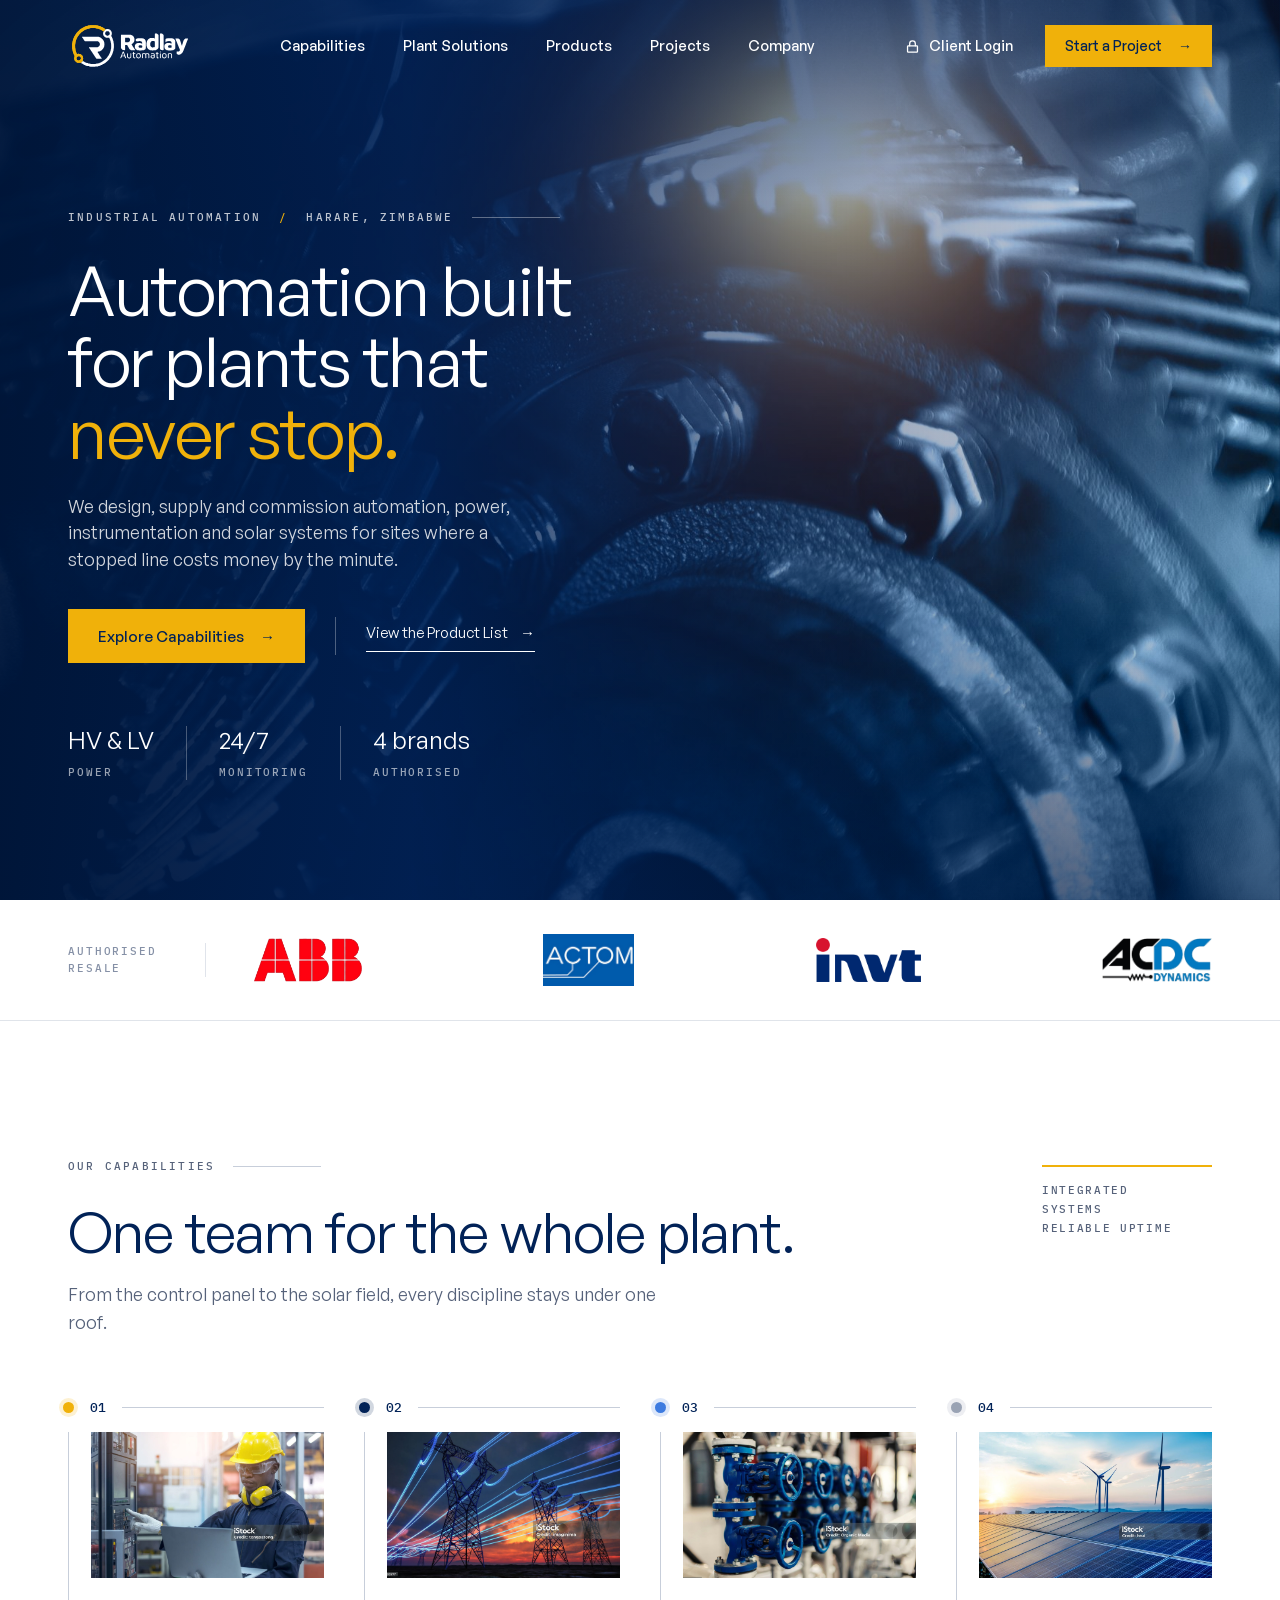
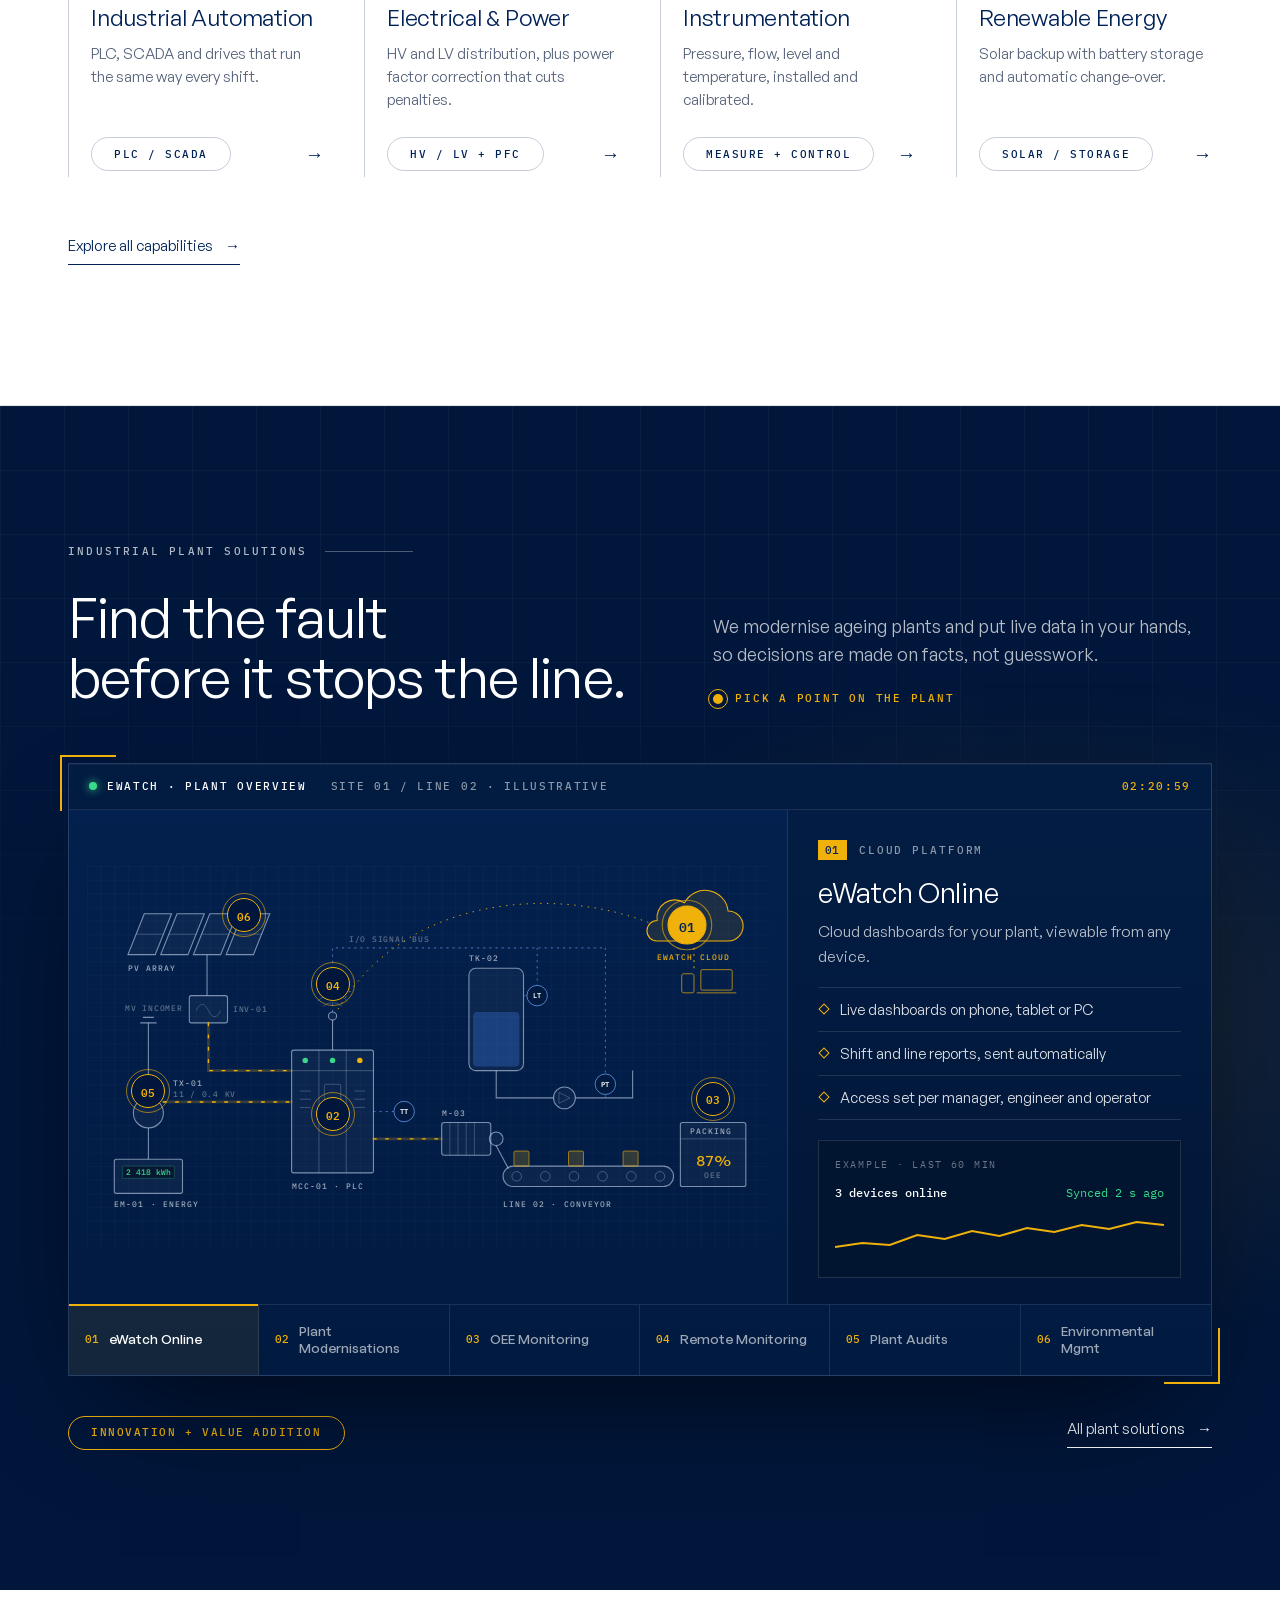
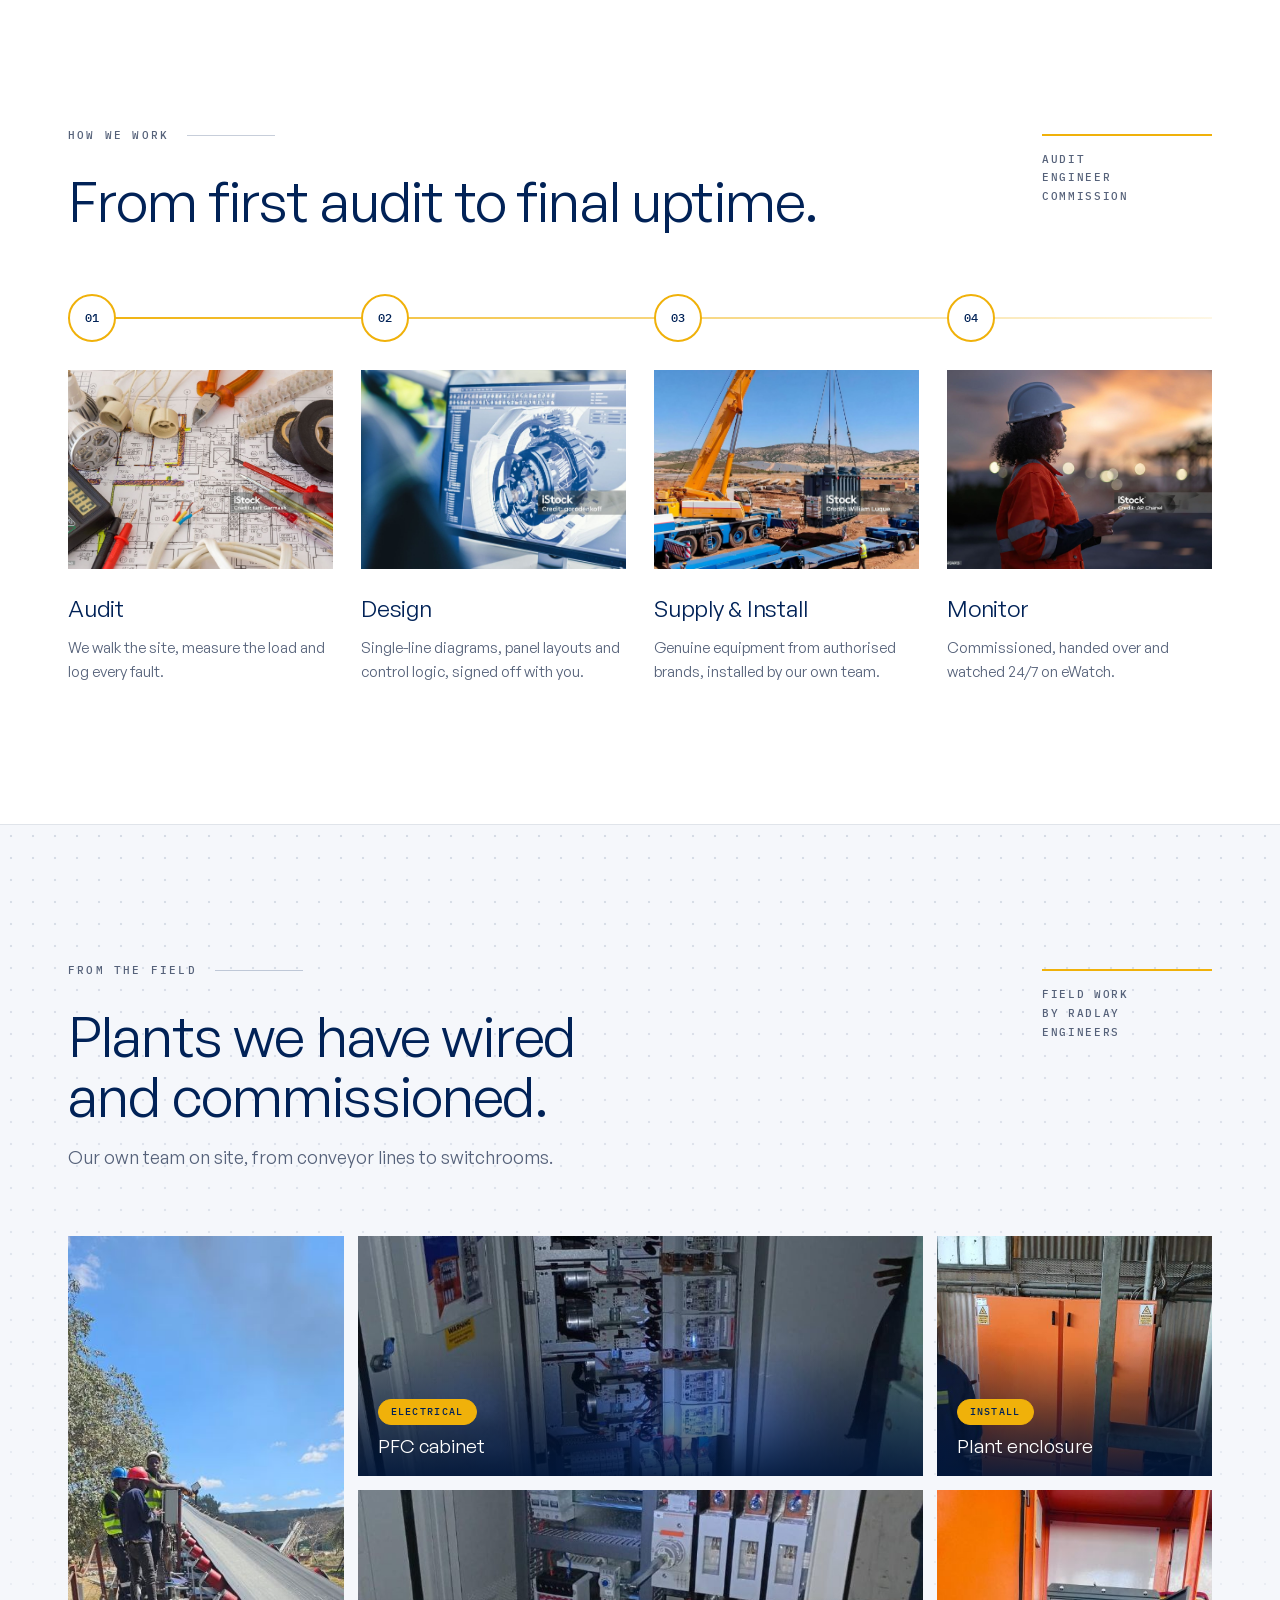
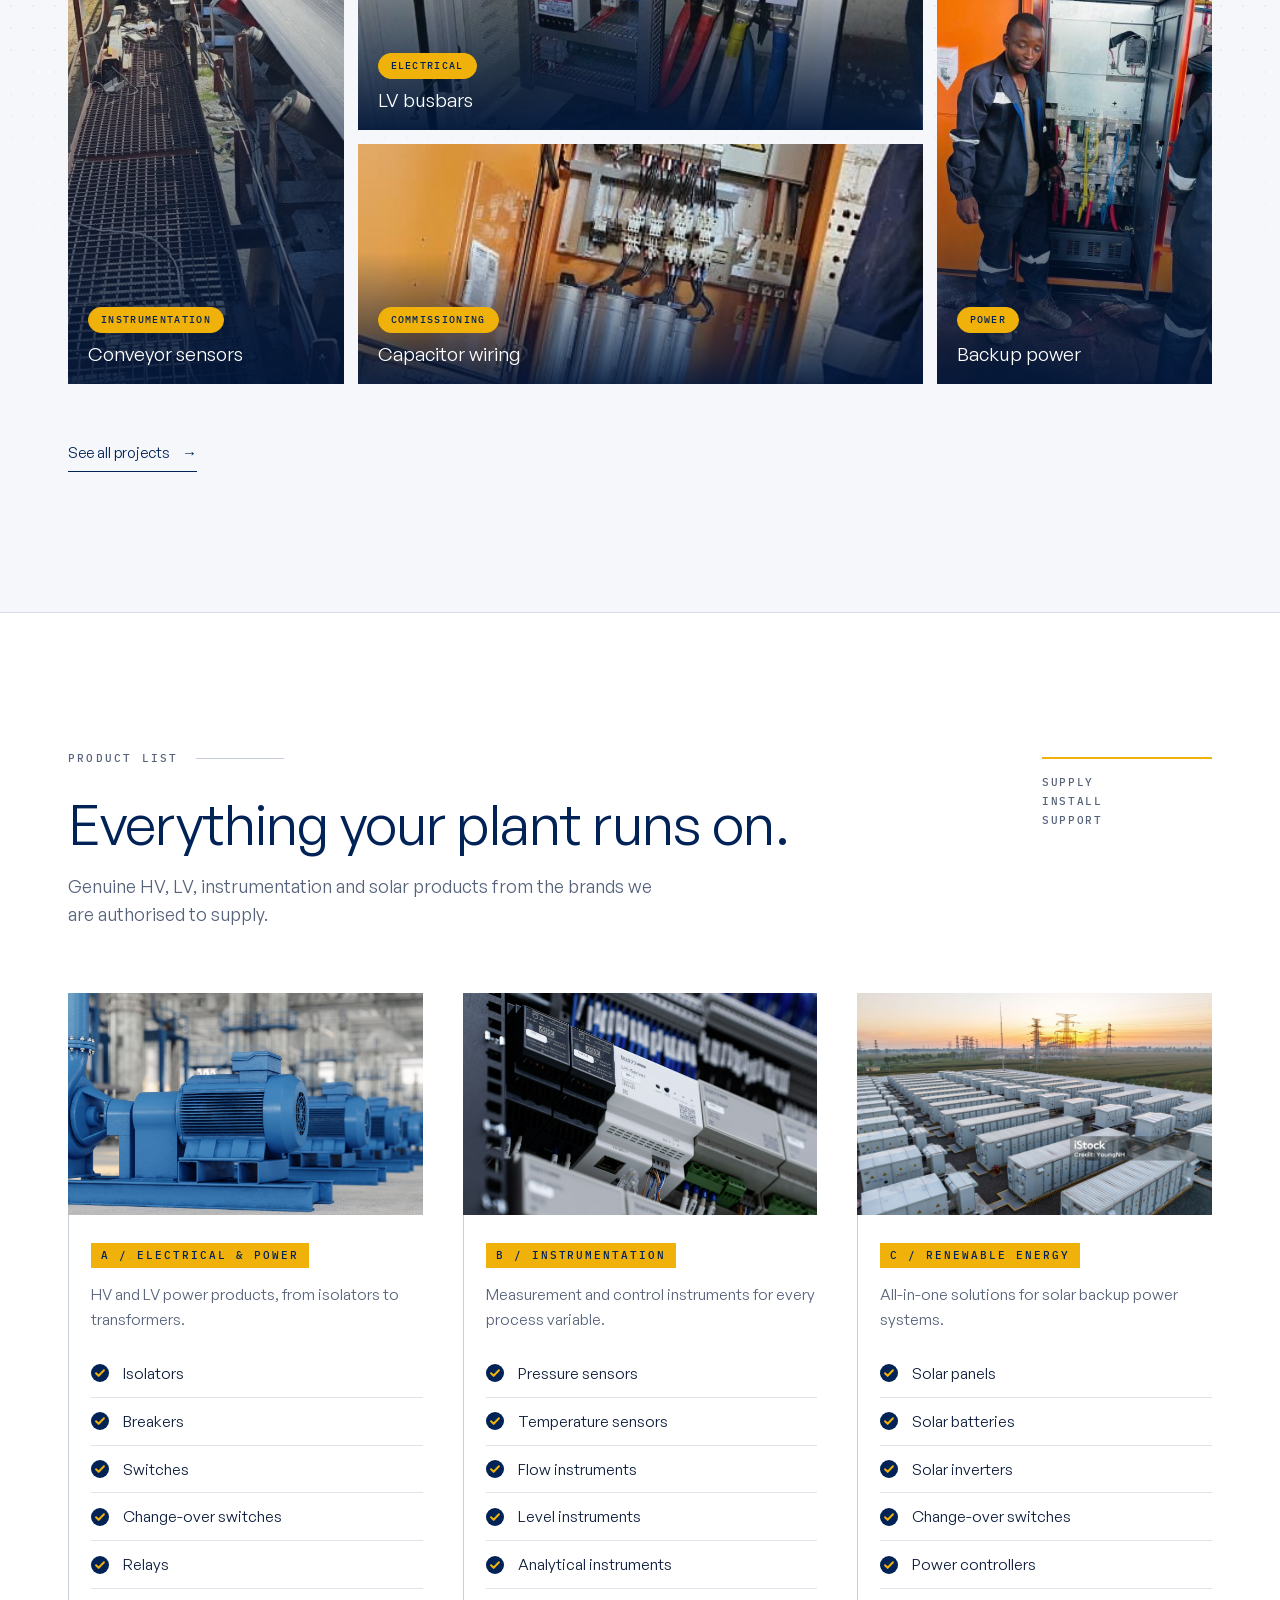
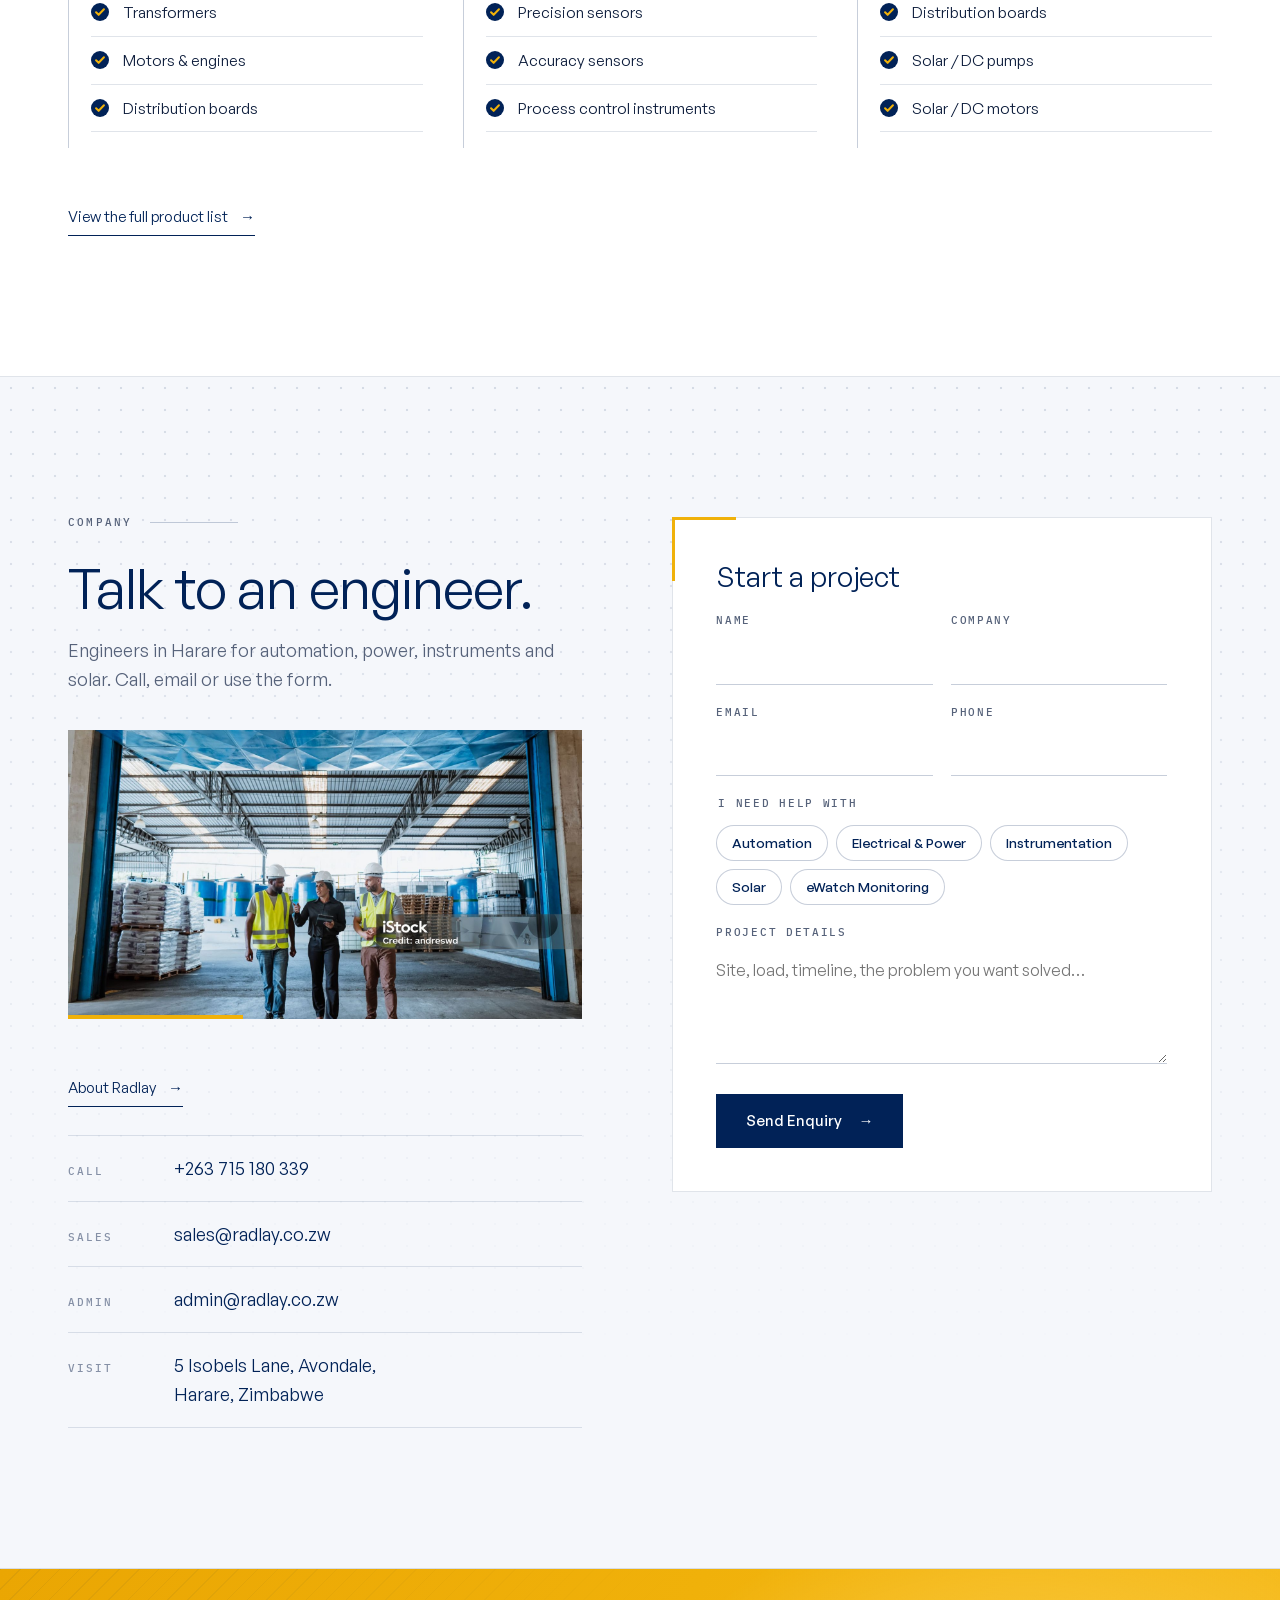
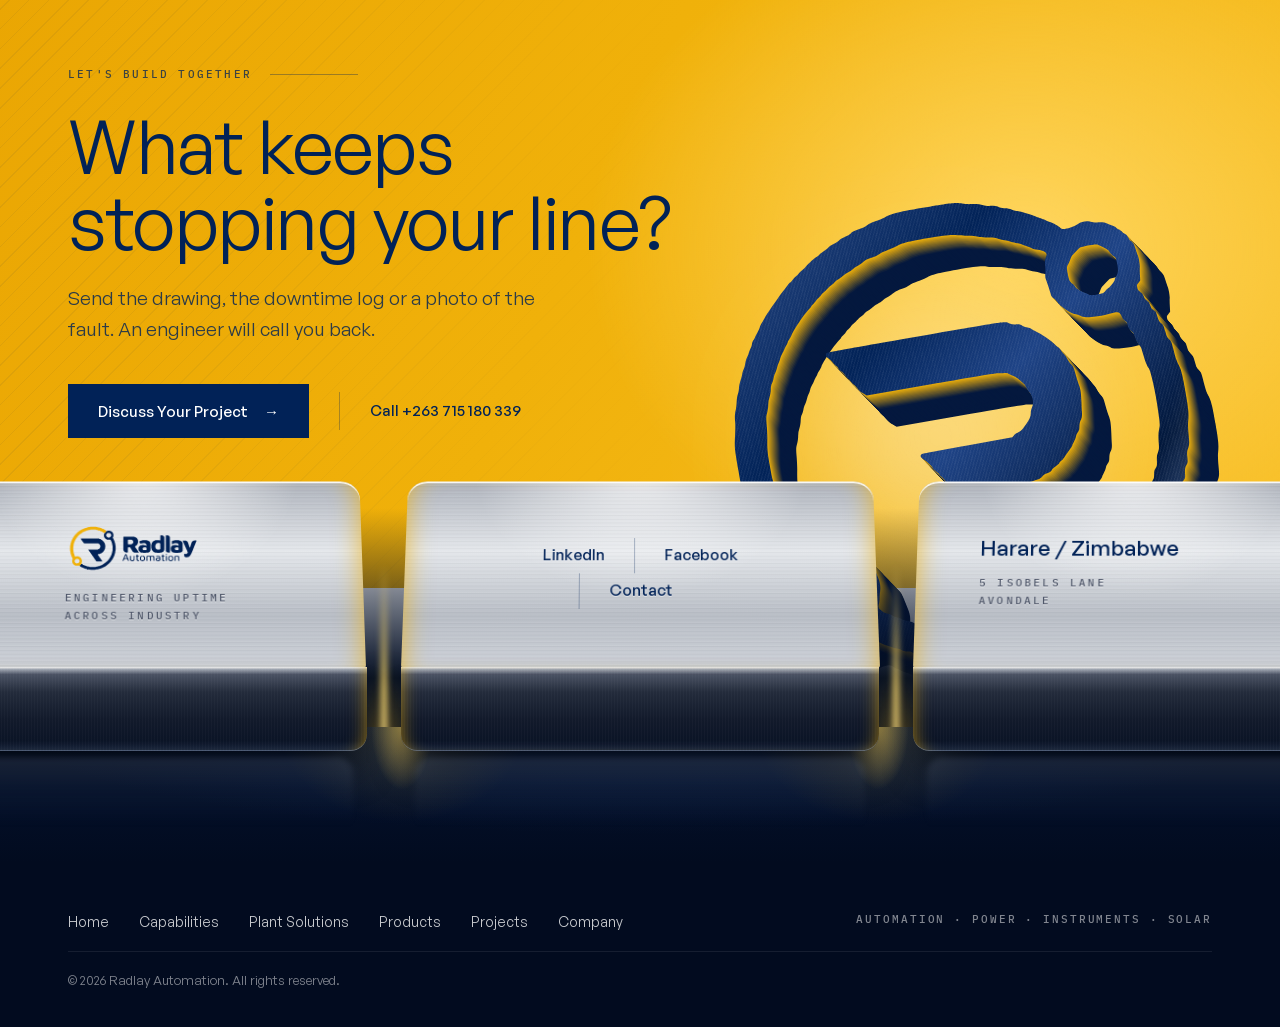
==== index.html @ 7d3f0bb3 "Radlay Automation website and Radlay Connect demo portal Co-Authored-By: Claude Opus 5.5 (1M context" ====
<!doctype html>
<html lang="en">
<head>
  <meta charset="utf-8">
  <meta name="viewport" content="width=device-width, initial-scale=1">
  <title>Radlay Automation | Industrial Automation & Power Engineering, Harare</title>
  <meta name="description" content="Radlay Automation designs, supplies and commissions industrial automation, electrical power, instrumentation and renewable energy systems in Harare, Zimbabwe.">
  <meta name="theme-color" content="#ffffff">
  <link rel="icon" href="assets/img/radlay-mark.svg" type="image/svg+xml">
  <script>document.documentElement.classList.add('js')</script>
  <link rel="preload" href="assets/fonts/GeneralSans-400.woff2" as="font" type="font/woff2" crossorigin>
  <link rel="preload" href="assets/fonts/IBMPlexMono-500.woff2" as="font" type="font/woff2" crossorigin>
  <link rel="stylesheet" href="assets/css/fonts.css">
  <link rel="stylesheet" href="assets/css/styles.css">
</head>
<body>

<a class="skip" href="#main">Skip to content</a>

<!-- ============ HEADER ============ -->
<header class="site-header" id="top">
  <div class="wrap header-inner">
    <a class="brand" href="index.html" aria-label="Radlay Automation home">
      <img class="logo-dark" src="assets/img/radlay-logo.svg" alt="Radlay Automation" width="2670" height="1080">
      <img class="logo-light" src="assets/img/radlay-logo-white.svg" alt="" width="2670" height="1080" aria-hidden="true">
    </a>
    <nav class="nav" id="nav" aria-label="Primary">
      <a href="capabilities.html">Capabilities</a>
      <a href="solutions.html">Plant Solutions</a>
      <a href="products.html">Products</a>
      <a href="projects.html">Projects</a>
      <a href="company.html">Company</a>
      <a class="nav-login-mobile" href="login.html">Client Login</a>
      <a class="btn btn-gold nav-cta-mobile" href="#contact">Start a Project <span class="arr">→</span></a>
    </nav>
    <a class="header-login" href="login.html"><svg viewBox="0 0 24 24" aria-hidden="true"><rect x="5" y="11" width="14" height="9" rx="1"/><path d="M8 11V8a4 4 0 0 1 8 0v3"/></svg>Client Login</a>
    <a class="btn btn-gold btn-sm header-cta" href="#contact">Start a Project <span class="arr">→</span></a>
    <button class="burger" id="burger" aria-label="Open menu" aria-expanded="false" aria-controls="nav"><span></span><span></span></button>
  </div>
</header>

<main id="main">

<!-- ============ HERO ============ -->
<section class="hero">
  <div class="hero-visual" aria-hidden="true">
    <img class="hero-photo" src="assets/img/stock/hero-gears-blue.jpg" alt="" fetchpriority="high">
  </div>

  <div class="wrap hero-inner">
    <p class="eyebrow reveal">Industrial automation <span class="sep">/</span> Harare, Zimbabwe</p>
    <h1 class="hero-title reveal">Automation built<br>for plants that <span class="hl">never stop.</span></h1>
    <p class="hero-lead reveal">We design, supply and commission automation, power, instrumentation and solar systems for sites where a stopped line costs money by the minute.</p>
    <div class="hero-actions reveal">
      <a class="btn btn-gold" href="capabilities.html">Explore Capabilities <span class="arr">→</span></a>
      <span class="v-rule" aria-hidden="true"></span>
      <a class="link-underline" href="products.html">View the Product List <span class="arr">→</span></a>
    </div>
    <dl class="hero-stats reveal">
      <div><dt>HV &amp; LV</dt><dd>Power</dd></div>
      <div><dt>24/7</dt><dd>Monitoring</dd></div>
      <div><dt>4 brands</dt><dd>Authorised</dd></div>
    </dl>
  </div>
</section>

<!-- ============ PARTNERS ============ -->
<section class="partners" aria-label="Authorised resale brands">
  <div class="wrap partners-inner">
    <p class="mono-label">Authorised<br>resale</p>
    <ul class="partner-logos">
      <li><img src="assets/img/partners/abb.png" alt="ABB" width="400" height="163" loading="lazy"></li>
      <li><img src="assets/img/partners/actom.png" alt="ACTOM" width="198" height="113" loading="lazy"></li>
      <li><img src="assets/img/partners/invt.png" alt="INVT" width="300" height="126" loading="lazy"></li>
      <li><img src="assets/img/partners/acdc-dynamics.png" alt="ACDC Dynamics" width="487" height="195" loading="lazy"></li>
    </ul>
  </div>
</section>

<!-- ============ CAPABILITIES ============ -->
<section class="section caps" id="capabilities">
  <div class="wrap">
    <div class="sec-head">
      <div>
        <p class="eyebrow reveal">Our capabilities</p>
        <h2 class="sec-title reveal">One team for the whole plant.</h2>
        <p class="sec-lead reveal">From the control panel to the solar field, every discipline stays under one roof.</p>
      </div>
      <p class="corner-tag reveal">Integrated<br>systems<br>Reliable uptime</p>
    </div>

    <div class="cap-grid">
      <article class="cap reveal" style="--dot:var(--gold)">
        <div class="cap-index"><i></i><span>01</span></div>
        <div class="cap-body">
          <div class="cap-media"><img src="assets/img/stock/cap-automation-engineer.jpg" alt="Engineer with a laptop programming an industrial control panel" loading="lazy" style="object-position:60% 30%"></div>
          <h3><a class="stretch" href="capabilities.html#automation">Industrial Automation</a></h3>
          <p>PLC, SCADA and drives that run the same way every shift.</p>
          <div class="cap-foot"><span class="pill">PLC / SCADA</span><span class="arr">→</span></div>
        </div>
      </article>
      <article class="cap reveal" style="--dot:var(--navy)">
        <div class="cap-index"><i></i><span>02</span></div>
        <div class="cap-body">
          <div class="cap-media"><img src="assets/img/stock/cap-power-pylons.jpg" alt="High-voltage transmission pylons at dusk" loading="lazy" style="object-position:40% 50%"></div>
          <h3><a class="stretch" href="capabilities.html#power">Electrical &amp; Power</a></h3>
          <p>HV and LV distribution, plus power factor correction that cuts penalties.</p>
          <div class="cap-foot"><span class="pill">HV / LV + PFC</span><span class="arr">→</span></div>
        </div>
      </article>
      <article class="cap reveal" style="--dot:var(--sky)">
        <div class="cap-index"><i></i><span>03</span></div>
        <div class="cap-body">
          <div class="cap-media"><img src="assets/img/stock/cap-instrument-valves.jpg" alt="Row of blue process control valves on pipework" loading="lazy"></div>
          <h3><a class="stretch" href="capabilities.html#instrumentation">Instrumentation</a></h3>
          <p>Pressure, flow, level and temperature, installed and calibrated.</p>
          <div class="cap-foot"><span class="pill">Measure + Control</span><span class="arr">→</span></div>
        </div>
      </article>
      <article class="cap reveal" style="--dot:var(--steel)">
        <div class="cap-index"><i></i><span>04</span></div>
        <div class="cap-body">
          <div class="cap-media"><img src="assets/img/stock/cap-solar-wind.jpg" alt="Solar panels and wind turbines at sunrise" loading="lazy"></div>
          <h3><a class="stretch" href="capabilities.html#renewables">Renewable Energy</a></h3>
          <p>Solar backup with battery storage and automatic change-over.</p>
          <div class="cap-foot"><span class="pill">Solar / Storage</span><span class="arr">→</span></div>
        </div>
      </article>
    </div>
    <p class="sec-more reveal"><a class="link-underline" href="capabilities.html">Explore all capabilities <span class="arr">→</span></a></p>
  </div>
</section>

<!-- ============ PLANT SOLUTIONS (navy) ============ -->
<section class="section solutions" id="solutions">
  <div class="wrap">
    <div class="sol-head">
      <div>
        <p class="eyebrow eyebrow-light reveal">Industrial plant solutions</p>
        <h2 class="sec-title reveal">Find the fault<br>before it stops the line.</h2>
      </div>
      <div class="sol-intro reveal">
        <p class="sec-lead">We modernise ageing plants and put live data in your hands, so decisions are made on facts, not guesswork.</p>
        <p class="sol-hint"><i aria-hidden="true"></i>Pick a point on the plant</p>
      </div>
    </div>

    <div class="hmi reveal" data-hmi data-active="0">
      <div class="hmi-bar">
        <span class="hmi-live"><i></i>eWatch · Plant overview</span>
        <span class="hmi-path">Site 01 / Line 02 · illustrative</span>
        <span class="hmi-clock" data-clock>00:00:00</span>
      </div>

      <div class="hmi-body">
        <div class="hmi-map">
          <div class="plant-wrap">
          <svg class="plant" viewBox="0 0 1000 560" role="img" aria-labelledby="plantTitle">
            <title id="plantTitle">Schematic of a plant: incomer and transformer, energy meter, solar array, motor control centre with PLC and gateway, motor and conveyor line, process tank with instruments, and the eWatch cloud.</title>
            <defs>
              <pattern id="hmiGrid" width="20" height="20" patternUnits="userSpaceOnUse"><path d="M20 0H0V20" fill="none" stroke="rgba(255,255,255,.05)" stroke-width="1"/></pattern>
            </defs>
            <rect width="1000" height="560" fill="url(#hmiGrid)"/>

            <!-- 05 incomer + transformer -->
            <g class="part" data-part="4">
              <path class="s-line" d="M90 230V308"/>
              <path class="s-line" d="M78 230h24M82 222h16"/>
              <circle class="s-line s-fill" cx="90" cy="330" r="22"/>
              <circle class="s-line s-fill" cx="90" cy="362" r="22"/>
              <text class="s-label" x="126" y="322">TX-01</text>
              <text class="s-label dim" x="126" y="338">11 / 0.4 kV</text>
              <text class="s-label dim" x="56" y="212">MV incomer</text>
            </g>

            <!-- 06 energy meter + solar -->
            <g class="part" data-part="5">
              <path class="s-line" d="M90 384V430"/>
              <rect class="s-line s-fill" x="40" y="430" width="100" height="50" rx="3"/>
              <rect class="s-screen" x="52" y="440" width="76" height="18" rx="1"/>
              <text class="s-digits" x="90" y="453" text-anchor="middle">2 418 kWh</text>
              <text class="s-label" x="40" y="500">EM-01 · energy</text>
              <g class="solar">
                <polygon class="s-line s-fill" points="60,130 84,70 124,70 100,130"/>
                <polygon class="s-line s-fill" points="108,130 132,70 172,70 148,130"/>
                <polygon class="s-line s-fill" points="156,130 180,70 220,70 196,130"/>
                <polygon class="s-line s-fill" points="204,130 228,70 268,70 244,130"/>
                <path class="s-line thin" d="M72 100h40M120 100h40M168 100h40M216 100h40"/>
              </g>
              <text class="s-label" x="60" y="154">PV array</text>
              <path class="s-line" d="M176 130V190"/>
              <rect class="s-line s-fill" x="150" y="190" width="56" height="40" rx="3"/>
              <path class="s-line thin" d="M160 212c6-12 12-12 18 0s12 12 18 0"/>
              <text class="s-label dim" x="214" y="214">INV-01</text>
            </g>

            <!-- power flows into the MCC -->
            <path class="s-cable" d="M112 346H300"/>
            <path class="s-flow" d="M112 346H300"/>
            <path class="s-cable" d="M178 230V300H300"/>
            <path class="s-flow slow" d="M178 230V300H300"/>

            <!-- 02 MCC / PLC -->
            <g class="part" data-part="1">
              <rect class="s-line s-fill" x="300" y="270" width="120" height="180" rx="3"/>
              <path class="s-line thin" d="M340 270v180M380 270v180M300 300h120"/>
              <circle class="s-led ok" cx="320" cy="285" r="4"/><circle class="s-led ok" cx="360" cy="285" r="4"/><circle class="s-led warn" cx="400" cy="285" r="4"/>
              <rect class="s-line thin" x="348" y="320" width="24" height="34" rx="2"/>
              <path class="s-line thin" d="M312 330h16M312 342h16M312 354h16M392 330h16M392 342h16M392 354h16"/>
              <text class="s-label" x="300" y="474">MCC-01 · PLC</text>
            </g>

            <!-- 04 gateway + signal bus -->
            <g class="part" data-part="3">
              <path class="s-line" d="M360 270V226"/>
              <circle class="s-line s-fill" cx="360" cy="220" r="6"/>
              <path class="s-line thin" d="M346 206a20 20 0 0 1 28 0M338 198a31 31 0 0 1 44 0"/>
              <path class="s-signal" d="M360 214V120H760M660 120V176M760 120V306M450 360H420"/>
              <text class="s-label dim" x="384" y="112">I/O signal bus</text>
            </g>

            <!-- 01 eWatch cloud + uplink -->
            <g class="part" data-part="0">
              <path class="s-signal uplink" d="M368 210C470 40 690 30 826 84"/>
              <path class="s-line s-fill" d="M836 110h104a22 22 0 0 0 0-44 34 34 0 0 0-64-12 26 26 0 0 0-40 26 15 15 0 0 0 0 30z"/>
              <text class="s-label" x="836" y="138">eWatch cloud</text>
              <rect class="s-line thin" x="900" y="152" width="46" height="30" rx="2"/>
              <path class="s-line thin" d="M894 186h58"/>
              <rect class="s-line thin" x="872" y="158" width="18" height="28" rx="3"/>
              <path class="s-signal" d="M890 120V150"/>
            </g>

            <!-- process tank, pump and instruments -->
            <g class="part" data-part="6">
              <rect class="s-line s-fill" x="560" y="150" width="80" height="150" rx="10"/>
              <rect class="s-level" x="566" y="214" width="68" height="80" rx="6"/>
              <path class="s-line" d="M600 300v40h84"/>
              <circle class="s-line s-fill" cx="700" cy="340" r="16"/>
              <path class="s-line thin" d="M692 332l16 8-16 8z"/>
              <path class="s-line" d="M716 340h84V300"/>
              <text class="s-label" x="560" y="140">TK-02</text>
              <g class="isa"><circle cx="660" cy="190" r="15"/><text x="660" y="194">LT</text></g>
              <path class="s-line thin" d="M640 190h5"/>
              <g class="isa"><circle cx="760" cy="320" r="15"/><text x="760" y="324">PT</text></g>
              <path class="s-line thin" d="M760 335v5"/>
            </g>

            <!-- 03 motor, conveyor and packing -->
            <path class="s-cable" d="M420 400H520"/>
            <path class="s-flow" d="M420 400H520"/>
            <g class="part" data-part="2">
              <rect class="s-line s-fill" x="520" y="376" width="72" height="48" rx="4"/>
              <path class="s-line thin" d="M532 376v48M544 376v48M556 376v48M568 376v48"/>
              <circle class="s-line s-fill" cx="600" cy="400" r="10"/>
              <text class="s-label" x="520" y="366">M-03</text>
              <g class="isa"><circle cx="465" cy="360" r="15"/><text x="465" y="364">TT</text></g>
              <rect class="s-line s-fill" x="610" y="440" width="250" height="30" rx="15"/>
              <g class="rollers"><circle cx="630" cy="455" r="7"/><circle cx="672" cy="455" r="7"/><circle cx="714" cy="455" r="7"/><circle cx="756" cy="455" r="7"/><circle cx="798" cy="455" r="7"/><circle cx="840" cy="455" r="7"/></g>
              <g class="products"><rect x="626" y="418" width="22" height="22" rx="2"/><rect x="706" y="418" width="22" height="22" rx="2"/><rect x="786" y="418" width="22" height="22" rx="2"/></g>
              <path class="s-line" d="M600 410l18 34"/>
              <rect class="s-line s-fill" x="870" y="376" width="96" height="94" rx="3"/>
              <path class="s-line thin" d="M870 400h96"/>
              <text class="s-label" x="884" y="393">Packing</text>
              <text class="s-digits big" x="918" y="440" text-anchor="middle">87%</text>
              <text class="s-label dim" x="918" y="458" text-anchor="middle">OEE</text>
              <text class="s-label" x="610" y="500">Line 02 · conveyor</text>
            </g>
          </svg>

          <button class="hot" type="button" style="--x:88%;--y:15.5%" data-sol="0" aria-label="01 eWatch Online"><span>01</span></button>
          <button class="hot" type="button" style="--x:36%;--y:65%" data-sol="1" aria-label="02 Plant Modernisations"><span>02</span></button>
          <button class="hot" type="button" style="--x:91.8%;--y:61%" data-sol="2" aria-label="03 OEE Plant Monitoring"><span>03</span></button>
          <button class="hot" type="button" style="--x:36%;--y:31%" data-sol="3" aria-label="04 Remote Monitoring"><span>04</span></button>
          <button class="hot" type="button" style="--x:9%;--y:59%" data-sol="4" aria-label="05 Plant Audits"><span>05</span></button>
          <button class="hot" type="button" style="--x:23%;--y:13%" data-sol="5" aria-label="06 Environmental Management System"><span>06</span></button>
          </div>
          <p class="map-swipe" aria-hidden="true">Swipe to see the whole plant →</p>
        </div>

        <div class="hmi-read" id="solReadout" aria-live="polite">
          <article class="read" data-panel="0">
            <p class="read-k"><span>01</span>Cloud platform</p>
            <h3>eWatch Online</h3>
            <p>Cloud dashboards for your plant, viewable from any device.</p>
            <ul class="read-list"><li>Live dashboards on phone, tablet or PC</li><li>Shift and line reports, sent automatically</li><li>Access set per manager, engineer and operator</li></ul>
            <div class="widget"><p class="w-k">Example · last 60 min</p>
              <div class="w-row"><b>3 devices online</b><span class="w-ok">Synced 2 s ago</span></div>
              <svg class="w-spark" viewBox="0 0 240 48" preserveAspectRatio="none" aria-hidden="true"><path d="M0 34 L20 30 L40 32 L60 22 L80 26 L100 18 L120 23 L140 15 L160 19 L180 12 L200 16 L220 9 L240 12" fill="none" stroke="#f0b10a" stroke-width="2" vector-effect="non-scaling-stroke"/></svg>
            </div>
          </article>
          <article class="read" data-panel="1">
            <p class="read-k"><span>02</span>Controls upgrade</p>
            <h3>Plant Modernisations</h3>
            <p>Legacy controls upgraded without losing production.</p>
            <ul class="read-list"><li>Phased cut-overs during planned shutdowns</li><li>Obsolete PLCs and relay logic replaced</li><li>Programs documented at handover</li></ul>
            <div class="widget"><p class="w-k">Example · before and after</p>
              <div class="w-compare"><div><small>Before</small><b>Relay logic</b><span>Paper logs, fault-finding by hand</span></div><i aria-hidden="true">→</i><div class="after"><small>After</small><b>PLC + HMI</b><span>Live data, alarms, remote access</span></div></div>
            </div>
          </article>
          <article class="read" data-panel="2">
            <p class="read-k"><span>03</span>Line performance</p>
            <h3>OEE Plant Monitoring</h3>
            <p>Availability, performance and quality, tracked per line.</p>
            <ul class="read-list"><li>Downtime logged with a reason code</li><li>OEE per line, per shift, per product</li><li>Bottlenecks visible at a glance</li></ul>
            <div class="widget"><p class="w-k">Example · Line 02 today</p>
              <div class="w-oee">
                <div class="w-ring"><svg viewBox="0 0 80 80" aria-hidden="true"><circle cx="40" cy="40" r="32"/><circle class="on" cx="40" cy="40" r="32" pathLength="100" style="--v:87"/></svg><b>87<small>% OEE</small></b></div>
                <ul class="w-bars"><li><span>Availability</span><i style="--v:94"></i><b>94%</b></li><li><span>Performance</span><i style="--v:93"></i><b>93%</b></li><li><span>Quality</span><i style="--v:99"></i><b>99%</b></li></ul>
              </div>
            </div>
          </article>
          <article class="read" data-panel="3">
            <p class="read-k"><span>04</span>Alarms off-site</p>
            <h3>Remote Monitoring</h3>
            <p>Alarms and trends delivered before a fault becomes downtime.</p>
            <ul class="read-list"><li>Alarms by SMS, email and dashboard</li><li>Trends to spot a failing bearing early</li><li>Remote diagnostics before anyone drives to site</li></ul>
            <div class="widget"><p class="w-k">Example · active alarms</p>
              <ul class="w-alarms"><li class="hi"><b>M-03</b><span>Motor temp high · 88 °C</span><em>Now</em></li><li class="mid"><b>PT-04</b><span>Discharge pressure low</span><em>4 min</em></li><li><b>TK-02</b><span>Level restored · acknowledged</span><em>12 min</em></li></ul>
            </div>
          </article>
          <article class="read" data-panel="4">
            <p class="read-k"><span>05</span>Health checks</p>
            <h3>Plant Audits</h3>
            <p>Electrical, energy and control-system health checks.</p>
            <ul class="read-list"><li>Load, harmonics and power factor logging</li><li>Thermal inspection of boards and terminations</li><li>A prioritised list of what to fix first</li></ul>
            <div class="widget"><p class="w-k">Example · power factor</p>
              <div class="w-pf"><div><small>Measured</small><b>0.78</b></div><div class="track"><i class="m" style="--v:78"></i><i class="t" style="--v:95"></i></div><div><small>Target</small><b>0.95</b></div></div>
              <p class="w-note">A low power factor means utility penalties and overloaded cables. Correction pays back fast.</p>
            </div>
          </article>
          <article class="read" data-panel="5">
            <p class="read-k"><span>06</span>Energy &amp; compliance</p>
            <h3>Environmental Management System</h3>
            <p>Measure and report emissions, energy and compliance.</p>
            <ul class="read-list"><li>Energy metered per area and per line</li><li>Emissions reported every month</li><li>Records ready for audits and compliance</li></ul>
            <div class="widget"><p class="w-k">Example · energy, last 6 months</p>
              <div class="w-cols"><i style="--v:82"></i><i style="--v:76"></i><i style="--v:79"></i><i style="--v:68"></i><i style="--v:64"></i><i class="now" style="--v:58"></i></div>
              <div class="w-row"><span>May</span><span>Oct</span></div>
            </div>
          </article>
        </div>
      </div>

      <div class="hmi-tabs" role="group" aria-label="Plant solutions">
        <button type="button" data-sol="0"><span>01</span>eWatch Online</button>
        <button type="button" data-sol="1"><span>02</span>Plant Modernisations</button>
        <button type="button" data-sol="2"><span>03</span>OEE Monitoring</button>
        <button type="button" data-sol="3"><span>04</span>Remote Monitoring</button>
        <button type="button" data-sol="4"><span>05</span>Plant Audits</button>
        <button type="button" data-sol="5"><span>06</span>Environmental Mgmt</button>
      </div>
    </div>

      <div class="sol-foot reveal"><span class="pill pill-gold">Innovation + value addition</span><a class="link-underline link-light" href="solutions.html">All plant solutions <span class="arr">→</span></a></div>
  </div>
</section>

<!-- ============ PROCESS ============ -->
<section class="section process" aria-labelledby="process-title">
  <div class="wrap">
    <div class="sec-head">
      <div>
        <p class="eyebrow reveal">How we work</p>
        <h2 class="sec-title reveal" id="process-title">From first audit to final uptime.</h2>
      </div>
      <p class="corner-tag reveal">Audit<br>Engineer<br>Commission</p>
    </div>
    <ol class="steps">
      <li class="reveal"><span class="step-n">01</span><div class="step-media"><img src="assets/img/stock/step-audit.jpg" alt="Multimeter, cables and tools on electrical drawings" loading="lazy"></div><h3>Audit</h3><p>We walk the site, measure the load and log every fault.</p></li>
      <li class="reveal"><span class="step-n">02</span><div class="step-media"><img src="assets/img/stock/step-design.jpg" alt="Engineering design model on a workstation screen" loading="lazy" style="object-position:40% 50%"></div><h3>Design</h3><p>Single-line diagrams, panel layouts and control logic, signed off with you.</p></li>
      <li class="reveal"><span class="step-n">03</span><div class="step-media"><img src="assets/img/stock/step-install-transformer.jpg" alt="Crane lifting a transformer into place on site" loading="lazy"></div><h3>Supply &amp; Install</h3><p>Genuine equipment from authorised brands, installed by our own team.</p></li>
      <li class="reveal"><span class="step-n">04</span><div class="step-media"><img src="assets/img/stock/step-monitor-engineer.jpg" alt="Engineer in a hard hat checking a tablet at dusk" loading="lazy" style="object-position:35% 40%"></div><h3>Monitor</h3><p>Commissioned, handed over and watched 24/7 on eWatch.</p></li>
    </ol>
  </div>
</section>

<!-- ============ PROJECTS ============ -->
<section class="section projects" id="projects">
  <div class="wrap">
    <div class="sec-head">
      <div>
        <p class="eyebrow reveal">From the field</p>
        <h2 class="sec-title reveal">Plants we have wired and commissioned.</h2>
        <p class="sec-lead reveal">Our own team on site, from conveyor lines to switchrooms.</p>
      </div>
      <p class="corner-tag reveal">Field work<br>by Radlay<br>engineers</p>
    </div>

    <div class="bento">
      <figure class="tile reveal">
        <img src="assets/img/field-conveyor-team.jpg" alt="Radlay engineers installing instrumentation along a mine conveyor belt" loading="lazy" style="object-position:50% 30%">
        <figcaption><span class="pill">Instrumentation</span><b>Conveyor sensors</b></figcaption>
      </figure>
      <figure class="tile reveal">
        <img src="assets/img/field-pfc-cabinet.jpg" alt="Multi-stage power factor correction cabinet with contactors and capacitors" loading="lazy">
        <figcaption><span class="pill">Electrical</span><b>PFC cabinet</b></figcaption>
      </figure>
      <figure class="tile reveal">
        <img src="assets/img/field-enclosure-site.jpg" alt="Orange electrical enclosure installed in an industrial plant" loading="lazy">
        <figcaption><span class="pill">Install</span><b>Plant enclosure</b></figcaption>
      </figure>
      <figure class="tile reveal">
        <img src="assets/img/field-technician-ups.jpg" alt="Radlay technician beside an open backup power enclosure" loading="lazy" style="object-position:50% 38%">
        <figcaption><span class="pill">Power</span><b>Backup power</b></figcaption>
      </figure>
      <figure class="tile reveal">
        <img src="assets/img/field-busbars.jpg" alt="LV cable terminations on copper busbars inside a cabinet" loading="lazy">
        <figcaption><span class="pill">Electrical</span><b>LV busbars</b></figcaption>
      </figure>
      <figure class="tile reveal">
        <img src="assets/img/field-pfc-wiring.jpg" alt="Technician wiring a wall-mounted capacitor bank panel" loading="lazy" style="object-position:50% 30%">
        <figcaption><span class="pill">Commissioning</span><b>Capacitor wiring</b></figcaption>
      </figure>
    </div>
    <p class="sec-more reveal"><a class="link-underline" href="projects.html">See all projects <span class="arr">→</span></a></p>
  </div>
</section>

<!-- ============ PRODUCTS ============ -->
<section class="section products" id="products">
  <div class="wrap">
    <div class="sec-head">
      <div>
        <p class="eyebrow reveal">Product list</p>
        <h2 class="sec-title reveal">Everything your plant runs on.</h2>
        <p class="sec-lead reveal">Genuine HV, LV, instrumentation and solar products from the brands we are authorised to supply.</p>
      </div>
      <p class="corner-tag reveal">Supply<br>Install<br>Support</p>
    </div>

    <div class="prod-grid">
      <article class="prod reveal">
        <div class="prod-media"><img src="assets/img/stock/prod-motors.jpg" alt="Row of blue industrial electric motors and pumps" loading="lazy"></div>
        <div class="prod-body">
          <p class="prod-k">A / Electrical &amp; Power</p>
          <p class="prod-d">HV and LV power products, from isolators to transformers.</p>
          <ul class="checks">
            <li>Isolators</li><li>Breakers</li><li>Switches</li><li>Change-over switches</li>
            <li>Relays</li><li>Transformers</li><li>Motors &amp; engines</li><li>Distribution boards</li>
          </ul>
        </div>
      </article>
      <article class="prod reveal">
        <div class="prod-media"><img src="assets/img/instr-modules.jpg" alt="DIN-rail control and instrumentation modules in a panel" loading="lazy" style="object-position:50% 45%"></div>
        <div class="prod-body">
          <p class="prod-k">B / Instrumentation</p>
          <p class="prod-d">Measurement and control instruments for every process variable.</p>
          <ul class="checks">
            <li>Pressure sensors</li><li>Temperature sensors</li><li>Flow instruments</li><li>Level instruments</li>
            <li>Analytical instruments</li><li>Precision sensors</li><li>Accuracy sensors</li><li>Process control instruments</li>
          </ul>
        </div>
      </article>
      <article class="prod reveal">
        <div class="prod-media"><img src="assets/img/stock/prod-battery-storage.jpg" alt="Battery energy storage containers beside a substation at sunset" loading="lazy"></div>
        <div class="prod-body">
          <p class="prod-k">C / Renewable Energy</p>
          <p class="prod-d">All-in-one solutions for solar backup power systems.</p>
          <ul class="checks">
            <li>Solar panels</li><li>Solar batteries</li><li>Solar inverters</li><li>Change-over switches</li>
            <li>Power controllers</li><li>Distribution boards</li><li>Solar / DC pumps</li><li>Solar / DC motors</li>
          </ul>
        </div>
      </article>
    </div>
    <p class="sec-more reveal"><a class="link-underline" href="products.html">View the full product list <span class="arr">→</span></a></p>
  </div>
</section>

<!-- ============ COMPANY + CONTACT ============ -->
<section class="section contact" id="company">
  <div class="wrap contact-grid">
    <div>
      <p class="eyebrow reveal">Company</p>
      <h2 class="sec-title reveal">Talk to an engineer.</h2>
      <p class="sec-lead reveal">Engineers in Harare for automation, power, instruments and solar. Call, email or use the form.</p>
      <div class="company-photo reveal"><img src="assets/img/stock/company-team-walk.jpg" alt="Engineers in hard hats walking through an industrial facility" loading="lazy"></div>
      <p class="sec-more reveal"><a class="link-underline" href="company.html">About Radlay <span class="arr">→</span></a></p>
      <ul class="contact-list reveal">
        <li><span class="mono-label">Call</span><a href="tel:+263715180339">+263 715 180 339</a></li>
        <li><span class="mono-label">Sales</span><a href="mailto:sales@radlay.co.zw">sales@radlay.co.zw</a></li>
        <li><span class="mono-label">Admin</span><a href="mailto:admin@radlay.co.zw">admin@radlay.co.zw</a></li>
        <li><span class="mono-label">Visit</span><span>5 Isobels Lane, Avondale,<br>Harare, Zimbabwe</span></li>
      </ul>
    </div>
    <form class="form reveal" id="contact" action="mailto:sales@radlay.co.zw" method="post" enctype="text/plain">
      <p class="form-title">Start a project</p>
      <div class="form-row">
        <label><span>Name</span><input name="name" required autocomplete="name"></label>
        <label><span>Company</span><input name="company" autocomplete="organization"></label>
      </div>
      <div class="form-row">
        <label><span>Email</span><input name="email" type="email" required autocomplete="email"></label>
        <label><span>Phone</span><input name="phone" type="tel" autocomplete="tel"></label>
      </div>
      <fieldset class="chips">
        <legend>I need help with</legend>
        <label><input type="checkbox" name="need" value="Automation"><span>Automation</span></label>
        <label><input type="checkbox" name="need" value="Electrical & Power"><span>Electrical &amp; Power</span></label>
        <label><input type="checkbox" name="need" value="Instrumentation"><span>Instrumentation</span></label>
        <label><input type="checkbox" name="need" value="Solar"><span>Solar</span></label>
        <label><input type="checkbox" name="need" value="eWatch Monitoring"><span>eWatch Monitoring</span></label>
      </fieldset>
      <label><span>Project details</span><textarea name="message" rows="4" placeholder="Site, load, timeline, the problem you want solved…"></textarea></label>
      <button class="btn btn-navy" type="submit">Send Enquiry <span class="arr">→</span></button>
    </form>
  </div>
</section>


<!-- ============ CTA (its 3D mark drops behind the footer plates) ============ -->
<section class="cta" aria-labelledby="cta-title">
  <div class="wrap cta-inner">
    <div class="cta-copy">
      <p class="eyebrow eyebrow-dark reveal">Let's build together</p>
      <h2 class="cta-title reveal" id="cta-title">What keeps stopping your line?</h2>
      <p class="cta-lead reveal">Send the drawing, the downtime log or a photo of the fault. An engineer will call you back.</p>
      <div class="cta-actions reveal">
        <a class="btn btn-navy" href="#contact">Discuss Your Project <span class="arr">→</span></a>
        <span class="v-rule v-rule-dark" aria-hidden="true"></span>
        <a class="cta-phone" href="tel:+263715180339">Call +263 715 180 339</a>
      </div>
    </div>
  </div>
  <div class="cta-object" aria-hidden="true">
    <div class="mark3d mark3d-cta" data-depth="30"></div>
  </div>
</section>

</main>

<!-- ============ FOOTER: steel plates on a lit navy floor ============ -->
<footer class="footer">
  <div class="plates">
    <div class="plate plate-l">
      <div class="plate-top">
        <a class="foot-logo" href="index.html" aria-label="Radlay Automation home"><img src="assets/img/radlay-logo.svg" alt="Radlay Automation" width="2670" height="1080" loading="lazy"></a>
        <p class="etch">Engineering uptime<br>across industry</p>
      </div>
      <div class="plate-front"></div>
    </div>
    <div class="plate plate-c">
      <div class="plate-top">
        <nav class="foot-links" aria-label="Social and contact">
          <a href="#" data-todo="linkedin-url">LinkedIn</a>
          <a href="#" data-todo="facebook-url">Facebook</a>
          <a href="#contact">Contact</a>
        </nav>
      </div>
      <div class="plate-front"></div>
    </div>
    <div class="plate plate-r">
      <div class="plate-top">
        <p class="foot-loc">Harare / Zimbabwe</p>
        <p class="etch">5 Isobels Lane<br>Avondale</p>
      </div>
      <div class="plate-front"></div>
    </div>
  </div>
  <div class="floor" aria-hidden="true"></div>
  <div class="foot-base">
    <div class="wrap foot-base-inner">
      <nav class="foot-sitemap" aria-label="Site">
        <a href="index.html">Home</a>
        <a href="capabilities.html">Capabilities</a>
        <a href="solutions.html">Plant Solutions</a>
        <a href="products.html">Products</a>
        <a href="projects.html">Projects</a>
        <a href="company.html">Company</a>
      </nav>
      <p class="mono-label">Automation · Power · Instruments · Solar</p>
      <p class="foot-copy">© <span id="year">2026</span> Radlay Automation. All rights reserved.</p>
    </div>
  </div>
</footer>

<script src="assets/js/main.js" defer></script>
</body>
</html>
---- assets/css/fonts.css ----
/* Self-hosted type. General Sans: Fontshare (ITF Free Font License). IBM Plex Mono: SIL OFL 1.1. */
@font-face { font-family: "General Sans"; src: url("../fonts/GeneralSans-400.woff2") format("woff2"); font-weight: 400; font-style: normal; font-display: swap; }
@font-face { font-family: "General Sans"; src: url("../fonts/GeneralSans-500.woff2") format("woff2"); font-weight: 500; font-style: normal; font-display: swap; }
@font-face { font-family: "General Sans"; src: url("../fonts/GeneralSans-600.woff2") format("woff2"); font-weight: 600; font-style: normal; font-display: swap; }
@font-face { font-family: "IBM Plex Mono"; src: url("../fonts/IBMPlexMono-400.woff2") format("woff2"); font-weight: 400; font-style: normal; font-display: swap; }
@font-face { font-family: "IBM Plex Mono"; src: url("../fonts/IBMPlexMono-500.woff2") format("woff2"); font-weight: 500; font-style: normal; font-display: swap; }
@font-face { font-family: "IBM Plex Mono"; src: url("../fonts/IBMPlexMono-600.woff2") format("woff2"); font-weight: 600; font-style: normal; font-display: swap; }
---- assets/css/styles.css ----
/* =========================================================
   Radlay Automation — site styles
   Brand colours: navy #012257, yellow #F0B10A, white.
   Layout language follows the reference (rules, mono labels,
   framed cards, 3D steel mark, steel footer plates).
   ========================================================= */
:root {
  --white: #ffffff;
  --paper: #f5f7fb;
  --paper-2: #eef1f7;
  --navy: #012257;
  --navy-2: #0a2f6e;
  --navy-deep: #00163a;
  --ink: #0b1b3a;
  --muted: #56627a;
  --dim: #8590a6;
  --line: rgba(1, 34, 87, .12);
  --line-2: rgba(1, 34, 87, .22);

  --gold: #f0b10a;
  --gold-hot: #ffc531;
  --gold-deep: #d99a00;
  --sky: #3d7be0;
  --steel: #9aa3b4;

  --f-display: "General Sans", "Helvetica Neue", Arial, sans-serif;
  --f-body: "General Sans", "Helvetica Neue", Arial, sans-serif;
  --f-mono: "IBM Plex Mono", ui-monospace, monospace;

  --wrap: 1240px;
  --gutter: clamp(16px, 4vw, 48px);
  --ease: cubic-bezier(.22, .61, .36, 1);
  --section-y: clamp(88px, 11vw, 140px);
  --header-h: 92px;
  /* surface textures: grid on dark grounds, dots on paper, hatch on the gold accent */
  --pat-grid: linear-gradient(rgba(255, 255, 255, .045) 1px, transparent 1px), linear-gradient(90deg, rgba(255, 255, 255, .045) 1px, transparent 1px);
  --pat-dots: radial-gradient(rgba(1, 34, 87, .13) 1px, transparent 1.6px);
  --pat-hatch: repeating-linear-gradient(135deg, rgba(1, 34, 87, .5) 0 1px, transparent 1px 14px);

  /* the real Radlay mark (traced from the logo), masked into 3D steel */
  --mark: url("data:image/svg+xml,<svg xmlns='http://www.w3.org/2000/svg' viewBox='0 0 990 1080'><path fill-rule='evenodd' d='M496.9 988.9C492.0 988.4 485.3 987.0 481.6 985.6C477.5 984.0 470.9 982.7 464.2 982.0C432.5 978.8 434.8 979.3 426.3 973.9C424.0 972.5 420.0 971.6 412.8 970.8C402.6 969.8 400.5 969.1 394.2 964.5C390.9 962.1 383.3 960.0 377.9 960.0C374.2 960.0 370.3 958.0 367.1 954.6C365.5 953.0 362.8 951.7 359.1 950.9C353.0 949.7 347.1 947.0 345.1 944.6C344.4 943.8 340.9 942.1 337.3 940.9C333.6 939.7 328.7 937.3 326.4 935.5C324.0 933.7 319.7 931.4 316.9 930.5C313.8 929.4 310.4 927.4 308.6 925.4C306.9 923.6 303.0 921.2 300.0 920.0C297.0 918.8 292.7 916.1 290.3 913.9C288.0 911.8 285.4 910.0 284.6 910.0C283.9 910.0 281.2 908.0 278.8 905.6C271.3 898.3 268.2 897.9 249.5 902.0C231.5 906.0 200.4 902.7 192.0 895.9C190.6 894.8 186.6 892.5 183.0 890.9C173.3 886.2 155.1 869.6 150.6 861.2C150.1 860.3 147.7 856.5 145.3 852.8C141.2 846.7 140.6 845.1 138.3 832.3C133.3 804.7 133.5 807.0 135.8 796.3C137.0 790.9 138.5 783.4 139.0 779.7C139.6 775.9 140.7 770.3 141.5 767.2C143.9 758.2 140.9 744.8 134.7 736.3C132.8 733.6 130.4 729.2 129.5 726.3C128.6 723.5 126.3 718.8 124.5 716.0C122.3 712.6 120.4 707.7 119.1 701.9C118.0 697.0 115.9 691.3 114.5 689.2C113.1 687.1 110.8 680.8 109.5 675.3C108.1 669.7 105.9 662.8 104.6 659.9C101.7 653.6 100.4 646.8 99.1 631.0C98.4 623.3 97.1 616.2 95.0 609.6C89.8 592.6 89.5 589.2 89.6 541.5C89.6 494.0 89.7 492.9 95.5 468.0C97.4 460.0 99.4 448.5 100.0 442.3C101.0 431.6 102.3 426.3 105.6 419.1C106.5 417.3 108.3 411.1 109.6 405.3C110.9 399.3 113.2 392.7 114.9 389.7C116.5 386.8 118.3 381.8 119.0 378.5C119.6 375.2 122.0 369.2 124.2 365.1C126.4 361.1 129.0 355.3 130.1 352.3C131.1 349.3 133.3 345.0 135.0 342.7C136.7 340.4 139.0 335.5 140.1 331.7C141.2 327.9 143.4 323.5 145.1 321.6C146.7 319.7 148.9 316.2 150.0 313.8C151.1 311.3 153.3 307.7 154.9 305.6C156.5 303.6 158.6 299.7 159.5 297.1C160.3 294.4 162.2 291.2 163.6 289.9C165.0 288.6 167.1 286.0 168.3 284.0C169.4 282.1 172.1 278.5 174.3 276.0C176.4 273.5 179.1 269.7 180.2 267.5C181.3 265.3 183.9 261.6 185.9 259.3C187.9 256.9 191.8 252.3 194.5 249.0C199.8 242.6 229.9 212.2 238.8 204.2C241.7 201.6 246.3 197.4 249.0 194.8C251.7 192.1 254.4 190.0 255.0 190.0C255.6 190.0 257.9 188.3 260.3 186.2C262.6 184.1 266.5 181.2 269.0 179.8C271.5 178.4 274.4 176.2 275.5 175.0C276.6 173.8 280.0 171.5 283.0 170.0C286.0 168.5 289.6 166.0 291.0 164.5C292.4 163.0 294.9 161.1 296.5 160.3C298.1 159.4 301.8 157.1 304.5 155.0C307.2 153.0 311.7 150.4 314.4 149.4C317.1 148.4 320.6 146.5 322.2 145.2C323.8 143.8 328.3 141.4 332.3 139.8C336.3 138.2 340.6 135.8 342.0 134.5C343.4 133.2 348.3 131.0 353.0 129.6C357.7 128.2 363.2 125.9 365.2 124.5C367.3 123.1 373.1 120.9 378.1 119.6C383.1 118.3 388.4 116.3 389.9 115.3C393.5 112.6 398.4 111.1 408.8 109.5C414.9 108.6 420.1 107.1 425.1 104.7C430.8 101.9 435.1 100.8 444.0 99.5C450.3 98.6 458.4 96.8 462.1 95.5C477.5 90.1 484.2 89.6 539.5 89.6C597.1 89.6 606.9 90.3 618.3 94.9C622.8 96.7 629.6 98.4 634.7 99.0C645.4 100.4 652.8 102.4 658.9 105.5C661.4 106.9 666.7 108.4 670.5 108.9C678.7 110.1 684.3 111.9 690.2 115.4C692.6 116.7 697.3 118.4 700.8 119.1C704.6 119.8 709.6 121.8 713.3 124.0C716.7 126.1 722.0 128.5 725.1 129.3C731.9 131.3 751.2 141.1 756.3 145.1C758.4 146.8 762.0 148.8 764.4 149.6C766.8 150.4 770.5 152.6 772.6 154.4C774.8 156.2 778.8 158.9 781.5 160.4C789.8 164.8 798.5 171.9 802.0 177.0C805.1 181.5 825.3 180.0 837.1 174.5C844.8 171.0 855.0 171.0 862.6 174.6C865.5 176.0 871.0 177.6 874.7 178.1C886.2 179.7 890.4 181.0 894.1 184.0C896.2 185.6 900.2 188.1 903.2 189.5C906.5 191.0 909.3 193.2 910.4 195.0C911.3 196.7 913.4 198.7 915.1 199.5C916.7 200.4 919.1 202.8 920.5 205.0C921.9 207.2 923.4 209.0 923.9 209.0C925.9 209.0 929.7 214.3 930.9 218.8C931.6 221.6 933.0 224.6 934.1 225.6C938.2 229.3 939.8 233.5 940.9 243.0C941.5 248.2 942.5 254.3 943.0 256.5C944.3 261.8 944.3 275.6 943.0 280.1C942.4 282.1 941.3 288.9 940.6 295.1L939.2 306.4L935.1 310.0C931.2 313.3 931.0 313.8 931.0 318.7C931.0 323.5 931.4 324.4 935.4 328.9C938.8 332.7 940.0 335.0 940.6 338.5C941.1 341.8 942.3 344.4 945.1 347.6C949.2 352.3 949.5 353.1 950.5 360.4C951.1 364.5 951.9 366.0 955.2 369.1C959.1 372.6 959.2 373.0 960.1 381.4C961.0 390.1 962.5 394.5 965.5 397.0C968.5 399.5 969.4 402.5 970.5 414.3C971.5 423.8 972.1 426.6 973.8 428.8C978.6 434.7 979.3 437.2 980.1 450.5C981.2 466.9 982.5 476.3 984.4 481.8C988.6 493.5 989.3 503.1 989.2 540.1C989.0 577.3 988.5 582.6 984.0 599.0C982.8 603.5 981.4 613.5 980.6 624.0C979.2 641.7 978.8 643.6 973.6 652.7C971.8 655.9 971.0 659.1 970.5 665.7C969.7 677.5 969.4 678.4 966.0 682.3C962.2 686.7 961.2 689.5 960.1 699.2C959.3 706.7 958.9 707.6 955.7 710.7C951.9 714.2 951.7 714.6 950.0 723.1C949.2 727.0 947.9 729.9 945.6 732.5C943.6 734.7 941.6 738.5 940.6 742.1C939.6 745.8 937.7 749.4 935.6 751.8C933.3 754.3 931.7 757.6 930.6 761.5C929.5 766.0 928.2 768.3 925.6 770.5C923.7 772.2 921.0 776.3 919.5 779.5C918.1 782.8 915.8 786.6 914.6 788.0C913.3 789.4 911.3 792.4 910.1 794.7C909.0 796.9 906.7 799.9 905.1 801.2C903.5 802.4 901.4 805.1 900.5 807.0C899.5 808.9 897.0 812.5 895.0 815.0C893.0 817.5 890.5 821.1 889.5 823.0C888.5 824.9 886.1 828.2 884.1 830.2C882.1 832.3 878.0 836.7 875.0 840.0C872.0 843.4 868.4 847.1 867.1 848.3C865.8 849.5 863.5 851.8 862.1 853.4C860.7 854.9 858.4 857.2 857.1 858.4C855.8 859.5 853.4 861.9 851.9 863.5C850.4 865.1 848.4 867.2 847.5 868.0C846.6 868.8 843.2 872.0 840.0 875.0C832.0 882.6 816.5 894.6 808.3 899.6C806.4 900.8 803.0 903.5 800.7 905.8C798.4 908.0 795.5 910.1 794.3 910.4C793.1 910.8 790.9 912.4 789.3 914.0C787.7 915.6 783.8 918.1 780.5 919.5C777.2 921.0 772.7 923.9 770.4 926.0C767.7 928.5 764.7 930.1 761.3 930.9C758.3 931.6 754.6 933.5 752.3 935.4C750.2 937.2 745.5 939.7 741.9 940.9C738.3 942.1 734.3 944.1 733.0 945.5C730.4 948.3 727.5 949.5 719.9 951.0C715.7 951.8 713.3 953.0 710.7 955.5C708.5 957.7 705.9 959.1 703.4 959.5C690.8 961.4 688.2 962.2 683.1 965.7C678.2 969.1 677.0 969.5 666.3 970.6C655.8 971.8 654.4 972.2 650.9 974.9C646.5 978.5 641.7 979.6 627.5 980.5C613.3 981.3 606.0 982.6 599.8 985.5C595.6 987.4 591.5 988.2 582.4 989.0C568.3 990.1 509.2 990.1 496.9 988.9ZM595.5 927.9C599.3 927.3 604.8 925.7 607.7 924.5C614.0 921.7 620.3 920.4 633.9 919.0C640.9 918.3 645.2 917.4 646.8 916.2C653.1 911.8 654.8 911.1 662.9 910.0C672.1 908.7 678.0 906.8 678.0 905.0C678.0 902.9 684.4 900.0 689.2 900.0C695.0 900.0 698.4 898.8 702.6 895.0C704.5 893.4 708.9 891.2 712.5 890.1C716.2 889.0 720.5 886.9 722.5 885.1C724.4 883.5 728.3 881.3 731.1 880.3C734.1 879.2 737.4 877.1 739.2 875.2C740.9 873.2 744.6 870.8 748.1 869.4C751.5 868.1 755.9 865.5 758.1 863.5C760.2 861.6 762.5 860.0 763.1 860.0C763.7 860.0 766.4 857.8 769.2 855.0C772.0 852.2 774.8 850.0 775.6 850.0C776.3 850.0 779.2 848.0 782.0 845.5C784.8 843.0 787.5 841.0 787.9 841.0C789.1 841.0 812.1 820.7 816.8 815.6C817.7 814.5 820.8 811.3 823.5 808.5C830.8 801.0 838.2 792.3 840.5 788.6C841.6 786.8 844.0 783.6 845.9 781.5C847.7 779.4 849.6 776.4 850.2 774.9C850.7 773.4 852.7 770.9 854.6 769.5C856.5 768.1 858.9 765.2 859.9 763.2C861.0 761.2 863.0 758.4 864.4 757.1C865.8 755.8 867.9 752.2 869.1 749.1C870.2 746.1 872.8 741.7 875.0 739.4C877.4 736.8 879.4 733.3 880.4 729.8C881.2 726.8 883.1 723.3 884.6 722.0C888.1 718.7 889.0 716.8 890.7 709.6C891.7 705.4 893.1 702.5 895.2 700.3C897.7 697.7 898.5 695.7 899.6 689.4C900.8 682.7 901.5 681.1 904.6 677.9C907.9 674.5 908.3 673.5 909.7 663.9C910.9 655.4 911.8 652.5 914.6 648.0C917.4 643.4 918.2 640.9 919.0 633.5C921.1 614.6 922.0 610.1 925.1 602.5C928.1 594.8 928.2 594.2 929.1 571.1C930.7 530.7 928.9 486.6 925.5 480.1C922.9 475.0 921.0 466.1 919.5 451.2C918.0 436.6 917.7 435.5 913.6 429.5C912.3 427.6 910.9 423.9 910.6 421.3C908.9 409.1 907.9 406.0 904.0 401.6C900.8 397.8 900.2 396.3 899.5 390.5C898.9 384.9 898.3 383.2 895.5 380.1C893.7 378.1 891.7 374.5 891.1 372.0C887.9 359.7 887.0 359.3 866.2 361.0C855.2 361.9 847.6 362.0 836.0 361.2C818.8 360.0 814.9 359.0 810.5 354.9C808.9 353.4 804.9 351.2 801.7 350.0C796.2 347.9 788.9 342.7 783.0 336.5C781.6 335.1 778.8 332.1 776.7 329.9C774.6 327.7 771.7 323.4 770.3 320.2C768.9 317.1 766.0 312.9 763.9 311.0C760.5 307.8 760.2 306.9 759.6 300.5C758.8 292.2 757.5 283.0 755.8 273.7C754.7 267.8 754.8 266.1 756.3 260.4C757.3 256.8 758.5 249.4 758.9 244.0C759.7 234.9 760.2 233.5 764.6 225.8C767.6 220.7 761.3 214.7 749.8 211.3C744.2 209.7 740.5 208.0 738.5 206.0C736.9 204.4 732.8 201.9 729.5 200.3C726.2 198.7 721.9 196.3 720.0 194.8C718.1 193.3 713.2 191.3 709.3 190.2C705.3 189.1 700.5 187.1 698.7 185.7C696.9 184.3 692.0 182.2 688.0 181.0C683.9 179.8 677.9 177.3 674.7 175.3C669.7 172.3 667.0 171.5 656.2 169.8C647.0 168.4 641.5 167.0 636.0 164.5C630.6 162.1 625.3 160.7 617.2 159.5C610.9 158.6 602.5 156.8 598.5 155.5C587.0 151.7 576.1 150.9 537.5 150.8C497.8 150.7 488.6 151.5 475.1 155.9C470.4 157.5 461.8 159.5 456.0 160.4C449.2 161.5 443.4 163.1 439.5 164.9C436.2 166.5 430.6 168.3 427.0 169.0C423.4 169.6 418.1 170.5 415.2 171.0C412.2 171.5 407.3 173.5 404.2 175.4C401.1 177.4 395.7 179.8 392.2 180.9C388.7 182.0 384.1 184.0 382.1 185.5C380.0 186.9 374.9 189.1 370.7 190.4C366.5 191.7 361.7 193.9 360.1 195.3C358.4 196.7 354.2 198.8 350.7 199.9C347.2 201.1 343.3 203.2 342.0 204.5C340.8 205.8 337.5 208.0 334.6 209.3C331.8 210.6 327.5 213.4 325.1 215.4C322.6 217.5 319.0 220.0 317.1 221.0C315.1 222.0 312.4 224.0 311.0 225.5C309.6 227.0 306.8 229.1 304.7 230.1C302.7 231.2 300.4 233.0 299.7 234.1C299.1 235.3 296.1 237.7 293.2 239.6C290.4 241.4 288.0 243.4 288.0 243.9C288.0 244.5 285.9 246.4 283.3 248.1C273.4 254.8 243.9 285.6 239.7 293.5C238.9 295.1 236.3 298.3 234.1 300.5C231.8 302.6 230.0 304.9 230.0 305.5C230.0 306.1 228.5 308.4 226.7 310.6C224.8 312.7 222.1 316.5 220.5 319.0C219.0 321.5 216.5 324.9 214.9 326.5C213.4 328.1 211.1 331.8 209.9 334.5C208.7 337.2 206.7 340.9 205.4 342.7C204.0 344.5 201.6 349.0 199.9 352.7C198.2 356.4 195.8 360.6 194.5 362.0C193.3 363.4 191.2 367.3 190.0 370.8C188.7 374.3 186.5 378.6 185.0 380.5C183.1 382.8 181.8 386.4 180.7 392.1C179.6 397.2 177.7 402.6 175.5 406.6C173.1 410.9 171.4 415.6 170.5 421.0C169.7 425.6 167.6 432.0 165.6 436.2C162.4 443.0 161.9 444.9 160.5 460.0C159.7 469.1 158.1 481.0 157.1 486.5C153.1 507.2 152.5 514.1 152.6 541.0C152.6 562.0 153.0 569.4 154.4 576.5C157.3 591.3 157.9 595.6 160.0 616.0C161.9 635.6 162.8 639.9 166.2 645.6C167.2 647.3 168.9 652.9 170.0 657.9C171.1 663.0 173.6 670.2 175.5 673.9C177.4 677.8 179.5 684.2 180.4 689.0C182.1 697.9 187.2 707.6 192.2 711.3C194.7 713.1 195.1 713.2 206.8 711.5C215.7 710.2 223.4 709.9 235.9 710.2L252.8 710.5L260.7 714.6C265.0 716.9 270.2 719.3 272.4 720.0C274.5 720.7 277.9 722.7 279.9 724.4C281.9 726.2 285.6 728.8 288.1 730.3C293.4 733.3 307.3 748.3 311.4 755.2C312.9 757.9 314.5 760.0 315.1 760.0C316.8 760.0 319.7 768.0 321.0 776.0C321.7 780.1 323.3 787.7 324.6 792.9C327.7 805.0 327.7 813.6 324.6 823.7C323.2 828.0 321.6 834.2 321.0 837.5C320.3 840.8 319.0 845.5 317.9 847.9C315.1 854.2 315.5 855.6 321.0 862.0C324.9 866.6 327.2 868.2 332.0 870.0C335.8 871.4 338.8 873.3 340.0 875.1C341.3 876.8 344.2 878.7 347.8 880.0C350.9 881.2 355.3 883.5 357.4 885.3C359.6 887.0 364.5 889.4 368.4 890.7C372.2 891.9 376.5 894.1 377.9 895.4C381.3 898.6 385.1 900.0 390.6 900.0C395.8 900.0 398.3 901.1 402.5 905.1C404.9 907.3 407.1 908.2 413.0 909.1C424.6 910.9 427.7 911.9 430.9 914.5C434.0 917.2 437.9 918.1 453.8 920.0C459.1 920.6 467.7 922.6 473.6 924.6C481.9 927.3 486.6 928.2 496.3 929.0C512.8 930.2 586.6 929.4 595.5 927.9ZM238.6 854.5C239.6 853.7 244.1 851.9 248.5 850.5C259.6 847.0 267.7 839.2 277.0 823.1C279.1 819.3 279.6 799.8 277.8 794.4C274.8 785.8 266.4 774.9 258.3 769.0C247.5 761.2 246.5 760.8 237.0 760.3C221.9 759.5 214.2 761.0 206.3 766.5C198.1 772.3 191.3 779.3 189.3 784.0C188.5 785.9 186.7 788.9 185.4 790.7C176.5 802.5 182.4 825.6 198.5 841.5C204.1 847.0 205.4 847.7 216.5 851.6C229.3 856.1 235.4 856.9 238.6 854.5ZM716.0 815.3C712.3 814.1 703.5 813.8 665.5 813.9C640.2 813.9 617.9 813.5 616.0 813.0C611.8 811.9 602.9 803.4 600.5 798.2C599.5 796.2 596.9 792.6 594.5 790.4C591.8 787.7 589.9 784.7 589.0 781.7C588.3 779.1 586.3 775.4 584.5 773.3C582.7 771.2 580.6 768.1 579.6 766.3C578.7 764.5 576.5 761.9 574.6 760.5C572.2 758.7 570.6 756.2 569.4 752.7C568.5 749.8 566.2 745.7 564.5 743.5C562.7 741.3 560.3 737.6 559.1 735.3C557.9 733.0 556.1 730.6 554.9 730.0C553.8 729.4 551.3 725.6 549.5 721.7C545.7 713.9 541.9 708.3 535.4 701.3C533.1 698.9 530.4 694.8 529.4 692.2C528.5 689.6 526.0 685.4 523.9 682.7C521.8 680.1 519.8 677.0 519.5 675.7C519.1 674.5 517.1 671.7 515.0 669.5C513.0 667.3 510.5 663.5 509.6 661.1C508.7 658.7 506.1 654.7 503.9 652.2C501.8 649.7 500.0 647.1 500.0 646.3C500.0 645.5 498.0 642.8 495.6 640.2C493.2 637.5 490.6 633.4 489.7 630.6C488.8 628.0 486.2 623.8 484.0 621.4C481.8 619.0 480.0 616.4 480.0 615.6C480.0 614.7 478.1 612.3 475.9 610.1C473.5 607.8 470.8 603.8 469.5 600.5C467.1 594.7 462.9 589.3 454.8 581.2C449.6 576.1 448.9 573.3 451.9 570.6C453.6 569.0 460.6 568.9 544.7 568.7L635.7 568.5L639.3 565.3C641.5 563.4 645.4 561.4 649.2 560.4C655.3 558.6 655.9 558.3 667.0 547.5C675.2 539.6 678.8 534.2 679.8 528.1C680.5 524.1 682.0 520.5 683.9 517.7C689.7 509.7 690.0 496.4 684.6 487.0C683.2 484.5 681.1 479.5 680.0 475.9C678.9 472.2 677.3 468.6 676.4 467.9C675.5 467.2 672.8 463.7 670.2 460.2C667.1 455.9 663.5 452.4 659.1 449.4C655.5 447.0 651.3 444.1 649.9 442.9C648.1 441.4 645.0 440.6 639.6 440.0C635.4 439.5 630.3 438.6 628.3 438.1C625.8 437.4 581.1 437.0 495.2 437.0L365.8 436.9L359.3 431.2C354.5 427.0 352.1 423.9 350.0 419.3C348.4 415.9 346.2 412.5 345.0 411.8C343.8 411.1 341.6 408.0 340.0 404.9C338.4 401.9 336.4 398.7 335.5 398.0C334.5 397.2 332.3 393.5 330.5 389.8C328.6 386.1 325.8 381.9 324.1 380.5C322.5 379.1 320.6 376.4 320.0 374.6C319.4 372.8 317.8 370.2 316.4 368.9C315.0 367.6 312.3 363.6 310.5 360.0C308.6 356.4 305.6 352.3 303.6 350.7C299.5 347.5 298.8 343.4 301.9 340.6C303.6 339.0 315.6 338.9 480.1 339.2C671.2 339.6 659.9 339.2 669.2 345.2C672.3 347.2 676.1 348.4 680.5 349.1C687.9 350.1 688.9 350.5 694.3 354.8C696.4 356.5 700.3 358.6 703.0 359.5C705.7 360.4 709.0 362.4 710.3 363.9C711.6 365.4 715.1 368.3 718.1 370.2C725.8 375.2 745.7 394.5 749.8 400.9C751.7 403.9 754.6 407.4 756.1 408.7C757.6 410.0 759.4 412.7 760.1 414.8C760.7 416.8 762.8 420.5 764.6 422.9C766.6 425.4 768.9 430.4 770.1 434.4C771.2 438.3 773.8 443.9 775.8 446.8C779.2 451.9 779.4 452.5 780.7 466.3C781.4 474.1 782.7 484.2 783.6 488.8C785.4 497.8 785.2 504.5 782.7 523.0C781.8 529.3 780.6 538.4 780.1 543.2C779.1 551.9 777.9 555.1 773.9 560.1C772.7 561.6 771.2 565.9 770.4 570.1C769.2 576.5 768.5 577.9 765.2 581.0C763.1 583.0 760.8 586.3 760.1 588.7C759.3 591.1 756.7 595.3 754.3 598.1C752.0 600.9 750.0 603.7 750.0 604.4C750.0 605.1 747.9 607.8 745.2 610.3C739.4 616.1 736.2 619.2 730.4 625.2C727.9 627.7 724.5 630.4 723.0 631.0C721.4 631.7 719.4 633.3 718.5 634.6C717.7 635.9 713.7 638.5 709.7 640.3C705.6 642.2 702.0 644.4 701.7 645.3C700.9 647.5 696.5 649.6 689.7 651.0C685.7 651.8 683.0 653.1 681.0 655.0C677.5 658.4 674.2 659.4 660.5 661.0C645.6 662.8 643.2 663.6 641.0 667.3C637.2 673.4 638.6 679.0 646.0 687.5C648.2 690.0 650.0 692.8 650.0 693.6C650.0 694.4 651.8 697.0 653.9 699.3C656.1 701.6 659.0 706.2 660.5 709.5C661.9 712.8 664.4 716.9 665.9 718.5C667.5 720.1 669.5 723.2 670.5 725.2C671.4 727.2 673.3 729.6 674.6 730.5C676.0 731.4 678.6 735.4 680.4 739.3C682.2 743.3 684.7 747.4 686.0 748.5C687.2 749.6 689.1 752.3 690.2 754.5C691.3 756.7 693.5 759.6 695.1 761.0C696.7 762.4 698.9 766.0 700.0 769.0C701.2 772.0 703.7 776.1 705.5 778.0C707.4 779.9 709.6 783.1 710.4 785.0C711.2 786.9 713.0 789.6 714.4 790.9C718.0 794.3 725.9 807.1 726.6 810.9C727.8 816.8 724.5 818.1 716.0 815.3ZM863.3 317.7C865.1 316.9 867.1 315.5 867.9 314.6C868.7 313.6 871.6 311.7 874.3 310.3C879.6 307.7 890.0 297.8 890.0 295.4C890.0 294.6 891.8 292.0 894.1 289.6C898.9 284.3 900.5 277.0 899.8 262.8C899.4 254.3 899.3 253.8 895.8 250.2C893.8 248.2 890.9 243.9 889.4 240.6C886.5 234.6 886.9 234.9 868.7 222.0C865.4 219.6 834.4 219.8 831.0 222.2C813.9 234.2 813.6 234.5 810.1 241.0C808.1 244.6 805.3 248.7 803.9 250.3C800.6 253.7 800.0 256.7 800.0 268.4C800.1 280.7 801.0 284.2 805.9 289.5C808.2 292.0 810.0 294.7 810.0 295.5C810.0 298.0 820.0 307.5 825.6 310.3C828.3 311.7 831.3 313.6 832.1 314.6C832.9 315.5 834.8 316.9 836.5 317.6C840.6 319.4 859.1 319.4 863.3 317.7Z'/></svg>");
}

*, *::before, *::after { box-sizing: border-box; }
html { scroll-behavior: smooth; -webkit-text-size-adjust: 100%; }
body {
  margin: 0; background: var(--white); color: var(--ink);
  font: 400 16px/1.6 var(--f-body);
  -webkit-font-smoothing: antialiased; overflow-x: clip;
}
img { display: block; max-width: 100%; height: auto; }
a { color: inherit; text-decoration: none; }
h1, h2, h3 { margin: 0; font-family: var(--f-display); font-weight: 400; letter-spacing: -.01em; color: var(--navy); }
h1, h2, h3 { text-wrap: balance; }
p { margin: 0; }
ul, ol { margin: 0; padding: 0; list-style: none; }

.wrap { width: 100%; max-width: var(--wrap); margin: 0 auto; padding: 0 var(--gutter); }
.skip { position: absolute; left: -999px; top: 8px; z-index: 100; background: var(--gold); color: var(--navy); padding: 8px 14px; }
.skip:focus { left: 8px; }
:focus-visible { outline: 2px solid var(--gold-deep); outline-offset: 3px; }

/* ---------- Shared atoms ---------- */
.eyebrow {
  display: flex; align-items: center; gap: 18px;
  font: 500 11px/1 var(--f-mono); letter-spacing: .2em; text-transform: uppercase; color: var(--muted);
}
.eyebrow::after { content: ""; width: 88px; height: 1px; background: var(--line-2); }
.eyebrow .sep { color: var(--gold-deep); }
.eyebrow-light { color: rgba(255, 255, 255, .7); }
.eyebrow-light::after { background: rgba(255, 255, 255, .3); }
.eyebrow-dark { color: rgba(1, 34, 87, .75); }
.eyebrow-dark::after { background: rgba(1, 34, 87, .35); }

.mono-label { font: 500 10.5px/1.6 var(--f-mono); letter-spacing: .18em; text-transform: uppercase; color: var(--dim); }

.btn {
  display: inline-flex; align-items: center; gap: 16px;
  height: 54px; padding: 0 30px;
  font: 500 15px/1 var(--f-body);
  border: 0; border-radius: 0; cursor: pointer;
  transition: background .3s, box-shadow .3s var(--ease), color .3s;
}
.btn .arr { transition: transform .3s var(--ease); }
.btn:hover .arr { transform: translateX(4px); }
.btn-gold { background: var(--gold); color: var(--navy); }
.btn-gold:hover { background: var(--gold-hot); box-shadow: 0 12px 36px -12px rgba(240, 177, 10, .8); }
.btn-navy { background: var(--navy); color: #fff; }
.btn-navy:hover { background: var(--navy-deep); box-shadow: 0 14px 36px -14px rgba(1, 34, 87, .7); }
.btn-sm { height: 42px; padding: 0 20px; font-size: 14px; }

.link-underline {
  display: inline-flex; gap: 12px; align-items: center; font-size: 15px; padding-bottom: 7px; color: var(--navy);
  background: linear-gradient(var(--navy), var(--navy)) left bottom / 100% 1px no-repeat;
  transition: color .3s;
}
.link-underline:hover { color: var(--gold-deep); background-image: linear-gradient(var(--gold), var(--gold)); }

.v-rule { width: 1px; height: 38px; background: var(--line-2); }
.v-rule-dark { background: rgba(1, 34, 87, .3); }

.pill {
  display: inline-flex; align-items: center; height: 34px; padding: 0 22px;
  border: 1px solid var(--line-2); border-radius: 999px;
  font: 500 11px/1 var(--f-mono); letter-spacing: .14em; text-transform: uppercase; color: var(--navy);
  transition: border-color .3s, color .3s, background .3s;
}
.pill-gold { margin-top: 36px; border-color: var(--gold); color: var(--gold); }

/* ---------- 3D steel Radlay mark (layers built in main.js) ---------- */
.mark3d { position: absolute; aspect-ratio: 990 / 1080; pointer-events: none; }
.m3 { position: absolute; inset: 0; -webkit-mask: var(--mark) center / contain no-repeat; mask: var(--mark) center / contain no-repeat; }
.m3-glow { position: absolute; inset: 12%; border-radius: 50%; filter: blur(50px); }
.m3-face::after {
  content: ""; position: absolute; inset: 0;
  background:
    repeating-linear-gradient(115deg, rgba(255, 255, 255, .07) 0 1px, transparent 1px 3px),
    linear-gradient(115deg, transparent 35%, rgba(255, 255, 255, .6) 48%, transparent 60%);
  background-size: auto, 300% 100%;
  animation: sheen 7s ease-in-out infinite;
}

/* ---------- Header ---------- */
.site-header {
  position: fixed; inset: 0 0 auto 0; z-index: 50;
  background: rgba(255, 255, 255, .0); border-bottom: 1px solid transparent;
  transition: background .4s, border-color .4s, box-shadow .4s;
}
.site-header.scrolled {
  background: rgba(255, 255, 255, .88);
  backdrop-filter: blur(14px) saturate(160%); -webkit-backdrop-filter: blur(14px) saturate(160%);
  border-color: var(--line); box-shadow: 0 10px 30px -20px rgba(1, 34, 87, .35);
}
.header-inner { display: flex; align-items: center; gap: 32px; height: 92px; transition: height .4s var(--ease); }
.scrolled .header-inner { height: 72px; }
.brand { position: relative; }
.brand img { height: 50px; width: auto; transition: height .4s var(--ease), opacity .3s; }
.brand .logo-light { position: absolute; left: 0; top: 0; opacity: 0; }
.site-header:not(.scrolled) .logo-dark { opacity: 0; }
.site-header:not(.scrolled) .logo-light { opacity: 1; }
.site-header:not(.scrolled) .nav a:not(.btn) { color: #fff; }
.scrolled .brand img { height: 42px; }
.nav { display: flex; gap: 38px; margin-left: 56px; }
.nav a { font-size: 14.5px; font-weight: 500; color: var(--navy); position: relative; padding: 6px 0; }
.nav a:not(.btn)::after {
  content: ""; position: absolute; left: 0; bottom: 0; height: 2px; width: 100%;
  background: var(--gold); transform: scaleX(0); transform-origin: right; transition: transform .35s var(--ease);
}
.nav a:not(.btn):hover::after { transform: scaleX(1); transform-origin: left; }
.nav-cta-mobile { display: none; }
.header-cta { margin-left: auto; }
.header-login { margin-left: auto; display: inline-flex; align-items: center; gap: 8px; font-size: 14.5px; font-weight: 500; color: var(--navy); transition: color .3s; }
.header-login svg { width: 17px; height: 17px; fill: none; stroke: currentColor; stroke-width: 1.8; stroke-linecap: round; }
.header-login:hover { color: var(--gold-deep); }
.header-login + .header-cta { margin-left: 0; }
.site-header:not(.scrolled) .header-login { color: #fff; }
.site-header:not(.scrolled) .header-login:hover { color: var(--gold); }
.nav-login-mobile { display: none; }
.burger { display: none; }

/* ---------- Hero ---------- */
.hero {
  position: relative; height: 100svh; min-height: 560px; max-height: 1040px;
  display: flex; align-items: center; overflow: hidden; isolation: isolate;
  background: var(--navy-deep); color: #fff;
}
.hero-visual { position: absolute; inset: 0; z-index: -1; }
.hero-photo { position: absolute; inset: 0; width: 100%; height: 100%; object-fit: cover; object-position: 70% 50%; animation: heroZoom 18s var(--ease) both; }
.hero-visual::after { /* navy overlay, strongest behind the text */
  content: ""; position: absolute; inset: 0;
  background:
    linear-gradient(90deg, rgba(0, 22, 58, .96) 0%, rgba(1, 34, 87, .88) 32%, rgba(1, 34, 87, .45) 62%, rgba(1, 34, 87, .08) 100%),
    linear-gradient(0deg, rgba(0, 22, 58, .6), transparent 35%),
    linear-gradient(180deg, rgba(0, 22, 58, .55), transparent 22%);
}
.hero .eyebrow { color: rgba(255, 255, 255, .75); }
.hero .eyebrow::after { background: rgba(255, 255, 255, .35); }
.hero .eyebrow .sep { color: var(--gold); }
.hero-title { color: #fff; }
.hero .link-underline { color: #fff; background-image: linear-gradient(#fff, #fff); }
.hero .link-underline:hover { color: var(--gold); background-image: linear-gradient(var(--gold), var(--gold)); }
.hero .v-rule { background: rgba(255, 255, 255, .3); }

.hero-inner { padding-top: calc(var(--header-h) + clamp(16px, 5vh, 56px)); padding-bottom: clamp(24px, 5vh, 72px); }
.hero-inner > * { max-width: 620px; }
.hero-title { margin-top: clamp(18px, 3.4vh, 36px); font-size: clamp(36px, min(5.4vw, 8.2vh), 78px); line-height: 1.04; letter-spacing: -.02em; }
.hero-title .hl { position: relative; white-space: nowrap; }
.hero-title .hl { color: var(--gold); }
.hero-lead { margin-top: clamp(14px, 2.6vh, 26px); max-width: 480px; font-size: clamp(16px, 1.4vw, 19px); color: rgba(255, 255, 255, .82); line-height: 1.5; }
.hero-actions { display: flex; align-items: center; gap: 30px; margin-top: clamp(20px, 4vh, 42px); flex-wrap: wrap; }
.hero-stats { display: flex; margin: clamp(26px, 7vh, 76px) 0 0; }
.hero-stats > div { padding: 0 32px; border-left: 1px solid rgba(255, 255, 255, .28); }
.hero-stats > div:first-child { padding-left: 0; border-left: 0; }
.hero-stats dt { font: 400 clamp(20px, 1.9vw, 26px)/1.12 var(--f-display); color: #fff; }
.num, .hero-stats dt, .w-ring b, .w-pf b, .hmi-clock { font-variant-numeric: tabular-nums lining-nums; }
.hero-stats dd { margin: 12px 0 0; font: 500 10.5px/1.4 var(--f-mono); letter-spacing: .18em; text-transform: uppercase; color: rgba(255, 255, 255, .6); }

/* ---------- Partners ---------- */
.partners { border-bottom: 1px solid var(--line); background: var(--white); }
.partners-inner { display: flex; align-items: center; gap: 48px; min-height: 120px; }
.partners .mono-label { flex: none; padding-right: 48px; border-right: 1px solid var(--line); }
.partner-logos { flex: 1; display: flex; align-items: center; justify-content: space-between; gap: 40px; flex-wrap: wrap; }
.partner-logos img { height: 44px; width: auto; transition: transform .4s var(--ease); }
.partner-logos li:nth-child(2) img { height: 52px; }
.partner-logos img:hover { transform: translateY(-3px); }

/* ---------- Section frame ---------- */
.section { padding: var(--section-y) 0; border-bottom: 1px solid var(--line); position: relative; }
.sec-head { display: flex; justify-content: space-between; align-items: flex-start; gap: 40px; margin-bottom: 64px; }
.sec-title { margin-top: 30px; font-size: clamp(34px, 4.4vw, 58px); line-height: 1.06; letter-spacing: -.015em; }
.sec-lead { margin-top: 18px; max-width: 600px; color: var(--muted); font-size: 18px; }
.corner-tag {
  flex: none; min-width: 170px; padding-top: 14px; margin-top: 4px; border-top: 2px solid var(--gold);
  font: 500 10.5px/1.8 var(--f-mono); letter-spacing: .16em; text-transform: uppercase; color: var(--muted);
}

/* ---------- Capabilities ---------- */
.cap-grid { display: grid; grid-template-columns: repeat(4, 1fr); column-gap: 40px; }
.cap { display: flex; flex-direction: column; }
.cap-index { display: flex; align-items: center; gap: 16px; margin-bottom: 18px; font: 500 13px/1 var(--f-mono); color: var(--navy); }
.cap-index i { width: 11px; height: 11px; border-radius: 50%; background: var(--dot); margin-left: -5px; box-shadow: 0 0 0 4px color-mix(in srgb, var(--dot) 18%, transparent); }
.cap-index::after { content: ""; flex: 1; height: 1px; background: var(--line-2); }
.cap-body { flex: 1; display: flex; flex-direction: column; border-left: 1px solid var(--line-2); padding: 0 0 6px 22px; }
.cap-media { position: relative; aspect-ratio: 16 / 10; overflow: hidden; background: var(--paper-2); }
.cap-media img { width: 100%; height: 100%; object-fit: cover; transform: scale(1.02); transition: transform 1.1s var(--ease); }
.cap-media::after { content: ""; position: absolute; left: 0; right: 0; bottom: 0; height: 3px; background: var(--dot); transform: scaleX(0); transform-origin: left; transition: transform .6s var(--ease); }
.cap:hover .cap-media img { transform: scale(1.07); }
.cap:hover .cap-media::after { transform: scaleX(1); }
.cap h3 { margin-top: 26px; font-size: 23px; line-height: 1.2; }
.cap p { margin-top: 10px; color: var(--muted); font-size: 15px; line-height: 1.55; flex: 1; }
.cap-foot { display: flex; align-items: center; justify-content: space-between; margin-top: 26px; color: var(--navy); }
.cap-foot .arr { font-size: 19px; transition: transform .35s var(--ease); }
.cap:hover .cap-foot .arr { transform: translateX(6px); }
.cap:hover .pill { background: var(--navy); border-color: var(--navy); color: #fff; }

/* ---------- Plant solutions: live plant schematic in an eWatch HMI frame ---------- */
.solutions { background: var(--navy-deep); color: #fff; overflow: hidden; border-bottom: 0; isolation: isolate; }
.solutions::before { /* blueprint grid fading out from the top */
  content: ""; position: absolute; inset: 0; z-index: -1; pointer-events: none;
  background-image: var(--pat-grid);
  background-size: 64px 64px;
  -webkit-mask-image: linear-gradient(180deg, #000, transparent 70%); mask-image: linear-gradient(180deg, #000, transparent 70%);
}
.solutions::after {
  content: ""; position: absolute; width: 1100px; height: 700px; right: -320px; top: 22%; z-index: -1; pointer-events: none;
  background: radial-gradient(closest-side, rgba(240, 177, 10, .1), transparent);
}
.solutions .sec-title, .solutions h3 { color: #fff; }
.solutions .sec-lead { color: rgba(255, 255, 255, .72); margin-top: 0; }
.sol-head { display: grid; grid-template-columns: 1.15fr 1fr; gap: 40px 72px; align-items: end; margin-bottom: 56px; }
.sol-hint { display: flex; align-items: center; gap: 12px; margin-top: 22px; font: 500 11px/1.4 var(--f-mono); letter-spacing: .16em; text-transform: uppercase; color: var(--gold); }
.sol-hint i { position: relative; width: 10px; height: 10px; border-radius: 50%; background: var(--gold); flex: none; }
.sol-hint i::after { content: ""; position: absolute; inset: -5px; border-radius: 50%; border: 1px solid var(--gold); animation: ping 2s ease-out infinite; }

.hmi {
  position: relative; background: linear-gradient(180deg, #03214f, #011a40);
  border: 1px solid rgba(255, 255, 255, .14);
  box-shadow: 0 50px 120px -50px rgba(0, 0, 0, .8), inset 0 1px 0 rgba(255, 255, 255, .06);
}
.hmi::before, .hmi::after { content: ""; position: absolute; width: 56px; height: 56px; pointer-events: none; z-index: 2; }
.hmi::before { left: -9px; top: -9px; border-left: 2px solid var(--gold); border-top: 2px solid var(--gold); }
.hmi::after { right: -9px; bottom: -9px; border-right: 2px solid var(--gold); border-bottom: 2px solid var(--gold); }
.hmi-bar { display: flex; align-items: center; gap: 24px; height: 46px; padding: 0 20px; border-bottom: 1px solid rgba(255, 255, 255, .1); font: 500 10.5px/1 var(--f-mono); letter-spacing: .16em; text-transform: uppercase; color: rgba(255, 255, 255, .55); background: rgba(0, 0, 0, .18); }
.hmi-live { display: inline-flex; align-items: center; gap: 10px; color: #fff; }
.hmi-live i { width: 8px; height: 8px; border-radius: 50%; background: #39d98a; box-shadow: 0 0 10px #39d98a; animation: blink 1.6s ease-in-out infinite; }
.hmi-clock { margin-left: auto; color: var(--gold); font-variant-numeric: tabular-nums; }
.hmi-body { display: grid; grid-template-columns: 1.7fr 1fr; }
.hmi-map { position: relative; padding: 18px; border-right: 1px solid rgba(255, 255, 255, .1); }
.plant { display: block; width: 100%; height: auto; overflow: visible; }

/* schematic strokes */
.plant .s-line { fill: none; stroke: rgba(196, 210, 235, .62); stroke-width: 1.6; transition: stroke .5s, fill .5s; }
.plant .s-line.thin { stroke-width: 1; stroke: rgba(196, 210, 235, .38); }
.plant .s-fill { fill: rgba(255, 255, 255, .035); }
.plant .s-label { font: 500 11px var(--f-mono); letter-spacing: .14em; text-transform: uppercase; fill: rgba(255, 255, 255, .62); transition: fill .5s; }
.plant .s-label.dim { fill: rgba(255, 255, 255, .36); letter-spacing: .1em; }
.plant .s-digits { font: 500 11px var(--f-mono); fill: #39d98a; }
.plant .s-digits.big { font: 500 22px var(--f-display); fill: var(--gold); }
.plant .s-screen { fill: rgba(0, 0, 0, .35); stroke: rgba(57, 217, 138, .35); stroke-width: 1; }
.plant .s-cable { fill: none; stroke: rgba(240, 177, 10, .22); stroke-width: 4; stroke-linecap: round; }
.plant .s-flow { fill: none; stroke: var(--gold); stroke-width: 2; stroke-dasharray: 4 14; stroke-linecap: round; animation: flow 1.1s linear infinite; }
.plant .s-flow.slow { animation-duration: 1.8s; }
.plant .s-signal { fill: none; stroke: rgba(110, 168, 255, .7); stroke-width: 1.3; stroke-dasharray: 3 6; animation: flow 2.4s linear infinite; transition: stroke .5s; }
.plant .s-signal.uplink { stroke-dasharray: 2 8; animation-duration: 1.6s; }
.plant .s-led { stroke: none; }
.plant .s-led.ok { fill: #39d98a; }
.plant .s-led.warn { fill: var(--gold); animation: blink 1.4s ease-in-out infinite; }
.plant .s-level { fill: rgba(61, 123, 224, .32); animation: level 6s ease-in-out infinite; transform-box: fill-box; transform-origin: bottom; }
.plant .isa circle { fill: #021a40; stroke: rgba(110, 168, 255, .8); stroke-width: 1.3; }
.plant .isa text { font: 600 10px var(--f-mono); fill: #fff; text-anchor: middle; }
.plant .rollers circle { fill: none; stroke: rgba(196, 210, 235, .45); stroke-width: 1; }
.plant .products rect { fill: rgba(240, 177, 10, .2); stroke: rgba(240, 177, 10, .75); stroke-width: 1.2; animation: convey 6s linear infinite; }

/* the part linked to the selected solution lights up */
.hmi[data-active="0"] [data-part="0"] .s-line, .hmi[data-active="1"] [data-part="1"] .s-line,
.hmi[data-active="2"] [data-part="2"] .s-line, .hmi[data-active="3"] [data-part="3"] .s-line,
.hmi[data-active="4"] [data-part="4"] .s-line, .hmi[data-active="5"] [data-part="5"] .s-line { stroke: var(--gold); }
.hmi[data-active="0"] [data-part="0"] .s-fill, .hmi[data-active="1"] [data-part="1"] .s-fill,
.hmi[data-active="2"] [data-part="2"] .s-fill, .hmi[data-active="3"] [data-part="3"] .s-fill,
.hmi[data-active="4"] [data-part="4"] .s-fill, .hmi[data-active="5"] [data-part="5"] .s-fill { fill: rgba(240, 177, 10, .1); }
.hmi[data-active="0"] [data-part="0"] .s-label, .hmi[data-active="1"] [data-part="1"] .s-label,
.hmi[data-active="2"] [data-part="2"] .s-label, .hmi[data-active="3"] [data-part="3"] .s-label,
.hmi[data-active="4"] [data-part="4"] .s-label, .hmi[data-active="5"] [data-part="5"] .s-label { fill: var(--gold); }
.hmi[data-active="0"] [data-part="0"] .s-signal, .hmi[data-active="3"] [data-part="3"] .s-signal { stroke: var(--gold); }

/* hotspots */
.hmi-map { display: flex; flex-direction: column; justify-content: center; }
.plant-wrap { position: relative; width: 100%; }
.map-swipe { display: none; }
.hot {
  position: absolute; left: var(--x); top: var(--y);
  width: 34px; height: 34px; margin: -17px 0 0 -17px; padding: 0; border-radius: 50%; cursor: pointer;
  display: grid; place-items: center; background: var(--navy-deep); border: 1.5px solid var(--gold); color: var(--gold);
  font: 600 11px/1 var(--f-mono); transition: background .3s, color .3s, transform .3s var(--ease); z-index: 1;
}
.hot::after { content: ""; position: absolute; inset: -6px; border-radius: 50%; border: 1px solid rgba(240, 177, 10, .6); animation: ping 2.4s ease-out infinite; pointer-events: none; }
.hot:hover { transform: scale(1.12); }
.hot.is-on { background: var(--gold); color: var(--navy); transform: scale(1.15); }
.hot.is-on::after { animation-duration: 1.4s; }
.hot:focus-visible { outline: 2px solid #fff; outline-offset: 4px; }

/* readout */
.hmi-read { position: relative; padding: 30px 30px 26px; min-height: 100%; background: rgba(0, 0, 0, .14); }
.read { animation: readIn .5s var(--ease); }
.read[hidden] { display: none; }
.read-k { display: flex; align-items: center; gap: 12px; font: 500 10.5px/1 var(--f-mono); letter-spacing: .18em; text-transform: uppercase; color: rgba(255, 255, 255, .55); }
.read-k span { padding: 5px 7px; background: var(--gold); color: var(--navy); letter-spacing: .04em; }
.read h3 { margin-top: 18px; font-size: clamp(24px, 2.2vw, 30px); line-height: 1.1; }
.read > p:not(.read-k) { margin-top: 10px; color: rgba(255, 255, 255, .72); font-size: 15.5px; }
.read-list { margin-top: 18px; border-top: 1px solid rgba(255, 255, 255, .12); }
.read-list li { position: relative; padding: 10px 0 10px 22px; border-bottom: 1px solid rgba(255, 255, 255, .12); font-size: 14.5px; color: rgba(255, 255, 255, .88); }
.read-list li::before { content: ""; position: absolute; left: 2px; top: 17px; width: 8px; height: 8px; border: 1.5px solid var(--gold); transform: rotate(45deg); }

.widget { margin-top: 20px; padding: 16px; background: #011430; border: 1px solid rgba(255, 255, 255, .12); font-family: var(--f-mono); }
.w-k { font-size: 9.5px; letter-spacing: .18em; text-transform: uppercase; color: rgba(255, 255, 255, .42); margin-bottom: 12px; }
.w-row { display: flex; justify-content: space-between; gap: 10px; font-size: 11.5px; color: rgba(255, 255, 255, .6); }
.w-row b { font-weight: 500; color: #fff; }
.w-ok { color: #39d98a; }
.w-spark { display: block; width: 100%; height: 48px; margin-top: 10px; }
.w-spark path { stroke-dasharray: 400; stroke-dashoffset: 400; animation: draw 1.6s var(--ease) forwards; }
.w-compare { display: grid; grid-template-columns: 1fr auto 1fr; gap: 10px; align-items: center; }
.w-compare div { padding: 12px; border: 1px dashed rgba(255, 255, 255, .2); }
.w-compare div.after { border: 1px solid var(--gold); background: rgba(240, 177, 10, .08); }
.w-compare small { display: block; font-size: 9.5px; letter-spacing: .16em; text-transform: uppercase; color: rgba(255, 255, 255, .45); }
.w-compare b { display: block; margin-top: 6px; font: 500 15px/1.2 var(--f-display); color: #fff; }
.w-compare span { display: block; margin-top: 4px; font-size: 10.5px; line-height: 1.4; color: rgba(255, 255, 255, .55); }
.w-compare i { font-style: normal; color: var(--gold); font-size: 18px; }
.w-oee { display: flex; align-items: center; gap: 18px; }
.w-ring { position: relative; width: 84px; height: 84px; flex: none; }
.w-ring svg { width: 100%; height: 100%; transform: rotate(-90deg); }
.w-ring circle { fill: none; stroke: rgba(255, 255, 255, .1); stroke-width: 8; }
.w-ring circle.on { stroke: var(--gold); stroke-linecap: round; stroke-dasharray: 100; stroke-dashoffset: 100; animation: ring 1.6s var(--ease) forwards; }
.w-ring b { position: absolute; inset: 0; display: grid; place-content: center; text-align: center; font: 500 22px/1 var(--f-display); color: #fff; }
.w-ring small { display: block; margin-top: 3px; font: 500 8px/1 var(--f-mono); letter-spacing: .1em; color: rgba(255, 255, 255, .5); }
.w-bars { flex: 1; display: grid; gap: 9px; }
.w-bars li { display: grid; grid-template-columns: 82px 1fr 34px; align-items: center; gap: 8px; font-size: 10.5px; color: rgba(255, 255, 255, .6); }
.w-bars i { height: 5px; background: rgba(255, 255, 255, .1); position: relative; overflow: hidden; }
.w-bars i::after { content: ""; position: absolute; inset: 0; background: var(--gold); transform-origin: left; transform: scaleX(calc(var(--v) / 100)); animation: grow 1.2s var(--ease) both; }
.w-bars b { font-weight: 500; color: #fff; text-align: right; }
.w-alarms li { display: grid; grid-template-columns: 52px 1fr auto; gap: 10px; align-items: center; padding: 9px 10px; margin-bottom: 6px; font-size: 11px; background: rgba(255, 255, 255, .04); border-left: 3px solid rgba(255, 255, 255, .25); color: rgba(255, 255, 255, .6); }
.w-alarms li.hi { border-left-color: #f97066; background: rgba(249, 112, 102, .1); color: #fff; }
.w-alarms li.mid { border-left-color: var(--gold); color: #fff; }
.w-alarms b { font-weight: 500; color: #fff; }
.w-alarms em { font-style: normal; color: rgba(255, 255, 255, .45); }
.w-alarms li.hi em { color: #f97066; animation: blink 1.2s ease-in-out infinite; }
.w-pf { display: grid; grid-template-columns: auto 1fr auto; gap: 14px; align-items: center; }
.w-pf small { display: block; font-size: 9.5px; letter-spacing: .14em; text-transform: uppercase; color: rgba(255, 255, 255, .45); }
.w-pf b { font: 500 24px/1.1 var(--f-display); color: #fff; }
.w-pf div:last-child b { color: var(--gold); }
.w-pf .track { position: relative; height: 10px; background: linear-gradient(90deg, #f97066, var(--gold) 60%, #39d98a); opacity: .9; }
.w-pf .track i { position: absolute; top: -5px; bottom: -5px; width: 2px; left: calc((var(--v) - 60) / 40 * 100%); background: #fff; }
.w-pf .track i.t { background: var(--navy-deep); box-shadow: 0 0 0 1px var(--gold); }
.w-note { margin-top: 12px; font-size: 10.5px; line-height: 1.5; color: rgba(255, 255, 255, .55); }
.w-cols { display: grid; grid-template-columns: repeat(6, 1fr); gap: 8px; align-items: end; height: 70px; margin-bottom: 8px; }
.w-cols i { display: block; height: calc(var(--v) * 1%); background: rgba(255, 255, 255, .2); transform-origin: bottom; animation: rise-col 1s var(--ease) both; }
.w-cols i.now { background: var(--gold); }
.w-cols i:nth-child(2) { animation-delay: .06s; } .w-cols i:nth-child(3) { animation-delay: .12s; } .w-cols i:nth-child(4) { animation-delay: .18s; } .w-cols i:nth-child(5) { animation-delay: .24s; } .w-cols i:nth-child(6) { animation-delay: .3s; }

/* bottom tab strip */
.hmi-tabs { display: grid; grid-template-columns: repeat(6, 1fr); border-top: 1px solid rgba(255, 255, 255, .1); }
.hmi-tabs button {
  position: relative; display: flex; align-items: center; gap: 10px; padding: 18px 16px; text-align: left; cursor: pointer;
  background: none; border: 0; border-right: 1px solid rgba(255, 255, 255, .1); color: rgba(255, 255, 255, .62);
  font: 500 13.5px/1.25 var(--f-body); transition: color .3s, background .3s;
}
.hmi-tabs button:last-child { border-right: 0; }
.hmi-tabs button span { font: 500 10.5px/1 var(--f-mono); color: var(--gold); }
.hmi-tabs button::before { content: ""; position: absolute; left: 0; right: 0; top: -1px; height: 2px; background: var(--gold); transform: scaleX(0); transform-origin: left; }
.hmi-tabs button:hover { color: #fff; background: rgba(255, 255, 255, .04); }
.hmi-tabs button.is-on { color: #fff; background: rgba(240, 177, 10, .08); }
.hmi-tabs button.is-on::before { transform: scaleX(1); }
.hmi.cycling .hmi-tabs button.is-on::before { animation: cycle 6s linear; }

.solutions .pill-gold { margin-top: 40px; }
.sol-foot { display: flex; align-items: center; justify-content: space-between; gap: 24px; flex-wrap: wrap; margin-top: 40px; }
.sol-foot .pill-gold { margin-top: 0; }

@keyframes flow { to { stroke-dashoffset: -36; } }
@keyframes ping { 0% { transform: scale(.7); opacity: 1; } 100% { transform: scale(1.7); opacity: 0; } }
@keyframes level { 0%, 100% { transform: scaleY(1); } 50% { transform: scaleY(.72); } }
@keyframes convey { from { transform: translateX(0); } to { transform: translateX(80px); } }
@keyframes readIn { from { opacity: 0; transform: translateY(8px); } }
@keyframes ring { to { stroke-dashoffset: calc(100 - var(--v)); } }
@keyframes grow { from { transform: scaleX(0); } }
@keyframes rise-col { from { transform: scaleY(0); } }
@keyframes cycle { from { transform: scaleX(0); } to { transform: scaleX(1); } }

/* ---------- Process ---------- */
.steps { display: grid; grid-template-columns: repeat(4, 1fr); gap: 28px; position: relative; }
.steps::before { content: ""; position: absolute; left: 0; right: 0; top: 23px; height: 2px; background: linear-gradient(90deg, var(--gold), rgba(240, 177, 10, .1)); }
.steps li { position: relative; }
.step-n {
  display: grid; place-items: center; width: 48px; height: 48px; border-radius: 50%;
  background: var(--white); border: 2px solid var(--gold);
  font: 500 12px/1 var(--f-mono); color: var(--navy); position: relative;
  transition: background .4s, color .4s;
}
.steps li:hover .step-n { background: var(--navy); color: #fff; border-color: var(--navy); }
.step-media { margin-top: 28px; aspect-ratio: 4 / 3; overflow: hidden; background: var(--paper-2); }
.step-media img { width: 100%; height: 100%; object-fit: cover; transition: transform 1.1s var(--ease); }
.steps li:hover .step-media img { transform: scale(1.06); }
.steps h3 { margin-top: 22px; font-size: 23px; }
.steps p { margin-top: 8px; color: var(--muted); font-size: 15px; }

/* ---------- Projects bento ---------- */
.projects { background-color: var(--paper); }
.bento { display: grid; gap: 14px; grid-template-columns: repeat(4, 1fr); grid-auto-rows: 240px; grid-template-areas: "a b b c" "a e e d" "a f f d"; }
.bento .tile:nth-child(1) { grid-area: a; }
.bento .tile:nth-child(2) { grid-area: b; }
.bento .tile:nth-child(3) { grid-area: c; }
.bento .tile:nth-child(4) { grid-area: d; }
.bento .tile:nth-child(5) { grid-area: e; }
.bento .tile:nth-child(6) { grid-area: f; }
.tile { position: relative; margin: 0; overflow: hidden; background: var(--paper-2); }
.tile img { width: 100%; height: 100%; object-fit: cover; transition: transform 1.2s var(--ease); }
.tile::after { content: ""; position: absolute; inset: 0; pointer-events: none; background: linear-gradient(180deg, transparent 45%, rgba(0, 22, 58, .9)); }
.tile::before { content: ""; position: absolute; inset: 0; z-index: 2; pointer-events: none; box-shadow: inset 0 0 0 0 var(--gold); transition: box-shadow .4s; }
.tile:hover img { transform: scale(1.06); }
.tile:hover::before { box-shadow: inset 0 0 0 3px var(--gold); }
.tile figcaption { position: absolute; left: 20px; right: 20px; bottom: 18px; z-index: 1; display: flex; flex-direction: column; align-items: flex-start; gap: 10px; }
.tile figcaption b { font: 400 19px/1.2 var(--f-display); color: #fff; }
.tile .pill { height: 26px; padding: 0 12px; font-size: 9.5px; background: var(--gold); border-color: var(--gold); color: var(--navy); }

/* ---------- Products ---------- */
.prod-grid { display: grid; grid-template-columns: repeat(3, 1fr); column-gap: 40px; }
.prod { display: flex; flex-direction: column; }
.prod-media { aspect-ratio: 16 / 10; overflow: hidden; position: relative; }
.prod-media img { width: 100%; height: 100%; object-fit: cover; transition: transform 1.1s var(--ease); }
.prod:hover .prod-media img { transform: scale(1.05); }
.prod-body { padding: 26px 0 16px 22px; border-left: 1px solid var(--line-2); }
.prod-k { font: 500 11px/1 var(--f-mono); letter-spacing: .18em; text-transform: uppercase; color: var(--navy); display: inline-block; padding: 7px 10px; background: var(--gold); }
.prod-d { margin-top: 14px; color: var(--muted); font-size: 15.5px; min-height: 50px; }
.checks { margin-top: 18px; }
.checks li { display: flex; align-items: center; gap: 14px; padding: 11px 0; border-bottom: 1px solid var(--line); font-size: 15.5px; color: var(--ink); transition: padding-left .35s var(--ease); }
.checks li::before {
  content: ""; width: 18px; height: 18px; flex: none; border-radius: 50%;
  background: var(--navy) url("data:image/svg+xml,%3Csvg xmlns='http://www.w3.org/2000/svg' viewBox='0 0 16 16'%3E%3Cpath d='M4.5 8.2l2.3 2.3 4.7-4.9' fill='none' stroke='%23f0b10a' stroke-width='1.8' stroke-linecap='round' stroke-linejoin='round'/%3E%3C/svg%3E") center / 100% no-repeat;
}
.checks li:hover { padding-left: 6px; }

/* ---------- Company + contact ---------- */
.contact { background-color: var(--paper); }
.contact-grid { display: grid; grid-template-columns: 1fr 1.05fr; gap: clamp(40px, 7vw, 110px); align-items: start; }
.company-photo { margin-top: 36px; aspect-ratio: 16 / 9; overflow: hidden; position: relative; }
.company-photo img { width: 100%; height: 100%; object-fit: cover; }
.company-photo::after { content: ""; position: absolute; left: 0; bottom: 0; width: 34%; height: 4px; background: var(--gold); }
.contact-list { margin-top: 28px; border-top: 1px solid var(--line); }
.contact-list li { display: grid; grid-template-columns: 90px 1fr; gap: 16px; align-items: baseline; padding: 18px 0; border-bottom: 1px solid var(--line); font-size: 18px; color: var(--navy); }
.contact-list a:hover { color: var(--gold-deep); }
.form { display: grid; gap: 22px; padding: clamp(24px, 3.4vw, 44px); background: var(--white); border: 1px solid var(--line); position: relative; scroll-margin-top: 100px; }
.form::before { content: ""; position: absolute; left: -1px; top: -1px; width: 64px; height: 64px; border-left: 3px solid var(--gold); border-top: 3px solid var(--gold); }
.form-title { font: 400 28px/1.1 var(--f-display); color: var(--navy); }
.form-row { display: grid; grid-template-columns: 1fr 1fr; gap: 18px; }
.form label > span, .chips legend { display: block; margin-bottom: 8px; font: 500 10.5px/1 var(--f-mono); letter-spacing: .16em; text-transform: uppercase; color: var(--muted); }
.form input:not([type=checkbox]), .form textarea {
  width: 100%; padding: 14px 0; background: transparent; color: var(--ink);
  border: 0; border-bottom: 1px solid var(--line-2); border-radius: 0; font: 400 16px/1.4 var(--f-body); transition: border-color .3s;
}
.form textarea { resize: vertical; }
.form input:focus, .form textarea:focus { outline: none; border-color: var(--navy); }
.chips { border: 0; padding: 0; margin: 0; display: flex; flex-wrap: wrap; gap: 8px; }
.chips legend { width: 100%; float: left; }
.chips label { cursor: pointer; }
.chips input { position: absolute; opacity: 0; pointer-events: none; }
.chips label span {
  display: inline-flex; align-items: center; height: 36px; padding: 0 15px; margin: 0;
  border: 1px solid var(--line-2); border-radius: 999px; background: #fff;
  font: 500 13.5px/1 var(--f-body); letter-spacing: 0; text-transform: none; color: var(--navy);
  transition: background .25s, color .25s, border-color .25s;
}
.chips input:checked + span { background: var(--navy); border-color: var(--navy); color: #fff; }
.chips input:focus-visible + span { outline: 2px solid var(--gold-deep); outline-offset: 2px; }
.form .btn { justify-self: start; }

/* ---------- CTA band (yellow) ---------- */
.cta {
  position: relative; z-index: 1; color: var(--navy);
  background:
    radial-gradient(55% 90% at 80% 45%, #ffd65e 0%, transparent 62%),
    linear-gradient(115deg, #eaa603 0%, var(--gold) 45%, #f8bf26 100%);
}
.cta::before {
  content: ""; position: absolute; inset: 0; opacity: .12; pointer-events: none;
  background-image: var(--pat-hatch);
  -webkit-mask-image: linear-gradient(90deg, #000, transparent 55%); mask-image: linear-gradient(90deg, #000, transparent 55%);
}
.cta-inner { position: relative; z-index: 2; min-height: 600px; display: flex; align-items: center; }
.cta-copy { padding: 100px 0 150px; max-width: 620px; }
.cta-title { margin-top: 28px; font-size: clamp(42px, 5.8vw, 82px); line-height: 1.02; letter-spacing: -.02em; max-width: 17ch; }
.cta-lead { margin-top: 24px; max-width: 480px; font-size: 19px; color: rgba(1, 34, 87, .82); }
.cta-actions { display: flex; align-items: center; gap: 30px; margin-top: 40px; flex-wrap: wrap; }
.cta-phone { font-size: 15px; font-weight: 500; color: var(--navy); }
.cta-phone:hover { text-decoration: underline; text-underline-offset: 4px; }
.cta-object { position: absolute; inset: 0; pointer-events: none; overflow-x: clip; }
.mark3d-cta { width: min(500px, 40vw); right: 7%; bottom: -120px; transform: rotate(-10deg); }
.mark3d-cta .m3-face { background: linear-gradient(140deg, #3a5a9a 0%, var(--navy) 35%, #1e4386 52%, var(--navy-deep) 74%, #2a4d8f 100%); }
.mark3d-cta .m3-glow { background: radial-gradient(circle, rgba(255, 255, 255, .45), transparent 70%); }

/* ---------- Footer: steel plates on a lit navy floor ---------- */
.footer {
  position: relative; z-index: 3; margin-top: -120px; overflow-x: clip; color: rgba(255, 255, 255, .7);
  /* the slots between plates fall from the yellow band into shadow, no hard edge */
  background: linear-gradient(180deg, transparent 40px, rgba(3, 14, 36, .55) 130px, #030e24 210px, var(--floor) 300px);
  --floor: #041331;
}
.plates { position: relative; display: grid; grid-template-columns: 1fr 1.08fr 1fr; gap: 34px; width: 112%; margin-left: -6%; }
.plate { position: relative; }
/* light leaking through each seam: a thin hot core with a soft bloom, brightest where it meets the floor */
.plate:not(:last-child)::after {
  content: ""; position: absolute; top: 34%; bottom: -36px; right: -20px; width: 6px; z-index: -1;
  background: linear-gradient(180deg, rgba(255, 214, 94, 0), rgba(255, 220, 110, .9) 55%, #ffe08a 85%, rgba(255, 214, 94, 0));
  filter: blur(3px);
}
.plate:not(:last-child)::before {
  content: ""; position: absolute; top: 40%; bottom: -70px; right: -90px; width: 146px; z-index: -1;
  background: radial-gradient(30% 50% at 50% 70%, rgba(240, 177, 10, .45), transparent 72%); filter: blur(12px);
}
.plate-top {
  position: relative; height: 200px; padding: 38px 48px;
  display: flex; flex-direction: column; justify-content: center;
  border-radius: 20px 20px 3px 3px;
  transform: perspective(1800px) rotateX(16deg); transform-origin: 50% 100%;
  background:
    repeating-linear-gradient(180deg, rgba(255, 255, 255, .07) 0 1px, rgba(0, 0, 0, .035) 1px 2px, transparent 2px 4px),
    radial-gradient(60% 120% at 50% -10%, rgba(255, 255, 255, .8), transparent 60%),
    linear-gradient(180deg, #aeb3bc 0%, #e4e7eb 38%, #b9bec6 72%, #cdd1d8 100%);
  box-shadow: inset 0 2px 0 rgba(255, 255, 255, .9);
  color: var(--navy);
}
.plate-l .plate-top { box-shadow: inset 0 2px 0 rgba(255, 255, 255, .9), inset -22px 0 26px -20px rgba(240, 177, 10, .7); padding-left: calc(6vw + var(--gutter) + 16px); }
.plate-c .plate-top { box-shadow: inset 0 2px 0 rgba(255, 255, 255, .9), inset 22px 0 26px -20px rgba(240, 177, 10, .7), inset -22px 0 26px -20px rgba(240, 177, 10, .7); align-items: center; }
.plate-r .plate-top { box-shadow: inset 0 2px 0 rgba(255, 255, 255, .9), inset 22px 0 26px -20px rgba(240, 177, 10, .7); padding-left: 64px; }
.plate-top::after {
  content: ""; position: absolute; inset: 0; border-radius: inherit; pointer-events: none;
  background: linear-gradient(105deg, transparent 30%, rgba(255, 255, 255, .6) 45%, transparent 60%);
  background-size: 260% 100%; background-position: 130% 0; transition: background-position 1.4s var(--ease);
}
.plate:hover .plate-top::after { background-position: -40% 0; }
/* thick front face: bright chamfer, gunmetal body that sinks into the navy floor, thin rim light at the base */
.plate-front {
  position: relative; height: 84px; margin-top: -1px; border-radius: 0 0 16px 16px;
  background:
    repeating-linear-gradient(90deg, rgba(255, 255, 255, .025) 0 1px, transparent 1px 3px),
    linear-gradient(180deg, #f2f4f7 0, #9aa2b0 3%, #4a5263 9%, #232b3b 30%, #121a2b 62%, #0b1426 88%, #1a2740 100%);
  box-shadow: inset 0 -1px 0 rgba(160, 180, 215, .35), 0 26px 40px -14px rgba(0, 0, 0, .75);
}
.plate-l .plate-front { box-shadow: inset 0 -1px 0 rgba(160, 180, 215, .35), inset -14px 0 18px -14px rgba(240, 177, 10, .65), 0 26px 40px -14px rgba(0, 0, 0, .75); }
.plate-c .plate-front { box-shadow: inset 0 -1px 0 rgba(160, 180, 215, .35), inset 14px 0 18px -14px rgba(240, 177, 10, .65), inset -14px 0 18px -14px rgba(240, 177, 10, .65), 0 26px 40px -14px rgba(0, 0, 0, .75); }
.plate-r .plate-front { box-shadow: inset 0 -1px 0 rgba(160, 180, 215, .35), inset 14px 0 18px -14px rgba(240, 177, 10, .65), 0 26px 40px -14px rgba(0, 0, 0, .75); }
.plate-front::after { /* soft reflection of the plate on the polished floor */
  content: ""; position: absolute; left: 3%; right: 3%; top: calc(100% + 6px); height: 70px; border-radius: 16px 16px 0 0;
  background: linear-gradient(180deg, rgba(150, 170, 205, .16), rgba(150, 170, 205, .05) 45%, transparent);
  filter: blur(3px); pointer-events: none;
}
.foot-logo img { height: 56px; width: auto; }
.etch { margin-top: 16px; font: 500 11px/1.75 var(--f-mono); letter-spacing: .2em; text-transform: uppercase; color: #4d5568; text-shadow: 0 1px 0 rgba(255, 255, 255, .6); }
.foot-links { display: flex; align-items: center; justify-content: center; flex-wrap: wrap; }
.foot-links a { padding: 6px 30px; font-size: 16px; font-weight: 500; color: var(--navy); border-left: 1px solid rgba(1, 34, 87, .3); text-shadow: 0 1px 0 rgba(255, 255, 255, .6); }
.foot-links a:first-child { border-left: 0; }
.foot-links a:hover { text-decoration: underline; text-underline-offset: 4px; }
.foot-loc { font: 500 22px/1.1 var(--f-display); color: var(--navy); }
.floor {
  height: 170px; margin-top: -24px;
  background:
    radial-gradient(3% 46% at 31.4% 0%, rgba(255, 214, 94, .55), transparent 80%),
    radial-gradient(3% 46% at 68.6% 0%, rgba(255, 214, 94, .55), transparent 80%),
    radial-gradient(12% 70% at 31.4% 0%, rgba(240, 177, 10, .18), transparent 80%),
    radial-gradient(12% 70% at 68.6% 0%, rgba(240, 177, 10, .18), transparent 80%),
    radial-gradient(70% 90% at 50% 0%, rgba(40, 80, 150, .22), transparent 70%),
    linear-gradient(180deg, var(--floor), #020b1f 80%);
}
.foot-sitemap { display: flex; flex-wrap: wrap; gap: 8px 30px; padding-top: 6px; }
.foot-sitemap a { font-size: 14px; color: rgba(255, 255, 255, .78); transition: color .3s; }
.foot-sitemap a:hover { color: var(--gold); }
.foot-base { background: #020b1f; font-size: 13px; }
.foot-base-inner { display: grid; grid-template-columns: 1fr auto; align-items: center; gap: 18px 40px; padding-top: 8px; padding-bottom: 36px; }
.foot-base .mono-label { color: rgba(255, 255, 255, .5); text-align: right; }
.foot-copy { grid-column: 1 / -1; padding-top: 18px; border-top: 1px solid rgba(255, 255, 255, .08); color: rgba(255, 255, 255, .5); }

/* ---------- Links & small additions ---------- */
.nav a[aria-current=page]::after { transform: scaleX(1); }
.stretch::after { content: ""; position: absolute; inset: 0; z-index: 1; }
.cap { position: relative; }
.cap h3 a { transition: color .3s; }
.cap:hover h3 a { color: var(--gold-deep); }
.sec-more { margin-top: 56px; }
.link-light { color: #fff; background-image: linear-gradient(#fff, #fff); }
.link-light:hover { color: var(--gold); }

/* ---------- Inner page hero ---------- */
.page-hero { height: auto; min-height: 640px; max-height: none; }
.page-hero .hero-inner { padding-top: 170px; padding-bottom: 96px; }
.page-hero .hero-title { font-size: clamp(40px, 5vw, 70px); }
.crumbs { display: flex; gap: 12px; margin-bottom: 30px; font: 500 11px/1 var(--f-mono); letter-spacing: .18em; text-transform: uppercase; color: rgba(255, 255, 255, .6); }
.crumbs a:hover { color: var(--gold); }
.crumbs .sep { color: var(--gold); }
.crumbs [aria-current] { color: #fff; }

/* ---------- Jump bar (in-page index) ---------- */
.jump { border-bottom: 1px solid var(--line); background: var(--white); position: sticky; top: 72px; z-index: 20; }
.jump-inner { display: flex; overflow-x: auto; scrollbar-width: none; }
.jump-inner::-webkit-scrollbar { display: none; }
.jump a { flex: 1 0 auto; display: flex; align-items: center; gap: 14px; padding: 24px 28px; font-size: 15px; font-weight: 500; color: var(--navy); border-left: 1px solid var(--line); position: relative; transition: background .3s; white-space: nowrap; }
.jump a:last-child { border-right: 1px solid var(--line); }
.jump a span { font: 500 11px/1 var(--f-mono); color: var(--gold-deep); }
.jump a::after { content: ""; position: absolute; left: 0; right: 0; bottom: -1px; height: 2px; background: var(--gold); transform: scaleX(0); transform-origin: left; transition: transform .35s var(--ease); }
.jump a:hover { background: var(--paper); }
.jump a:hover::after { transform: scaleX(1); }

/* ---------- Feature rows (capabilities / products) ---------- */
.features { padding-top: 40px; }
.feature { display: grid; grid-template-columns: 1.05fr 1fr; gap: clamp(40px, 6vw, 96px); align-items: center; padding: clamp(56px, 7vw, 96px) 0; border-bottom: 1px solid var(--line); scroll-margin-top: 150px; }
.feature:last-child { border-bottom: 0; }
.feature:nth-child(even) .feature-media { order: 2; }
.feature-media { position: relative; aspect-ratio: 5 / 4; background: var(--paper-2); }
.feature-media img { width: 100%; height: 100%; object-fit: cover; }
.feature-media::before { content: ""; position: absolute; inset: -14px auto auto -14px; width: 110px; height: 110px; z-index: 1; border-left: 2px solid var(--gold); border-top: 2px solid var(--gold); }
.feature:nth-child(even) .feature-media::before { inset: -14px -14px auto auto; border-left: 0; border-right: 2px solid var(--gold); }
.feature-media::after { content: ""; position: absolute; left: 0; bottom: 0; width: 34%; height: 4px; background: var(--navy); }
.feature-n { display: flex; align-items: center; gap: 16px; font: 500 11px/1 var(--f-mono); letter-spacing: .2em; text-transform: uppercase; color: var(--muted); }
.feature-n span { display: grid; place-items: center; width: 44px; height: 44px; border: 2px solid var(--gold); border-radius: 50%; font-size: 12px; letter-spacing: 0; color: var(--navy); }
.feature-title { margin-top: 26px; font-size: clamp(30px, 3.2vw, 44px); line-height: 1.1; }
.feature-lead { margin-top: 16px; color: var(--muted); font-size: 17px; max-width: 520px; }
.checks-2 { display: grid; grid-template-columns: 1fr 1fr; column-gap: 28px; margin-top: 26px; }
.feature-foot { display: flex; align-items: center; justify-content: space-between; gap: 20px; flex-wrap: wrap; margin-top: 32px; }

/* ---------- OEE equation ---------- */
.oee { background-color: var(--paper); }
.oee-eq { display: grid; grid-template-columns: 1fr auto 1fr auto 1fr auto 1fr; align-items: stretch; }
.oee-eq > div { padding: 30px 26px; background: var(--white); border: 1px solid var(--line); border-top: 3px solid var(--navy); }
.oee-eq b { display: block; font: 400 clamp(22px, 2.2vw, 30px)/1.1 var(--f-display); color: var(--navy); }
.oee-eq span { display: block; margin-top: 10px; font: 500 10.5px/1.5 var(--f-mono); letter-spacing: .14em; text-transform: uppercase; color: var(--muted); }
.oee-eq i { display: grid; place-items: center; padding: 0 16px; font: 400 32px/1 var(--f-display); font-style: normal; color: var(--gold-deep); }
.oee-eq .oee-total { background: var(--navy); border-color: var(--navy); border-top-color: var(--gold); }
.oee-total b { color: var(--gold); }
.oee-total span { color: rgba(255, 255, 255, .7); }

/* ---------- Solution cards ---------- */
.sol-cards { display: grid; grid-template-columns: repeat(3, 1fr); border-top: 1px solid var(--line-2); border-left: 1px solid var(--line-2); }
.sol-card { position: relative; padding: 36px 32px 30px; border-right: 1px solid var(--line-2); border-bottom: 1px solid var(--line-2); scroll-margin-top: 110px; transition: background .4s; }
.sol-card::before { content: ""; position: absolute; left: -1px; top: -1px; height: 3px; width: 0; background: var(--gold); transition: width .6s var(--ease); }
.sol-card:hover { background: var(--paper); }
.sol-card:hover::before { width: calc(100% + 2px); }
.sol-card-n { font: 500 12px/1 var(--f-mono); color: var(--gold-deep); }
.sol-card h3 { margin-top: 26px; font-size: 24px; line-height: 1.2; }
.sol-card p { margin-top: 10px; color: var(--muted); font-size: 15px; min-height: 48px; }
.sol-card .checks { margin-top: 18px; }
.sol-card .checks li { font-size: 14.5px; padding: 9px 0; }
.sol-card .checks li:last-child { border-bottom: 0; }

/* ---------- Projects gallery ---------- */
.filters { display: flex; flex-wrap: wrap; gap: 10px; margin-bottom: 40px; }
.filter { height: 40px; padding: 0 18px; border: 1px solid var(--line-2); border-radius: 999px; background: #fff; color: var(--navy); font: 500 14px/1 var(--f-body); cursor: pointer; transition: background .25s, color .25s, border-color .25s; }
.filter:hover { border-color: var(--navy); }
.filter.is-on { background: var(--navy); border-color: var(--navy); color: #fff; }
.gallery { columns: 3; column-gap: 16px; }
.shot { position: relative; margin: 0 0 16px; break-inside: avoid; overflow: hidden; background: var(--paper-2); }
.shot img { width: 100%; height: auto; transition: transform 1.2s var(--ease); }
.shot::after { content: ""; position: absolute; inset: 0; pointer-events: none; background: linear-gradient(180deg, transparent 50%, rgba(0, 22, 58, .9)); }
.shot::before { content: ""; position: absolute; inset: 0; z-index: 2; pointer-events: none; box-shadow: inset 0 0 0 0 var(--gold); transition: box-shadow .4s; }
.shot:hover img { transform: scale(1.05); }
.shot:hover::before { box-shadow: inset 0 0 0 3px var(--gold); }
.shot figcaption { position: absolute; left: 20px; right: 20px; bottom: 18px; z-index: 1; display: flex; flex-direction: column; align-items: flex-start; gap: 10px; }
.shot figcaption b { font: 400 19px/1.2 var(--f-display); color: #fff; }
.shot .pill { height: 26px; padding: 0 12px; font-size: 9.5px; background: var(--gold); border-color: var(--gold); color: var(--navy); }
.shot[hidden] { display: none; }

/* ---------- Company ---------- */
.about-grid { display: grid; grid-template-columns: 1fr 1.1fr; gap: clamp(40px, 7vw, 110px); }
.about-copy { padding-top: 46px; }
.about-copy > p { font-size: 19px; line-height: 1.6; color: var(--ink); }
.about-copy > p + p { margin-top: 18px; color: var(--muted); font-size: 17px; }
.about-stats { margin-top: 52px; padding-top: 32px; border-top: 1px solid var(--line); }
.about-stats dt { font-size: clamp(34px, 3.6vw, 48px); color: var(--navy); }
.about-stats dd { color: var(--muted); }
.about-stats > div { border-left-color: var(--line-2); }
.values-sec { background-color: var(--paper); }
/* dotted paper: every off-white ground gets the same texture, faded toward the bottom */
.projects::before, .oee::before, .values-sec::before, .contact::before {
  content: ""; position: absolute; inset: 0; pointer-events: none;
  background-image: var(--pat-dots); background-size: 22px 22px;
  -webkit-mask-image: linear-gradient(180deg, #000, transparent 85%); mask-image: linear-gradient(180deg, #000, transparent 85%);
}
.projects > .wrap, .oee > .wrap, .values-sec > .wrap, .contact > .wrap { position: relative; }
.values { display: grid; grid-template-columns: repeat(4, 1fr); gap: 20px; }
.value { padding: 32px 28px; background: var(--white); border: 1px solid var(--line); position: relative; transition: transform .45s var(--ease), box-shadow .45s; }
.value::before { content: ""; position: absolute; left: -1px; top: -1px; width: 52px; height: 52px; border-left: 3px solid var(--gold); border-top: 3px solid var(--gold); }
.value:hover { transform: translateY(-4px); box-shadow: 0 24px 50px -30px rgba(1, 34, 87, .45); }
.value-n { font: 500 12px/1 var(--f-mono); color: var(--gold-deep); }
.value h3 { margin-top: 30px; font-size: 22px; line-height: 1.2; }
.value p { margin-top: 10px; color: var(--muted); font-size: 15px; }
.contact-list-lg { margin-top: 40px; }

/* ---------- Reveal ---------- */
.js .reveal { opacity: 0; transform: translateY(24px); transition: opacity .7s var(--ease), transform .7s var(--ease); transition-delay: var(--d, 0s); }
.js .reveal.in { opacity: 1; transform: none; }

/* ---------- Keyframes ---------- */
@keyframes heroZoom { from { transform: scale(1.1); } to { transform: scale(1); } }
@keyframes blink { 50% { opacity: .3; } }
@keyframes draw { to { stroke-dashoffset: 0; } }
@keyframes sheen { 0%, 100% { background-position: 0 0, 120% 0; } 50% { background-position: 0 0, -20% 0; } }

/* ---------- Responsive ---------- */
@media (max-width: 1100px) {
  .hmi-tabs { grid-template-columns: repeat(3, 1fr); }
  .hmi-tabs button:nth-child(3) { border-right: 0; }
  .hmi-tabs button:nth-child(-n+3) { border-bottom: 1px solid rgba(255, 255, 255, .1); }
  .values { grid-template-columns: repeat(2, 1fr); }
  .sol-cards { grid-template-columns: repeat(2, 1fr); }
  .oee-eq { grid-template-columns: 1fr auto 1fr; row-gap: 16px; }
  .oee-eq i:nth-of-type(2) { display: none; }
  .nav { gap: 24px; margin-left: 28px; }
  .cap-grid { grid-template-columns: repeat(2, 1fr); row-gap: 56px; }
  .steps { grid-template-columns: repeat(2, 1fr); row-gap: 48px; }
  .steps::before { display: none; }
  .plate-top { padding: 30px 32px; }
  .foot-links a { padding: 6px 16px; font-size: 15px; }
  .partner-logos img { height: 36px; }
  .partner-logos li:nth-child(2) img { height: 44px; }
}

@media (max-width: 900px) {
  :root { --section-y: 80px; --header-h: 72px; }
  .burger { display: grid; gap: 6px; margin-left: auto; width: 44px; height: 44px; place-content: center; background: transparent; border: 1px solid var(--line-2); cursor: pointer; }
  .burger span { width: 20px; height: 2px; background: var(--navy); transition: transform .3s var(--ease); }
  .burger[aria-expanded=true] span:first-child { transform: translateY(4px) rotate(45deg); }
  .burger[aria-expanded=true] span:last-child { transform: translateY(-4px) rotate(-45deg); }
  .header-cta, .header-login { display: none; }
  .nav .nav-login-mobile { display: block; }
  .site-header { background: rgba(255, 255, 255, .92); }
  .nav {
    position: fixed; inset: 72px 0 auto 0; margin: 0; flex-direction: column; gap: 0;
    padding: 12px var(--gutter) 28px; background: #fff; border-bottom: 1px solid var(--line); box-shadow: 0 20px 40px -24px rgba(1, 34, 87, .4);
    transform: translateY(-12px); opacity: 0; visibility: hidden; transition: .35s var(--ease);
  }
  .nav.open { transform: none; opacity: 1; visibility: visible; }
  .menu-open, .menu-open body { overflow: hidden; }
  .nav a:not(.btn) { padding: 16px 0; font-size: 18px; border-bottom: 1px solid var(--line); }
  .nav-cta-mobile { display: inline-flex; margin-top: 22px; align-self: flex-start; }
  .header-inner, .scrolled .header-inner { height: 72px; }
  .brand img, .scrolled .brand img { height: 40px; }

  .hero { align-items: flex-end; }
  .hero-photo { object-position: 62% 30%; }
  .hero-visual::after { background: linear-gradient(0deg, rgba(0, 22, 58, .97) 0%, rgba(1, 34, 87, .9) 55%, rgba(1, 34, 87, .45) 80%, rgba(0, 22, 58, .6) 100%); }
  .hero-inner { padding-top: 120px; padding-bottom: clamp(28px, 5vh, 56px); }
  .hero-inner > * { max-width: 600px; }
  .site-header:not(.scrolled) { background: transparent; }
  .site-header:not(.scrolled) .burger { border-color: rgba(255, 255, 255, .4); }
  .site-header:not(.scrolled) .burger span { background: #fff; }
  .site-header:not(.scrolled) .nav a:not(.btn) { color: var(--navy); }
  .hero-stats { margin-top: clamp(24px, 4.5vh, 52px); }
  .hero-stats > div { padding: 0 18px; }

  .partners-inner { flex-direction: column; align-items: flex-start; gap: 22px; padding-top: 28px; padding-bottom: 28px; }
  .partners .mono-label { border-right: 0; padding-right: 0; }
  .partner-logos { width: 100%; gap: 28px 36px; justify-content: flex-start; }

  .sec-head { flex-direction: column; gap: 28px; margin-bottom: 48px; }
  .corner-tag { min-width: 0; width: 100%; }
  .contact-grid { grid-template-columns: 1fr; }
  .sol-head { grid-template-columns: 1fr; margin-bottom: 40px; }
  .hmi-body { grid-template-columns: 1fr; }
  .hmi-map { border-right: 0; border-bottom: 1px solid rgba(255, 255, 255, .1); padding: 12px; }
  .bento { grid-template-columns: 1fr 1fr; grid-template-areas: "a b" "a c" "e e" "d f"; grid-auto-rows: 220px; }
  .prod-grid { grid-template-columns: 1fr; row-gap: 56px; }
  .feature, .about-grid { grid-template-columns: 1fr; }
  .feature:nth-child(even) .feature-media { order: 0; }
  .about-copy { padding-top: 0; }
  .gallery { columns: 2; }
  .jump a { padding: 18px 20px; font-size: 14px; }
  .page-hero { height: auto; min-height: 560px; }
  .page-hero .hero-inner { padding-top: 220px; padding-bottom: 64px; }

  .cta-inner { min-height: 0; }
  .cta-copy { padding: 80px 0 340px; }
  .mark3d-cta { width: min(340px, 74vw); right: auto; left: 50%; margin-left: calc(min(340px, 74vw) / -2); bottom: -110px; }

  .footer { margin-top: -90px; background: linear-gradient(180deg, transparent 60px, #030e24 160px, var(--floor) 220px); }
  .plate-front::after { display: none; }
  .foot-base { padding-top: 34px; }
  .foot-base-inner { grid-template-columns: 1fr; }
  .foot-base .mono-label { text-align: left; letter-spacing: .14em; }
  .plates { grid-template-columns: 1fr; gap: 0; width: auto; margin: 0 var(--gutter); }
  .plate + .plate { margin-top: -26px; }
  .plate::before, .plate::after { display: none; }
  .plate-top, .plate-l .plate-top, .plate-r .plate-top, .plate-c .plate-top { height: 150px; padding: 22px 24px; align-items: center; text-align: center; transform: perspective(1400px) rotateX(12deg); }
  .plate-front { height: 52px; }
  .floor { display: none; }
}

@media (max-width: 560px) {
  :root { --section-y: 68px; }
  .hero-title { font-size: clamp(32px, min(10vw, 5.2vh), 40px); }
  .hero-lead { font-size: 16px; }
  .hero .eyebrow { letter-spacing: .15em; }
  .hero .eyebrow::after { display: none; }
  /* stat tiles stay side by side */
  .hero-stats { display: grid; grid-template-columns: repeat(3, 1fr); gap: 0; }
  .hero-stats > div, .hero-stats > div:first-child { padding: 0 10px 0 12px; border-left: 2px solid var(--gold); }
  .hero-stats dt { font-size: 17px; }
  .hero-stats dd { margin-top: 8px; font-size: 9.5px; letter-spacing: .12em; }
  .hero-actions { gap: 16px; }
  .hero-actions .btn, .cta-actions .btn, .form .btn { width: 100%; justify-content: center; }
  .hero-actions .v-rule { display: none; }
  .hero .eyebrow { flex-wrap: wrap; row-gap: 8px; }
  .v-rule { display: none; }
  .cap-grid { grid-template-columns: 1fr; }
  /* process becomes a numbered list: number beside the text, no photo per step */
  .steps { grid-template-columns: 1fr; row-gap: 0; }
  .steps li { display: grid; grid-template-columns: 48px 1fr; column-gap: 18px; padding: 20px 0; border-bottom: 1px solid var(--line); }
  .steps li:first-child { padding-top: 0; }
  .step-n { grid-row: span 2; }
  .step-media { display: none; }
  .steps h3 { margin-top: 10px; font-size: 21px; }
  .steps p { grid-column: 2; }
  /* image tiles stay two up, the lead photo spans the row */
  .bento { grid-template-columns: 1fr 1fr; grid-template-areas: none; grid-auto-rows: 170px; gap: 10px; }
  .bento .tile:nth-child(n) { grid-area: auto; }
  .bento .tile:first-child { grid-column: span 2; grid-row: span 2; }
  .bento .tile:last-child:nth-child(even) { grid-column: span 2; }
  .form-row { grid-template-columns: 1fr; }
  .values, .sol-cards, .checks-2 { grid-template-columns: 1fr; }
  .oee-eq { grid-template-columns: 1fr; }
  .oee-eq i { padding: 4px 0; }
  .oee-eq i:nth-of-type(2) { display: grid; }
  .gallery { columns: 2; column-gap: 10px; }
  .shot { margin-bottom: 10px; }
  .tile figcaption, .shot figcaption { left: 12px; right: 12px; bottom: 12px; gap: 8px; }
  .tile figcaption b, .shot figcaption b { font-size: 15px; }
  .tile:first-child figcaption b { font-size: 19px; }
  .tile figcaption .pill, .shot figcaption .pill { font-size: 9px; padding: 5px 8px; }
  .page-hero .hero-title { font-size: 38px; }
  .contact-list li { grid-template-columns: 64px 1fr; gap: 12px; font-size: 16px; }
  .foot-links a { padding: 4px 14px; font-size: 14px; }
  .partner-logos img { height: 30px; }
  .hmi-path { display: none; }
  .hmi-map { overflow-x: auto; overscroll-behavior-x: contain; scrollbar-width: thin; scrollbar-color: rgba(240, 177, 10, .5) transparent; }
  .plant-wrap { width: 660px; flex: none; }
  .map-swipe { display: block; position: sticky; left: 0; margin-top: 8px; font: 500 10px/1 var(--f-mono); letter-spacing: .16em; text-transform: uppercase; color: rgba(255, 255, 255, .45); }
  .hmi-bar { padding: 0 14px; }
  .hot { width: 28px; height: 28px; margin: -14px 0 0 -14px; font-size: 10px; }
  .hmi-read { padding: 24px 18px 20px; }
  .hmi-tabs { grid-template-columns: repeat(2, 1fr); }
  .hmi-tabs button { border-bottom: 1px solid rgba(255, 255, 255, .1); padding: 14px 12px; font-size: 13px; }
  .hmi-tabs button:nth-child(odd) { border-right: 1px solid rgba(255, 255, 255, .1); }
  .hmi-tabs button:nth-child(even) { border-right: 0; }
  .hmi::before, .hmi::after { width: 36px; height: 36px; }
  .w-compare { grid-template-columns: 1fr; }
  .w-compare i { transform: rotate(90deg); justify-self: center; }
  .partner-logos li:nth-child(2) img { height: 38px; }
}

@media (max-width: 380px) {
  .gallery { columns: 1; }
  .hero-stats { grid-template-columns: 1fr 1fr; row-gap: 18px; }
  .hero-stats > div:last-child { grid-column: span 2; }
}

/* short screens: let the hero grow and scroll rather than crush the type */
@media (max-height: 560px) {
  .hero { height: auto; max-height: none; }
}

@media (prefers-reduced-motion: reduce) {
  *, *::before, *::after { animation: none !important; transition-duration: .01ms !important; }
  html { scroll-behavior: auto; }
  .js .reveal { opacity: 1; transform: none; }
  .hero-photo { animation: none; }
}
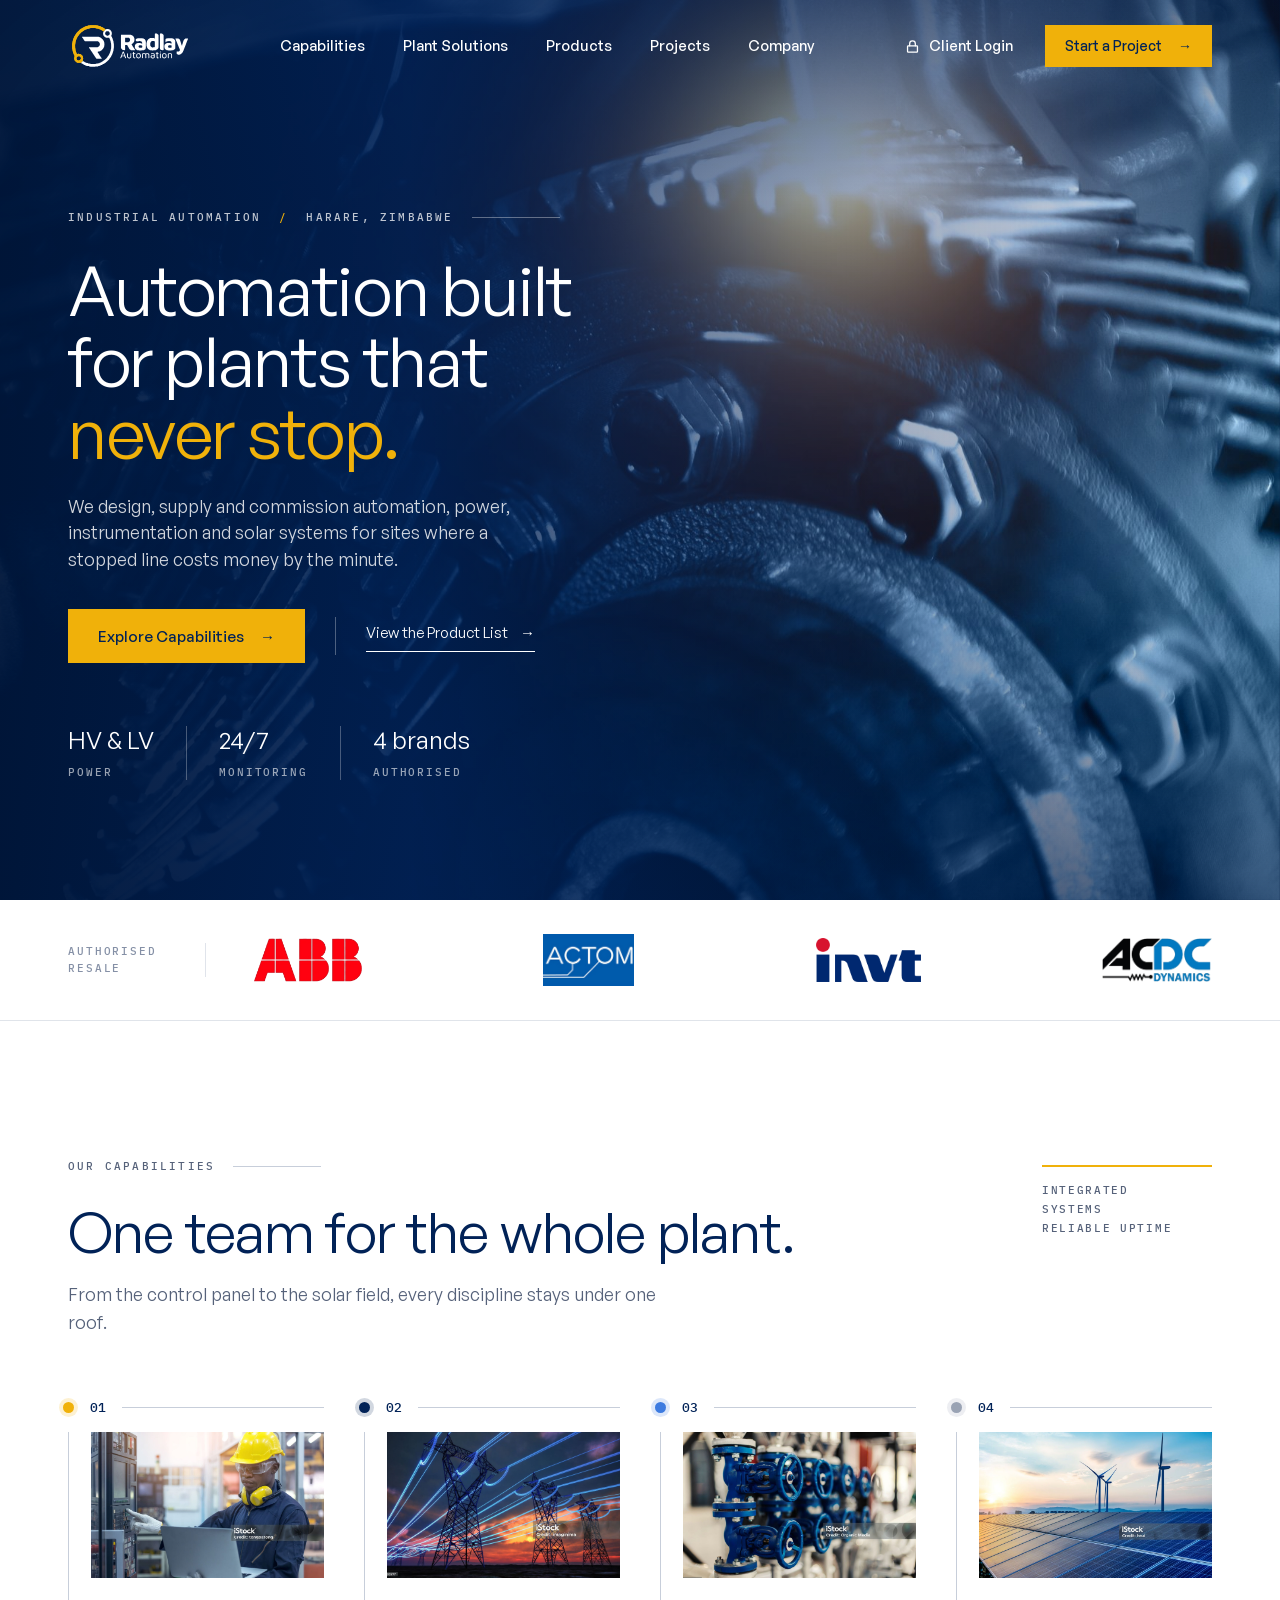
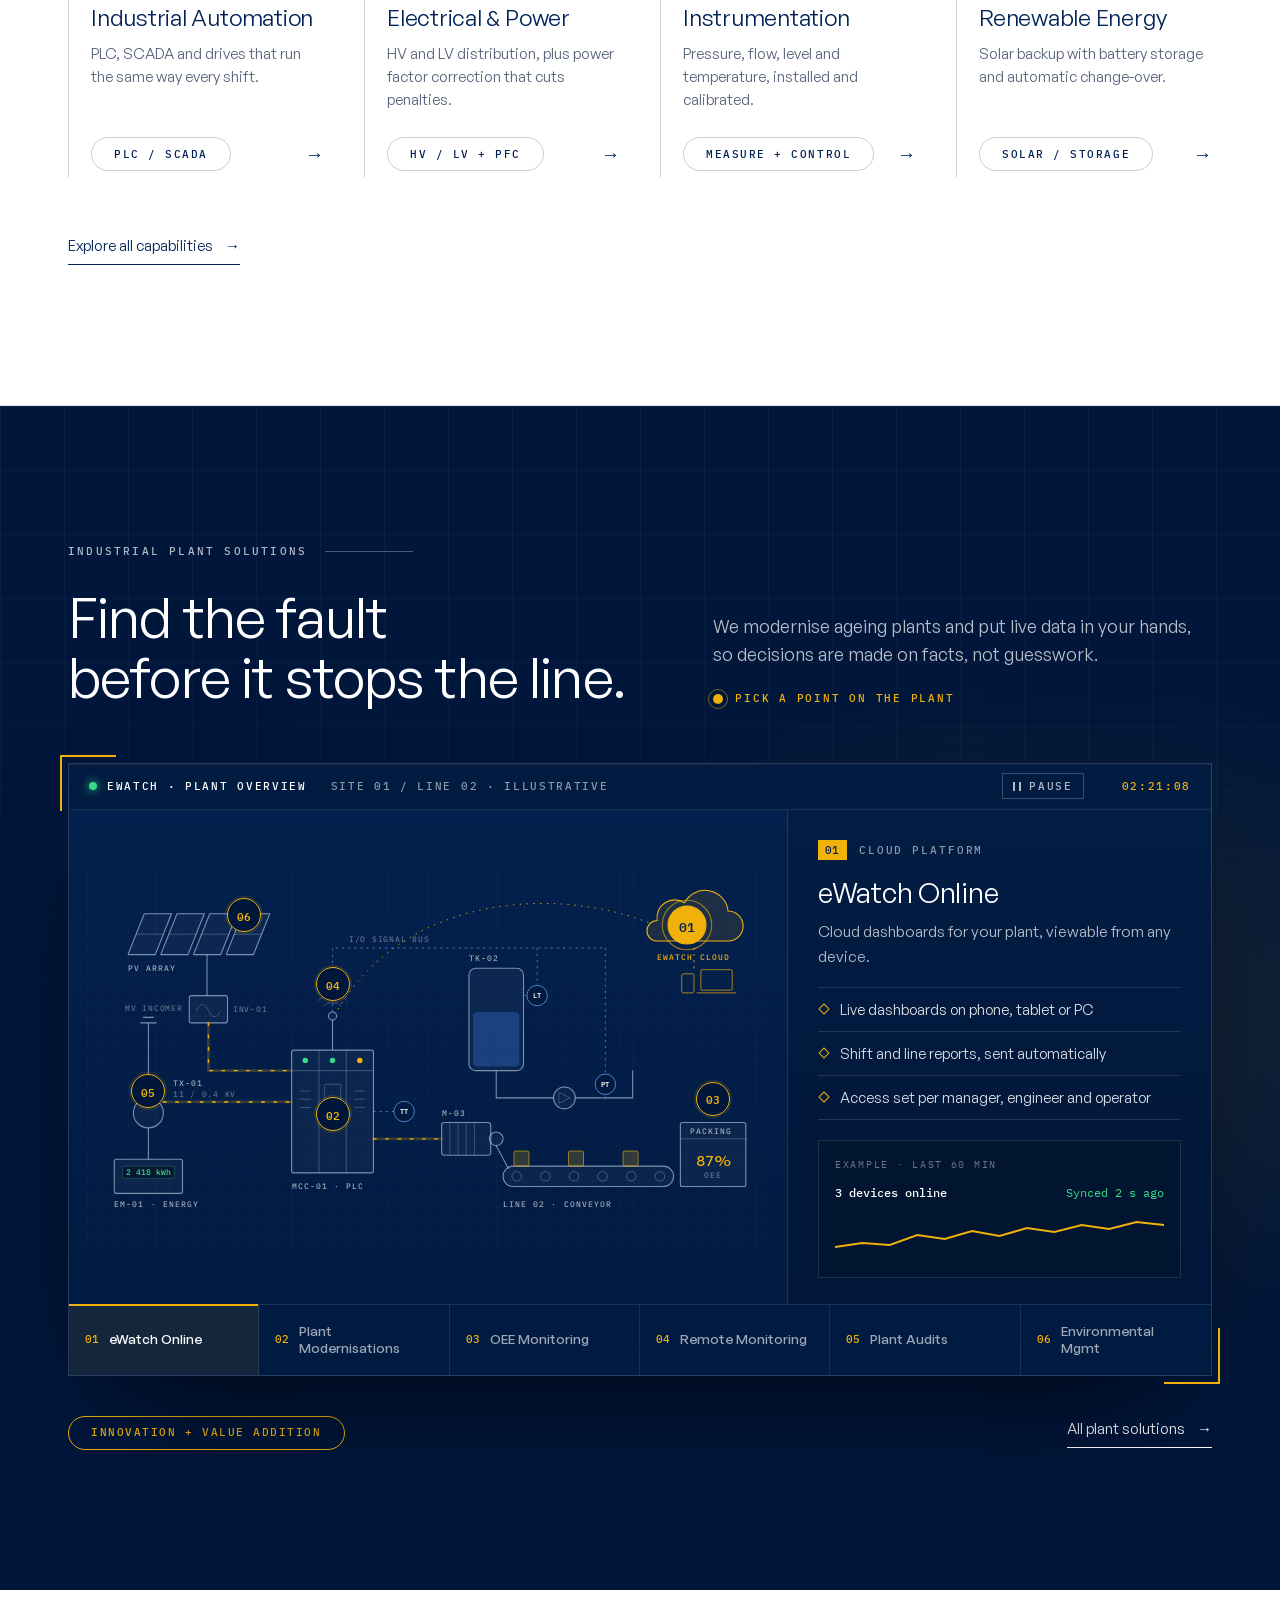
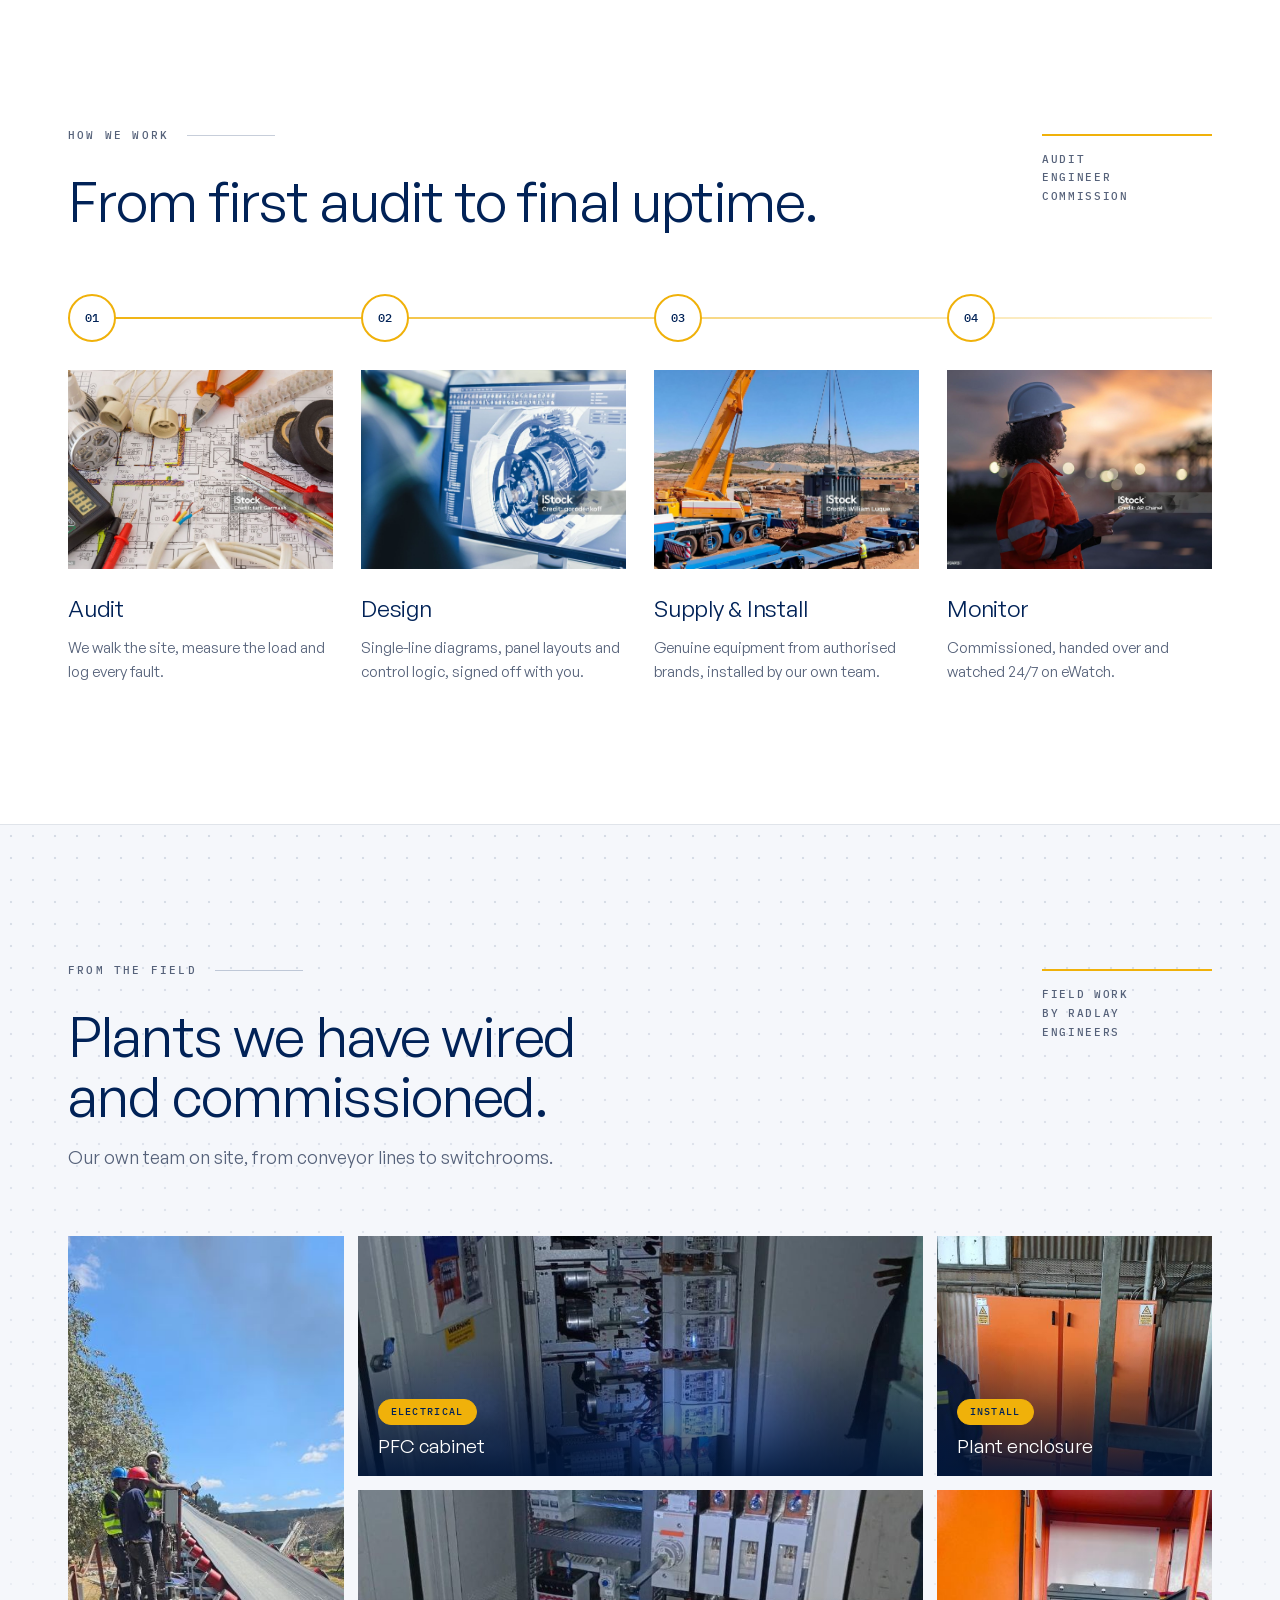
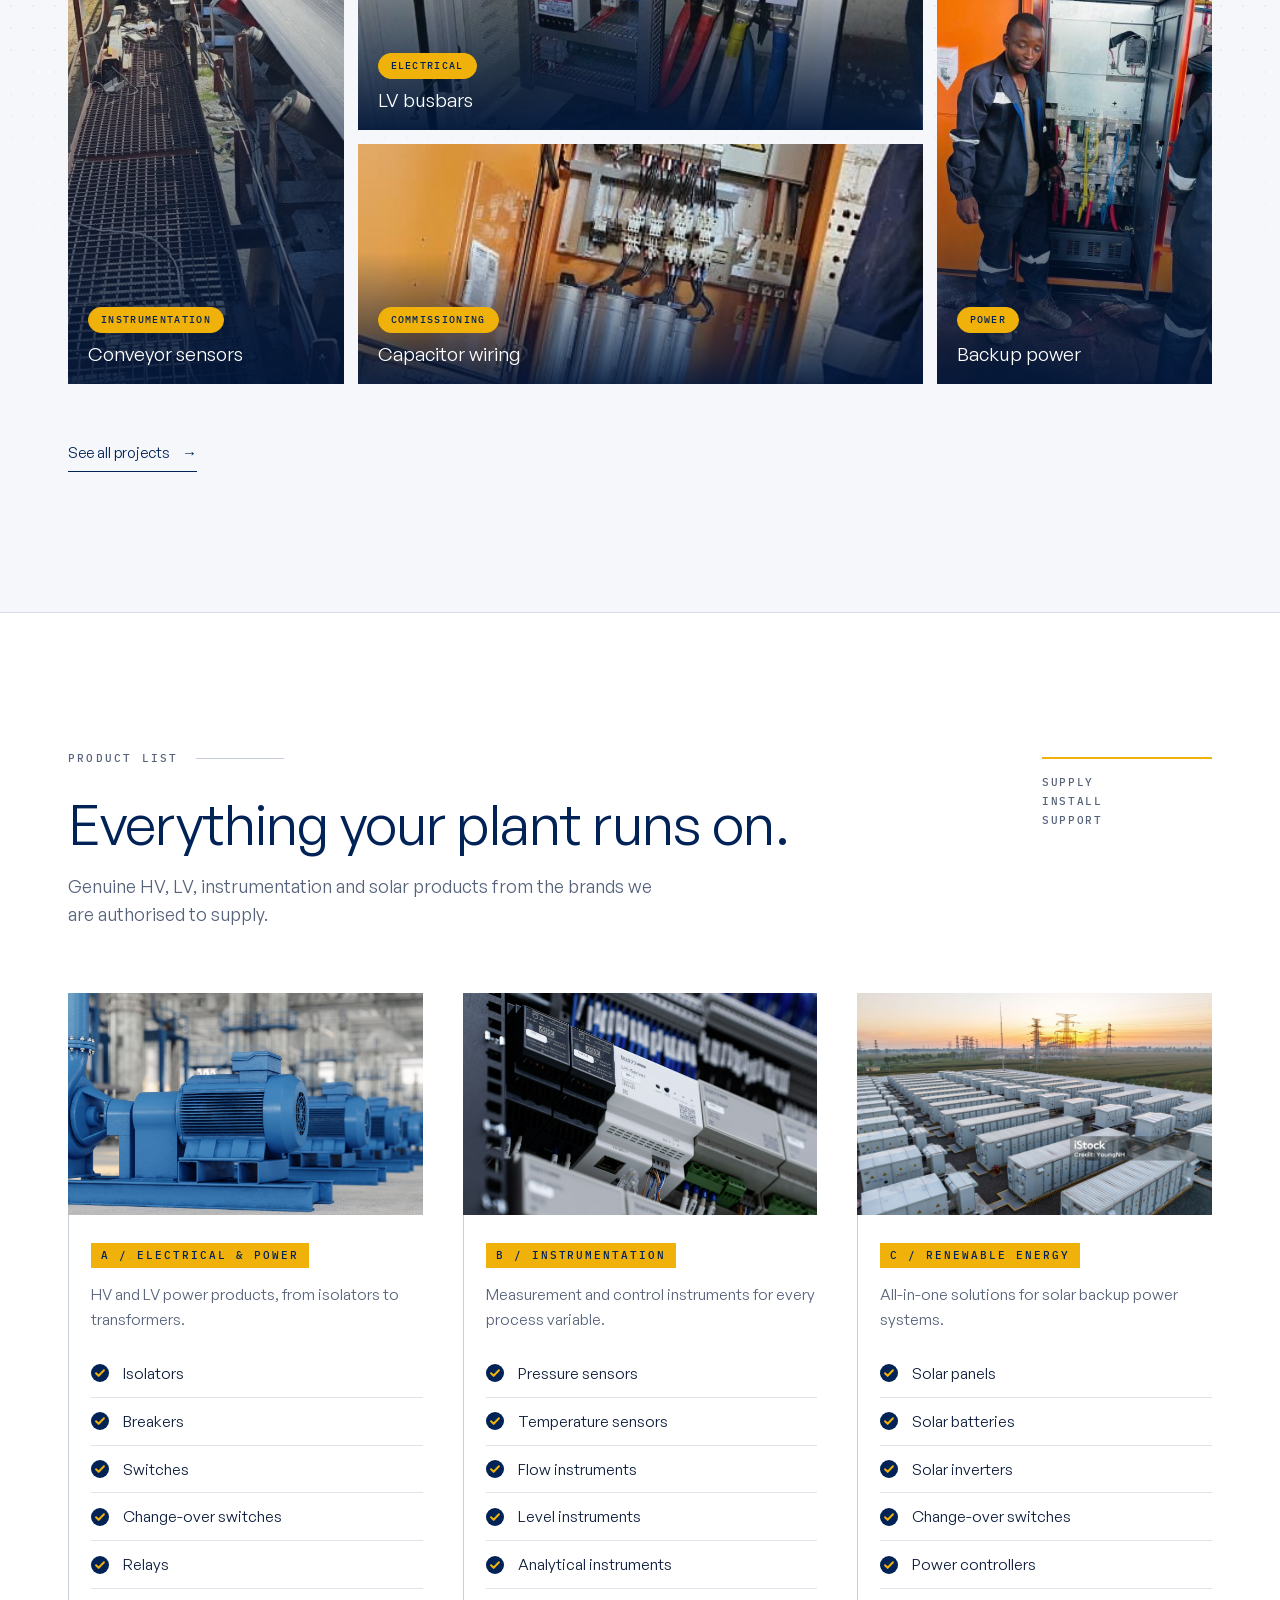
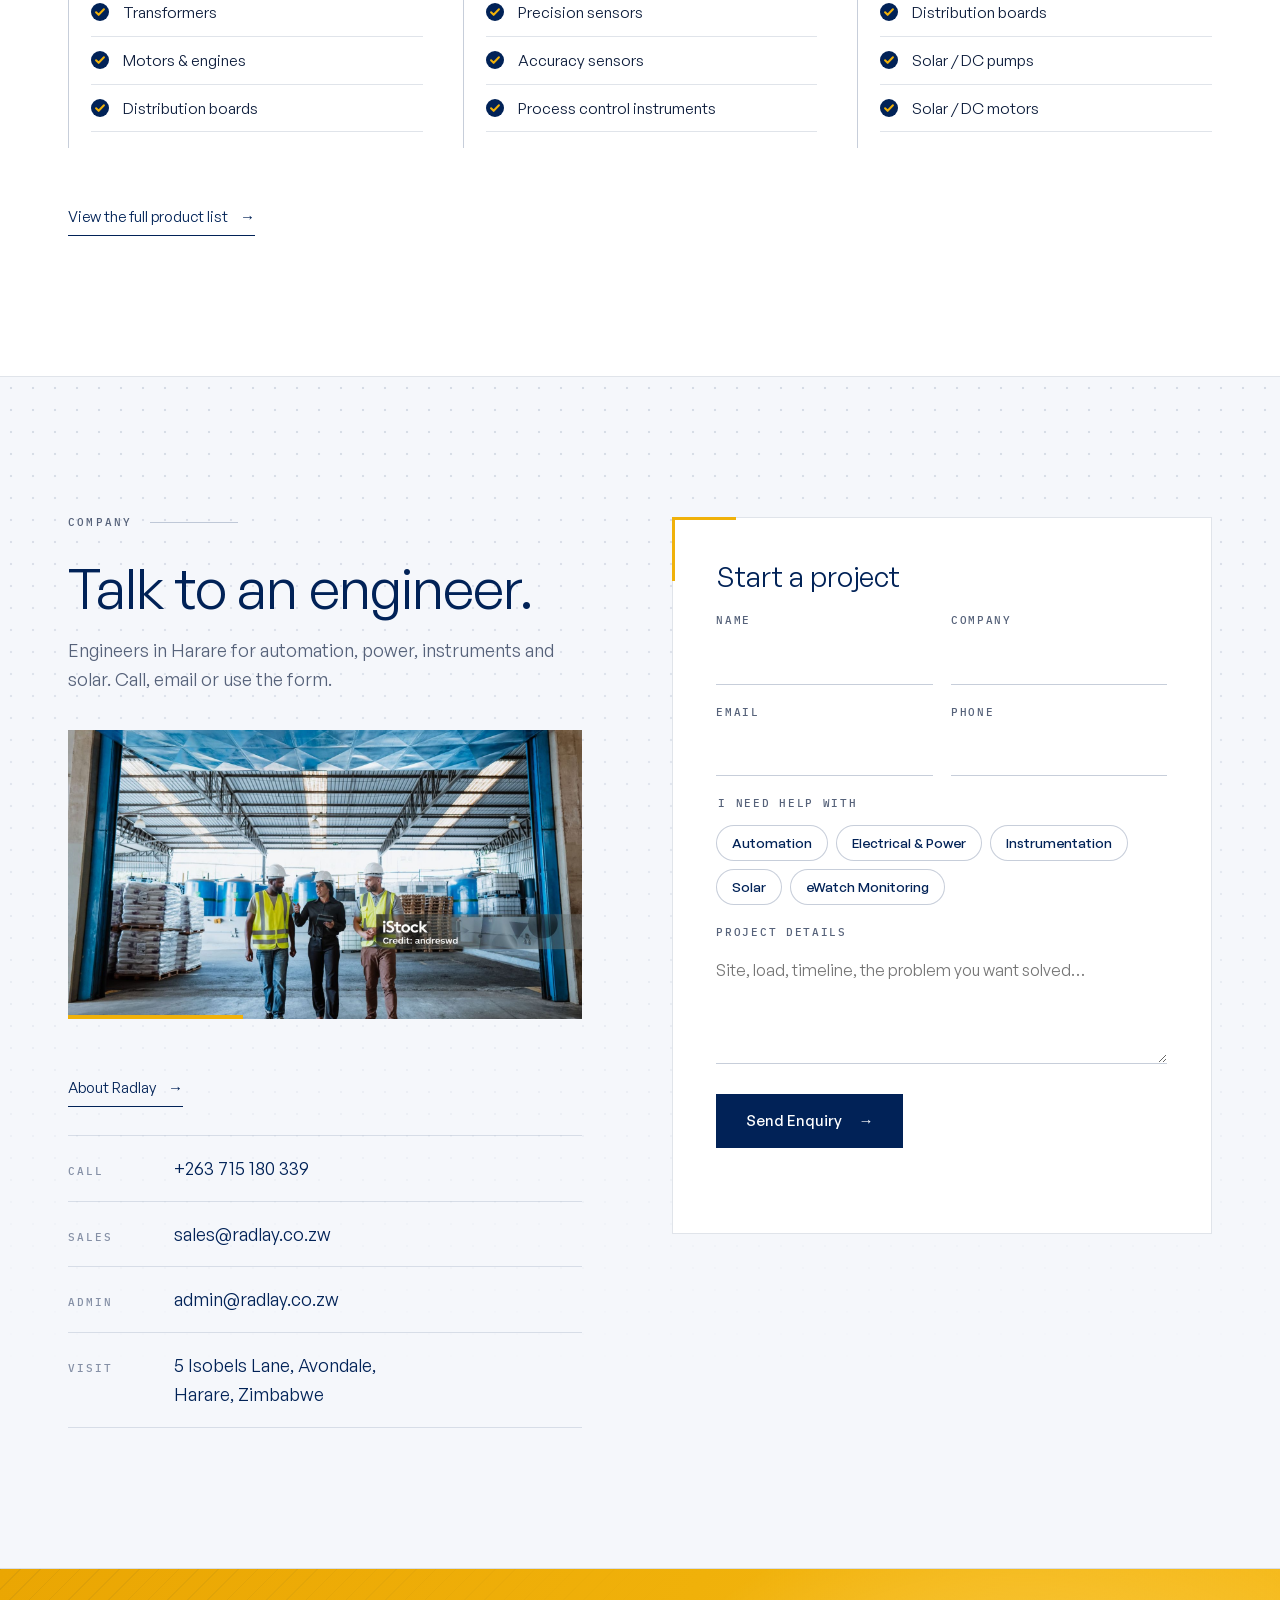
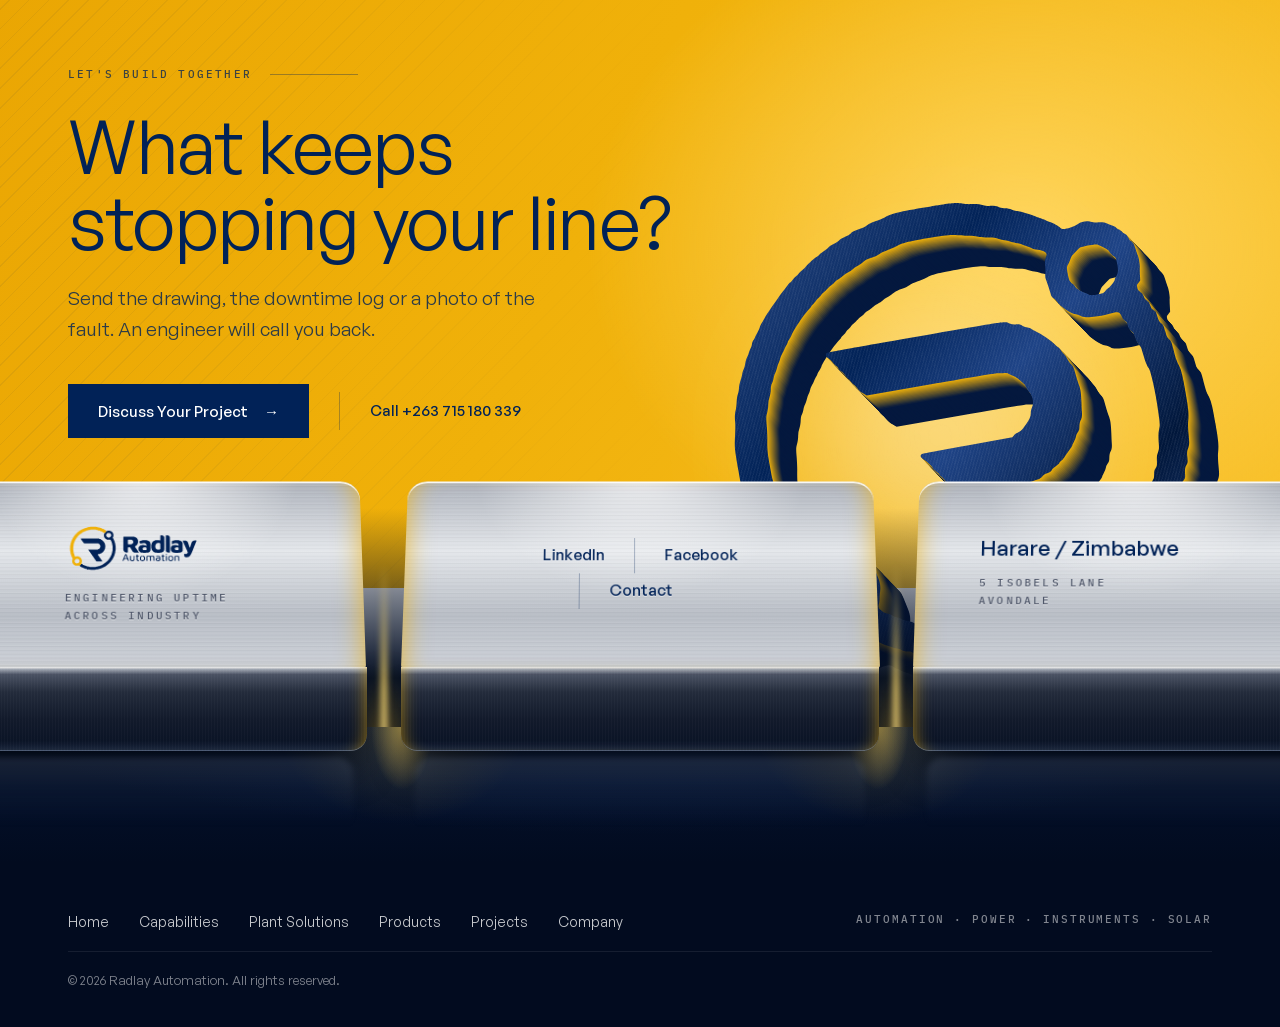
==== commit 666ce461: "Motion system: engineered motion personality, draw-on schematic, process timeline, feedback - Durati" ====
--- a/index.html
+++ b/index.html
@@ -149,6 +149,7 @@
       <div class="hmi-bar">
         <span class="hmi-live"><i></i>eWatch · Plant overview</span>
         <span class="hmi-path">Site 01 / Line 02 · illustrative</span>
+        <button class="hmi-pause" type="button" data-pause aria-pressed="false"><i aria-hidden="true"></i><span>Pause</span></button>
         <span class="hmi-clock" data-clock>00:00:00</span>
       </div>
 
@@ -483,7 +484,7 @@
         <li><span class="mono-label">Visit</span><span>5 Isobels Lane, Avondale,<br>Harare, Zimbabwe</span></li>
       </ul>
     </div>
-    <form class="form reveal" id="contact" action="mailto:sales@radlay.co.zw" method="post" enctype="text/plain">
+    <form class="form reveal" id="contact" action="mailto:sales@radlay.co.zw" method="post" enctype="text/plain" novalidate>
       <p class="form-title">Start a project</p>
       <div class="form-row">
         <label><span>Name</span><input name="name" required autocomplete="name"></label>
@@ -503,6 +504,7 @@
       </fieldset>
       <label><span>Project details</span><textarea name="message" rows="4" placeholder="Site, load, timeline, the problem you want solved…"></textarea></label>
       <button class="btn btn-navy" type="submit">Send Enquiry <span class="arr">→</span></button>
+      <p class="form-status" role="status" aria-live="polite"></p>
     </form>
   </div>
 </section>
--- a/assets/css/styles.css
+++ b/assets/css/styles.css
@@ -29,7 +29,20 @@
 
   --wrap: 1240px;
   --gutter: clamp(16px, 4vw, 48px);
-  --ease: cubic-bezier(.22, .61, .36, 1);
+  /* motion: one scale, three curves (enter settles, exit leaves, standard changes state) */
+  --motion-press: 110ms;
+  --motion-fast: 160ms;
+  --motion-normal: 240ms;
+  --motion-slow: 420ms;
+  --motion-reveal: 500ms;
+  --motion-image: 800ms;
+  --motion-draw: 1100ms;
+  --ease-standard: cubic-bezier(.2, 0, 0, 1);
+  --ease-enter: cubic-bezier(0, 0, .2, 1);
+  --ease-exit: cubic-bezier(.4, 0, 1, 1);
+  --ease-inout: cubic-bezier(.65, 0, .35, 1);
+  --ease: var(--ease-standard);
+  --rise: 20px;
   --section-y: clamp(88px, 11vw, 140px);
   --header-h: 92px;
   /* surface textures: grid on dark grounds, dots on paper, hatch on the gold accent */
@@ -79,10 +92,9 @@
   height: 54px; padding: 0 30px;
   font: 500 15px/1 var(--f-body);
   border: 0; border-radius: 0; cursor: pointer;
-  transition: background .3s, box-shadow .3s var(--ease), color .3s;
-}
-.btn .arr { transition: transform .3s var(--ease); }
-.btn:hover .arr { transform: translateX(4px); }
+  transition: background var(--motion-fast), box-shadow var(--motion-fast) var(--ease), color var(--motion-fast);
+}
+.btn .arr { transition: transform var(--motion-normal) var(--ease-standard); }
 .btn-gold { background: var(--gold); color: var(--navy); }
 .btn-gold:hover { background: var(--gold-hot); box-shadow: 0 12px 36px -12px rgba(240, 177, 10, .8); }
 .btn-navy { background: var(--navy); color: #fff; }
@@ -92,7 +104,7 @@
 .link-underline {
   display: inline-flex; gap: 12px; align-items: center; font-size: 15px; padding-bottom: 7px; color: var(--navy);
   background: linear-gradient(var(--navy), var(--navy)) left bottom / 100% 1px no-repeat;
-  transition: color .3s;
+  transition: color var(--motion-fast);
 }
 .link-underline:hover { color: var(--gold-deep); background-image: linear-gradient(var(--gold), var(--gold)); }
 
@@ -103,7 +115,7 @@
   display: inline-flex; align-items: center; height: 34px; padding: 0 22px;
   border: 1px solid var(--line-2); border-radius: 999px;
   font: 500 11px/1 var(--f-mono); letter-spacing: .14em; text-transform: uppercase; color: var(--navy);
-  transition: border-color .3s, color .3s, background .3s;
+  transition: border-color var(--motion-fast), color var(--motion-fast), background var(--motion-fast);
 }
 .pill-gold { margin-top: 36px; border-color: var(--gold); color: var(--gold); }
 
@@ -117,24 +129,24 @@
     repeating-linear-gradient(115deg, rgba(255, 255, 255, .07) 0 1px, transparent 1px 3px),
     linear-gradient(115deg, transparent 35%, rgba(255, 255, 255, .6) 48%, transparent 60%);
   background-size: auto, 300% 100%;
-  animation: sheen 7s ease-in-out infinite;
+  animation: sheen 1.8s var(--ease-inout) both paused; /* one sweep when the mark comes into view */
 }
 
 /* ---------- Header ---------- */
 .site-header {
   position: fixed; inset: 0 0 auto 0; z-index: 50;
   background: rgba(255, 255, 255, .0); border-bottom: 1px solid transparent;
-  transition: background .4s, border-color .4s, box-shadow .4s;
+  transition: background var(--motion-fast), border-color var(--motion-fast), box-shadow var(--motion-fast);
 }
 .site-header.scrolled {
   background: rgba(255, 255, 255, .88);
   backdrop-filter: blur(14px) saturate(160%); -webkit-backdrop-filter: blur(14px) saturate(160%);
   border-color: var(--line); box-shadow: 0 10px 30px -20px rgba(1, 34, 87, .35);
 }
-.header-inner { display: flex; align-items: center; gap: 32px; height: 92px; transition: height .4s var(--ease); }
+.header-inner { display: flex; align-items: center; gap: 32px; height: 92px; transition: height var(--motion-normal) var(--ease); }
 .scrolled .header-inner { height: 72px; }
 .brand { position: relative; }
-.brand img { height: 50px; width: auto; transition: height .4s var(--ease), opacity .3s; }
+.brand img { height: 50px; width: auto; transition: height var(--motion-normal) var(--ease), opacity var(--motion-fast); }
 .brand .logo-light { position: absolute; left: 0; top: 0; opacity: 0; }
 .site-header:not(.scrolled) .logo-dark { opacity: 0; }
 .site-header:not(.scrolled) .logo-light { opacity: 1; }
@@ -144,12 +156,11 @@
 .nav a { font-size: 14.5px; font-weight: 500; color: var(--navy); position: relative; padding: 6px 0; }
 .nav a:not(.btn)::after {
   content: ""; position: absolute; left: 0; bottom: 0; height: 2px; width: 100%;
-  background: var(--gold); transform: scaleX(0); transform-origin: right; transition: transform .35s var(--ease);
-}
-.nav a:not(.btn):hover::after { transform: scaleX(1); transform-origin: left; }
+  background: var(--gold); transform: scaleX(0); transform-origin: right; transition: transform var(--motion-normal) var(--ease);
+}
 .nav-cta-mobile { display: none; }
 .header-cta { margin-left: auto; }
-.header-login { margin-left: auto; display: inline-flex; align-items: center; gap: 8px; font-size: 14.5px; font-weight: 500; color: var(--navy); transition: color .3s; }
+.header-login { margin-left: auto; display: inline-flex; align-items: center; gap: 8px; font-size: 14.5px; font-weight: 500; color: var(--navy); transition: color var(--motion-fast); }
 .header-login svg { width: 17px; height: 17px; fill: none; stroke: currentColor; stroke-width: 1.8; stroke-linecap: round; }
 .header-login:hover { color: var(--gold-deep); }
 .header-login + .header-cta { margin-left: 0; }
@@ -200,9 +211,8 @@
 .partners-inner { display: flex; align-items: center; gap: 48px; min-height: 120px; }
 .partners .mono-label { flex: none; padding-right: 48px; border-right: 1px solid var(--line); }
 .partner-logos { flex: 1; display: flex; align-items: center; justify-content: space-between; gap: 40px; flex-wrap: wrap; }
-.partner-logos img { height: 44px; width: auto; transition: transform .4s var(--ease); }
+.partner-logos img { height: 44px; width: auto; transition: transform var(--motion-normal) var(--ease); }
 .partner-logos li:nth-child(2) img { height: 52px; }
-.partner-logos img:hover { transform: translateY(-3px); }
 
 /* ---------- Section frame ---------- */
 .section { padding: var(--section-y) 0; border-bottom: 1px solid var(--line); position: relative; }
@@ -222,15 +232,12 @@
 .cap-index::after { content: ""; flex: 1; height: 1px; background: var(--line-2); }
 .cap-body { flex: 1; display: flex; flex-direction: column; border-left: 1px solid var(--line-2); padding: 0 0 6px 22px; }
 .cap-media { position: relative; aspect-ratio: 16 / 10; overflow: hidden; background: var(--paper-2); }
-.cap-media img { width: 100%; height: 100%; object-fit: cover; transform: scale(1.02); transition: transform 1.1s var(--ease); }
-.cap-media::after { content: ""; position: absolute; left: 0; right: 0; bottom: 0; height: 3px; background: var(--dot); transform: scaleX(0); transform-origin: left; transition: transform .6s var(--ease); }
-.cap:hover .cap-media img { transform: scale(1.07); }
-.cap:hover .cap-media::after { transform: scaleX(1); }
+.cap-media img { width: 100%; height: 100%; object-fit: cover; transform: scale(1.02); transition: transform var(--motion-slow) var(--ease); }
+.cap-media::after { content: ""; position: absolute; left: 0; right: 0; bottom: 0; height: 3px; background: var(--dot); transform: scaleX(0); transform-origin: left; transition: transform var(--motion-slow) var(--ease); }
 .cap h3 { margin-top: 26px; font-size: 23px; line-height: 1.2; }
 .cap p { margin-top: 10px; color: var(--muted); font-size: 15px; line-height: 1.55; flex: 1; }
 .cap-foot { display: flex; align-items: center; justify-content: space-between; margin-top: 26px; color: var(--navy); }
-.cap-foot .arr { font-size: 19px; transition: transform .35s var(--ease); }
-.cap:hover .cap-foot .arr { transform: translateX(6px); }
+.cap-foot .arr { font-size: 19px; transition: transform var(--motion-normal) var(--ease); }
 .cap:hover .pill { background: var(--navy); border-color: var(--navy); color: #fff; }
 
 /* ---------- Plant solutions: live plant schematic in an eWatch HMI frame ---------- */
@@ -250,7 +257,7 @@
 .sol-head { display: grid; grid-template-columns: 1.15fr 1fr; gap: 40px 72px; align-items: end; margin-bottom: 56px; }
 .sol-hint { display: flex; align-items: center; gap: 12px; margin-top: 22px; font: 500 11px/1.4 var(--f-mono); letter-spacing: .16em; text-transform: uppercase; color: var(--gold); }
 .sol-hint i { position: relative; width: 10px; height: 10px; border-radius: 50%; background: var(--gold); flex: none; }
-.sol-hint i::after { content: ""; position: absolute; inset: -5px; border-radius: 50%; border: 1px solid var(--gold); animation: ping 2s ease-out infinite; }
+.sol-hint i::after { content: ""; position: absolute; inset: -5px; border-radius: 50%; border: 1px solid rgba(240, 177, 10, .5); }
 
 .hmi {
   position: relative; background: linear-gradient(180deg, #03214f, #011a40);
@@ -269,10 +276,10 @@
 .plant { display: block; width: 100%; height: auto; overflow: visible; }
 
 /* schematic strokes */
-.plant .s-line { fill: none; stroke: rgba(196, 210, 235, .62); stroke-width: 1.6; transition: stroke .5s, fill .5s; }
+.plant .s-line { fill: none; stroke: rgba(196, 210, 235, .62); stroke-width: 1.6; transition: stroke var(--motion-fast), fill var(--motion-fast); }
 .plant .s-line.thin { stroke-width: 1; stroke: rgba(196, 210, 235, .38); }
 .plant .s-fill { fill: rgba(255, 255, 255, .035); }
-.plant .s-label { font: 500 11px var(--f-mono); letter-spacing: .14em; text-transform: uppercase; fill: rgba(255, 255, 255, .62); transition: fill .5s; }
+.plant .s-label { font: 500 11px var(--f-mono); letter-spacing: .14em; text-transform: uppercase; fill: rgba(255, 255, 255, .62); transition: fill var(--motion-fast); }
 .plant .s-label.dim { fill: rgba(255, 255, 255, .36); letter-spacing: .1em; }
 .plant .s-digits { font: 500 11px var(--f-mono); fill: #39d98a; }
 .plant .s-digits.big { font: 500 22px var(--f-display); fill: var(--gold); }
@@ -280,7 +287,7 @@
 .plant .s-cable { fill: none; stroke: rgba(240, 177, 10, .22); stroke-width: 4; stroke-linecap: round; }
 .plant .s-flow { fill: none; stroke: var(--gold); stroke-width: 2; stroke-dasharray: 4 14; stroke-linecap: round; animation: flow 1.1s linear infinite; }
 .plant .s-flow.slow { animation-duration: 1.8s; }
-.plant .s-signal { fill: none; stroke: rgba(110, 168, 255, .7); stroke-width: 1.3; stroke-dasharray: 3 6; animation: flow 2.4s linear infinite; transition: stroke .5s; }
+.plant .s-signal { fill: none; stroke: rgba(110, 168, 255, .7); stroke-width: 1.3; stroke-dasharray: 3 6; animation: flow 2.4s linear infinite; transition: stroke var(--motion-fast); }
 .plant .s-signal.uplink { stroke-dasharray: 2 8; animation-duration: 1.6s; }
 .plant .s-led { stroke: none; }
 .plant .s-led.ok { fill: #39d98a; }
@@ -311,17 +318,16 @@
   position: absolute; left: var(--x); top: var(--y);
   width: 34px; height: 34px; margin: -17px 0 0 -17px; padding: 0; border-radius: 50%; cursor: pointer;
   display: grid; place-items: center; background: var(--navy-deep); border: 1.5px solid var(--gold); color: var(--gold);
-  font: 600 11px/1 var(--f-mono); transition: background .3s, color .3s, transform .3s var(--ease); z-index: 1;
+  font: 600 11px/1 var(--f-mono); transition: background var(--motion-fast), color var(--motion-fast), transform var(--motion-normal) var(--ease); z-index: 1;
 }
 .hot::after { content: ""; position: absolute; inset: -6px; border-radius: 50%; border: 1px solid rgba(240, 177, 10, .6); animation: ping 2.4s ease-out infinite; pointer-events: none; }
-.hot:hover { transform: scale(1.12); }
 .hot.is-on { background: var(--gold); color: var(--navy); transform: scale(1.15); }
 .hot.is-on::after { animation-duration: 1.4s; }
 .hot:focus-visible { outline: 2px solid #fff; outline-offset: 4px; }
 
 /* readout */
 .hmi-read { position: relative; padding: 30px 30px 26px; min-height: 100%; background: rgba(0, 0, 0, .14); }
-.read { animation: readIn .5s var(--ease); }
+.read { animation: readIn var(--motion-normal) var(--ease-enter); }
 .read[hidden] { display: none; }
 .read-k { display: flex; align-items: center; gap: 12px; font: 500 10.5px/1 var(--f-mono); letter-spacing: .18em; text-transform: uppercase; color: rgba(255, 255, 255, .55); }
 .read-k span { padding: 5px 7px; background: var(--gold); color: var(--navy); letter-spacing: .04em; }
@@ -337,7 +343,7 @@
 .w-row b { font-weight: 500; color: #fff; }
 .w-ok { color: #39d98a; }
 .w-spark { display: block; width: 100%; height: 48px; margin-top: 10px; }
-.w-spark path { stroke-dasharray: 400; stroke-dashoffset: 400; animation: draw 1.6s var(--ease) forwards; }
+.w-spark path { stroke-dasharray: 400; stroke-dashoffset: 400; animation: draw 900ms var(--ease-enter) forwards; }
 .w-compare { display: grid; grid-template-columns: 1fr auto 1fr; gap: 10px; align-items: center; }
 .w-compare div { padding: 12px; border: 1px dashed rgba(255, 255, 255, .2); }
 .w-compare div.after { border: 1px solid var(--gold); background: rgba(240, 177, 10, .08); }
@@ -349,20 +355,20 @@
 .w-ring { position: relative; width: 84px; height: 84px; flex: none; }
 .w-ring svg { width: 100%; height: 100%; transform: rotate(-90deg); }
 .w-ring circle { fill: none; stroke: rgba(255, 255, 255, .1); stroke-width: 8; }
-.w-ring circle.on { stroke: var(--gold); stroke-linecap: round; stroke-dasharray: 100; stroke-dashoffset: 100; animation: ring 1.6s var(--ease) forwards; }
+.w-ring circle.on { stroke: var(--gold); stroke-linecap: round; stroke-dasharray: 100; stroke-dashoffset: 100; animation: ring 900ms var(--ease-enter) forwards; }
 .w-ring b { position: absolute; inset: 0; display: grid; place-content: center; text-align: center; font: 500 22px/1 var(--f-display); color: #fff; }
 .w-ring small { display: block; margin-top: 3px; font: 500 8px/1 var(--f-mono); letter-spacing: .1em; color: rgba(255, 255, 255, .5); }
 .w-bars { flex: 1; display: grid; gap: 9px; }
 .w-bars li { display: grid; grid-template-columns: 82px 1fr 34px; align-items: center; gap: 8px; font-size: 10.5px; color: rgba(255, 255, 255, .6); }
 .w-bars i { height: 5px; background: rgba(255, 255, 255, .1); position: relative; overflow: hidden; }
-.w-bars i::after { content: ""; position: absolute; inset: 0; background: var(--gold); transform-origin: left; transform: scaleX(calc(var(--v) / 100)); animation: grow 1.2s var(--ease) both; }
+.w-bars i::after { content: ""; position: absolute; inset: 0; background: var(--gold); transform-origin: left; transform: scaleX(calc(var(--v) / 100)); animation: grow 700ms var(--ease-enter) both; }
 .w-bars b { font-weight: 500; color: #fff; text-align: right; }
 .w-alarms li { display: grid; grid-template-columns: 52px 1fr auto; gap: 10px; align-items: center; padding: 9px 10px; margin-bottom: 6px; font-size: 11px; background: rgba(255, 255, 255, .04); border-left: 3px solid rgba(255, 255, 255, .25); color: rgba(255, 255, 255, .6); }
 .w-alarms li.hi { border-left-color: #f97066; background: rgba(249, 112, 102, .1); color: #fff; }
 .w-alarms li.mid { border-left-color: var(--gold); color: #fff; }
 .w-alarms b { font-weight: 500; color: #fff; }
 .w-alarms em { font-style: normal; color: rgba(255, 255, 255, .45); }
-.w-alarms li.hi em { color: #f97066; animation: blink 1.2s ease-in-out infinite; }
+.w-alarms li.hi em { color: #f97066; }
 .w-pf { display: grid; grid-template-columns: auto 1fr auto; gap: 14px; align-items: center; }
 .w-pf small { display: block; font-size: 9.5px; letter-spacing: .14em; text-transform: uppercase; color: rgba(255, 255, 255, .45); }
 .w-pf b { font: 500 24px/1.1 var(--f-display); color: #fff; }
@@ -372,7 +378,7 @@
 .w-pf .track i.t { background: var(--navy-deep); box-shadow: 0 0 0 1px var(--gold); }
 .w-note { margin-top: 12px; font-size: 10.5px; line-height: 1.5; color: rgba(255, 255, 255, .55); }
 .w-cols { display: grid; grid-template-columns: repeat(6, 1fr); gap: 8px; align-items: end; height: 70px; margin-bottom: 8px; }
-.w-cols i { display: block; height: calc(var(--v) * 1%); background: rgba(255, 255, 255, .2); transform-origin: bottom; animation: rise-col 1s var(--ease) both; }
+.w-cols i { display: block; height: calc(var(--v) * 1%); background: rgba(255, 255, 255, .2); transform-origin: bottom; animation: rise-col 600ms var(--ease-enter) both; }
 .w-cols i.now { background: var(--gold); }
 .w-cols i:nth-child(2) { animation-delay: .06s; } .w-cols i:nth-child(3) { animation-delay: .12s; } .w-cols i:nth-child(4) { animation-delay: .18s; } .w-cols i:nth-child(5) { animation-delay: .24s; } .w-cols i:nth-child(6) { animation-delay: .3s; }
 
@@ -381,7 +387,7 @@
 .hmi-tabs button {
   position: relative; display: flex; align-items: center; gap: 10px; padding: 18px 16px; text-align: left; cursor: pointer;
   background: none; border: 0; border-right: 1px solid rgba(255, 255, 255, .1); color: rgba(255, 255, 255, .62);
-  font: 500 13.5px/1.25 var(--f-body); transition: color .3s, background .3s;
+  font: 500 13.5px/1.25 var(--f-body); transition: color var(--motion-fast), background var(--motion-fast);
 }
 .hmi-tabs button:last-child { border-right: 0; }
 .hmi-tabs button span { font: 500 10.5px/1 var(--f-mono); color: var(--gold); }
@@ -413,12 +419,11 @@
   display: grid; place-items: center; width: 48px; height: 48px; border-radius: 50%;
   background: var(--white); border: 2px solid var(--gold);
   font: 500 12px/1 var(--f-mono); color: var(--navy); position: relative;
-  transition: background .4s, color .4s;
+  transition: background var(--motion-fast), color var(--motion-fast);
 }
 .steps li:hover .step-n { background: var(--navy); color: #fff; border-color: var(--navy); }
 .step-media { margin-top: 28px; aspect-ratio: 4 / 3; overflow: hidden; background: var(--paper-2); }
-.step-media img { width: 100%; height: 100%; object-fit: cover; transition: transform 1.1s var(--ease); }
-.steps li:hover .step-media img { transform: scale(1.06); }
+.step-media img { width: 100%; height: 100%; object-fit: cover; transition: transform var(--motion-slow) var(--ease); }
 .steps h3 { margin-top: 22px; font-size: 23px; }
 .steps p { margin-top: 8px; color: var(--muted); font-size: 15px; }
 
@@ -432,11 +437,9 @@
 .bento .tile:nth-child(5) { grid-area: e; }
 .bento .tile:nth-child(6) { grid-area: f; }
 .tile { position: relative; margin: 0; overflow: hidden; background: var(--paper-2); }
-.tile img { width: 100%; height: 100%; object-fit: cover; transition: transform 1.2s var(--ease); }
+.tile img { width: 100%; height: 100%; object-fit: cover; transition: transform var(--motion-slow) var(--ease); }
 .tile::after { content: ""; position: absolute; inset: 0; pointer-events: none; background: linear-gradient(180deg, transparent 45%, rgba(0, 22, 58, .9)); }
-.tile::before { content: ""; position: absolute; inset: 0; z-index: 2; pointer-events: none; box-shadow: inset 0 0 0 0 var(--gold); transition: box-shadow .4s; }
-.tile:hover img { transform: scale(1.06); }
-.tile:hover::before { box-shadow: inset 0 0 0 3px var(--gold); }
+.tile::before { content: ""; position: absolute; inset: 0; z-index: 2; pointer-events: none; box-shadow: inset 0 0 0 0 var(--gold); transition: box-shadow var(--motion-fast); }
 .tile figcaption { position: absolute; left: 20px; right: 20px; bottom: 18px; z-index: 1; display: flex; flex-direction: column; align-items: flex-start; gap: 10px; }
 .tile figcaption b { font: 400 19px/1.2 var(--f-display); color: #fff; }
 .tile .pill { height: 26px; padding: 0 12px; font-size: 9.5px; background: var(--gold); border-color: var(--gold); color: var(--navy); }
@@ -445,18 +448,16 @@
 .prod-grid { display: grid; grid-template-columns: repeat(3, 1fr); column-gap: 40px; }
 .prod { display: flex; flex-direction: column; }
 .prod-media { aspect-ratio: 16 / 10; overflow: hidden; position: relative; }
-.prod-media img { width: 100%; height: 100%; object-fit: cover; transition: transform 1.1s var(--ease); }
-.prod:hover .prod-media img { transform: scale(1.05); }
+.prod-media img { width: 100%; height: 100%; object-fit: cover; transition: transform var(--motion-slow) var(--ease); }
 .prod-body { padding: 26px 0 16px 22px; border-left: 1px solid var(--line-2); }
 .prod-k { font: 500 11px/1 var(--f-mono); letter-spacing: .18em; text-transform: uppercase; color: var(--navy); display: inline-block; padding: 7px 10px; background: var(--gold); }
 .prod-d { margin-top: 14px; color: var(--muted); font-size: 15.5px; min-height: 50px; }
 .checks { margin-top: 18px; }
-.checks li { display: flex; align-items: center; gap: 14px; padding: 11px 0; border-bottom: 1px solid var(--line); font-size: 15.5px; color: var(--ink); transition: padding-left .35s var(--ease); }
+.checks li { display: flex; align-items: center; gap: 14px; padding: 11px 0; border-bottom: 1px solid var(--line); font-size: 15.5px; color: var(--ink); }
 .checks li::before {
-  content: ""; width: 18px; height: 18px; flex: none; border-radius: 50%;
+  content: ""; width: 18px; height: 18px; flex: none; border-radius: 50%; transition: transform var(--motion-normal) var(--ease-standard);
   background: var(--navy) url("data:image/svg+xml,%3Csvg xmlns='http://www.w3.org/2000/svg' viewBox='0 0 16 16'%3E%3Cpath d='M4.5 8.2l2.3 2.3 4.7-4.9' fill='none' stroke='%23f0b10a' stroke-width='1.8' stroke-linecap='round' stroke-linejoin='round'/%3E%3C/svg%3E") center / 100% no-repeat;
 }
-.checks li:hover { padding-left: 6px; }
 
 /* ---------- Company + contact ---------- */
 .contact { background-color: var(--paper); }
@@ -474,7 +475,7 @@
 .form label > span, .chips legend { display: block; margin-bottom: 8px; font: 500 10.5px/1 var(--f-mono); letter-spacing: .16em; text-transform: uppercase; color: var(--muted); }
 .form input:not([type=checkbox]), .form textarea {
   width: 100%; padding: 14px 0; background: transparent; color: var(--ink);
-  border: 0; border-bottom: 1px solid var(--line-2); border-radius: 0; font: 400 16px/1.4 var(--f-body); transition: border-color .3s;
+  border: 0; border-bottom: 1px solid var(--line-2); border-radius: 0; font: 400 16px/1.4 var(--f-body); transition: border-color var(--motion-fast);
 }
 .form textarea { resize: vertical; }
 .form input:focus, .form textarea:focus { outline: none; border-color: var(--navy); }
@@ -486,7 +487,7 @@
   display: inline-flex; align-items: center; height: 36px; padding: 0 15px; margin: 0;
   border: 1px solid var(--line-2); border-radius: 999px; background: #fff;
   font: 500 13.5px/1 var(--f-body); letter-spacing: 0; text-transform: none; color: var(--navy);
-  transition: background .25s, color .25s, border-color .25s;
+  transition: background var(--motion-fast), color var(--motion-fast), border-color var(--motion-fast);
 }
 .chips input:checked + span { background: var(--navy); border-color: var(--navy); color: #fff; }
 .chips input:focus-visible + span { outline: 2px solid var(--gold-deep); outline-offset: 2px; }
@@ -553,9 +554,8 @@
 .plate-top::after {
   content: ""; position: absolute; inset: 0; border-radius: inherit; pointer-events: none;
   background: linear-gradient(105deg, transparent 30%, rgba(255, 255, 255, .6) 45%, transparent 60%);
-  background-size: 260% 100%; background-position: 130% 0; transition: background-position 1.4s var(--ease);
-}
-.plate:hover .plate-top::after { background-position: -40% 0; }
+  background-size: 260% 100%; background-position: 130% 0; transition: background-position 900ms var(--ease-inout);
+}
 /* thick front face: bright chamfer, gunmetal body that sinks into the navy floor, thin rim light at the base */
 .plate-front {
   position: relative; height: 84px; margin-top: -1px; border-radius: 0 0 16px 16px;
@@ -590,7 +590,7 @@
     linear-gradient(180deg, var(--floor), #020b1f 80%);
 }
 .foot-sitemap { display: flex; flex-wrap: wrap; gap: 8px 30px; padding-top: 6px; }
-.foot-sitemap a { font-size: 14px; color: rgba(255, 255, 255, .78); transition: color .3s; }
+.foot-sitemap a { font-size: 14px; color: rgba(255, 255, 255, .78); transition: color var(--motion-fast); }
 .foot-sitemap a:hover { color: var(--gold); }
 .foot-base { background: #020b1f; font-size: 13px; }
 .foot-base-inner { display: grid; grid-template-columns: 1fr auto; align-items: center; gap: 18px 40px; padding-top: 8px; padding-bottom: 36px; }
@@ -601,7 +601,7 @@
 .nav a[aria-current=page]::after { transform: scaleX(1); }
 .stretch::after { content: ""; position: absolute; inset: 0; z-index: 1; }
 .cap { position: relative; }
-.cap h3 a { transition: color .3s; }
+.cap h3 a { transition: color var(--motion-fast); }
 .cap:hover h3 a { color: var(--gold-deep); }
 .sec-more { margin-top: 56px; }
 .link-light { color: #fff; background-image: linear-gradient(#fff, #fff); }
@@ -620,12 +620,11 @@
 .jump { border-bottom: 1px solid var(--line); background: var(--white); position: sticky; top: 72px; z-index: 20; }
 .jump-inner { display: flex; overflow-x: auto; scrollbar-width: none; }
 .jump-inner::-webkit-scrollbar { display: none; }
-.jump a { flex: 1 0 auto; display: flex; align-items: center; gap: 14px; padding: 24px 28px; font-size: 15px; font-weight: 500; color: var(--navy); border-left: 1px solid var(--line); position: relative; transition: background .3s; white-space: nowrap; }
+.jump a { flex: 1 0 auto; display: flex; align-items: center; gap: 14px; padding: 24px 28px; font-size: 15px; font-weight: 500; color: var(--navy); border-left: 1px solid var(--line); position: relative; transition: background var(--motion-fast); white-space: nowrap; }
 .jump a:last-child { border-right: 1px solid var(--line); }
 .jump a span { font: 500 11px/1 var(--f-mono); color: var(--gold-deep); }
-.jump a::after { content: ""; position: absolute; left: 0; right: 0; bottom: -1px; height: 2px; background: var(--gold); transform: scaleX(0); transform-origin: left; transition: transform .35s var(--ease); }
+.jump a::after { content: ""; position: absolute; left: 0; right: 0; bottom: -1px; height: 2px; background: var(--gold); transform: scaleX(0); transform-origin: left; transition: transform var(--motion-normal) var(--ease); }
 .jump a:hover { background: var(--paper); }
-.jump a:hover::after { transform: scaleX(1); }
 
 /* ---------- Feature rows (capabilities / products) ---------- */
 .features { padding-top: 40px; }
@@ -657,10 +656,9 @@
 
 /* ---------- Solution cards ---------- */
 .sol-cards { display: grid; grid-template-columns: repeat(3, 1fr); border-top: 1px solid var(--line-2); border-left: 1px solid var(--line-2); }
-.sol-card { position: relative; padding: 36px 32px 30px; border-right: 1px solid var(--line-2); border-bottom: 1px solid var(--line-2); scroll-margin-top: 110px; transition: background .4s; }
-.sol-card::before { content: ""; position: absolute; left: -1px; top: -1px; height: 3px; width: 0; background: var(--gold); transition: width .6s var(--ease); }
+.sol-card { position: relative; padding: 36px 32px 30px; border-right: 1px solid var(--line-2); border-bottom: 1px solid var(--line-2); scroll-margin-top: 110px; transition: background var(--motion-fast); }
+.sol-card::before { content: ""; position: absolute; left: -1px; top: -1px; height: 3px; width: calc(100% + 2px); background: var(--gold); transform: scaleX(0); transform-origin: left; transition: transform var(--motion-slow) var(--ease-standard); }
 .sol-card:hover { background: var(--paper); }
-.sol-card:hover::before { width: calc(100% + 2px); }
 .sol-card-n { font: 500 12px/1 var(--f-mono); color: var(--gold-deep); }
 .sol-card h3 { margin-top: 26px; font-size: 24px; line-height: 1.2; }
 .sol-card p { margin-top: 10px; color: var(--muted); font-size: 15px; min-height: 48px; }
@@ -670,16 +668,14 @@
 
 /* ---------- Projects gallery ---------- */
 .filters { display: flex; flex-wrap: wrap; gap: 10px; margin-bottom: 40px; }
-.filter { height: 40px; padding: 0 18px; border: 1px solid var(--line-2); border-radius: 999px; background: #fff; color: var(--navy); font: 500 14px/1 var(--f-body); cursor: pointer; transition: background .25s, color .25s, border-color .25s; }
+.filter { height: 40px; padding: 0 18px; border: 1px solid var(--line-2); border-radius: 999px; background: #fff; color: var(--navy); font: 500 14px/1 var(--f-body); cursor: pointer; transition: background var(--motion-fast), color var(--motion-fast), border-color var(--motion-fast); }
 .filter:hover { border-color: var(--navy); }
 .filter.is-on { background: var(--navy); border-color: var(--navy); color: #fff; }
 .gallery { columns: 3; column-gap: 16px; }
 .shot { position: relative; margin: 0 0 16px; break-inside: avoid; overflow: hidden; background: var(--paper-2); }
-.shot img { width: 100%; height: auto; transition: transform 1.2s var(--ease); }
+.shot img { width: 100%; height: auto; transition: transform var(--motion-slow) var(--ease); }
 .shot::after { content: ""; position: absolute; inset: 0; pointer-events: none; background: linear-gradient(180deg, transparent 50%, rgba(0, 22, 58, .9)); }
-.shot::before { content: ""; position: absolute; inset: 0; z-index: 2; pointer-events: none; box-shadow: inset 0 0 0 0 var(--gold); transition: box-shadow .4s; }
-.shot:hover img { transform: scale(1.05); }
-.shot:hover::before { box-shadow: inset 0 0 0 3px var(--gold); }
+.shot::before { content: ""; position: absolute; inset: 0; z-index: 2; pointer-events: none; box-shadow: inset 0 0 0 0 var(--gold); transition: box-shadow var(--motion-fast); }
 .shot figcaption { position: absolute; left: 20px; right: 20px; bottom: 18px; z-index: 1; display: flex; flex-direction: column; align-items: flex-start; gap: 10px; }
 .shot figcaption b { font: 400 19px/1.2 var(--f-display); color: #fff; }
 .shot .pill { height: 26px; padding: 0 12px; font-size: 9.5px; background: var(--gold); border-color: var(--gold); color: var(--navy); }
@@ -703,16 +699,15 @@
 }
 .projects > .wrap, .oee > .wrap, .values-sec > .wrap, .contact > .wrap { position: relative; }
 .values { display: grid; grid-template-columns: repeat(4, 1fr); gap: 20px; }
-.value { padding: 32px 28px; background: var(--white); border: 1px solid var(--line); position: relative; transition: transform .45s var(--ease), box-shadow .45s; }
+.value { padding: 32px 28px; background: var(--white); border: 1px solid var(--line); position: relative; transition: transform var(--motion-normal) var(--ease), box-shadow var(--motion-fast); }
 .value::before { content: ""; position: absolute; left: -1px; top: -1px; width: 52px; height: 52px; border-left: 3px solid var(--gold); border-top: 3px solid var(--gold); }
-.value:hover { transform: translateY(-4px); box-shadow: 0 24px 50px -30px rgba(1, 34, 87, .45); }
 .value-n { font: 500 12px/1 var(--f-mono); color: var(--gold-deep); }
 .value h3 { margin-top: 30px; font-size: 22px; line-height: 1.2; }
 .value p { margin-top: 10px; color: var(--muted); font-size: 15px; }
 .contact-list-lg { margin-top: 40px; }
 
 /* ---------- Reveal ---------- */
-.js .reveal { opacity: 0; transform: translateY(24px); transition: opacity .7s var(--ease), transform .7s var(--ease); transition-delay: var(--d, 0s); }
+.js .reveal { opacity: 0; transform: translateY(var(--rise)); transition: opacity var(--motion-reveal) var(--ease-enter), transform var(--motion-reveal) var(--ease-standard); transition-delay: var(--d, 0s); }
 .js .reveal.in { opacity: 1; transform: none; }
 
 /* ---------- Keyframes ---------- */
@@ -720,6 +715,105 @@
 @keyframes blink { 50% { opacity: .3; } }
 @keyframes draw { to { stroke-dashoffset: 0; } }
 @keyframes sheen { 0%, 100% { background-position: 0 0, 120% 0; } 50% { background-position: 0 0, -20% 0; } }
+
+/* =========================================================
+   Motion system
+   Personality: mechanical & engineered, subtle to moderate.
+   Signature: the plant schematic draws itself, the process line fills.
+   Spec for every effect: docs/MOTION.md
+   ========================================================= */
+
+/* pointer devices only: lifts, zooms and nudges that need a hovering cursor */
+@media (hover: hover) and (pointer: fine) {
+  .btn:hover .arr { transform: translateX(4px); }
+  .nav a:not(.btn):hover::after { transform: scaleX(1); transform-origin: left; }
+  .partner-logos img:hover { transform: translateY(-3px); }
+  .cap:hover .cap-media img { transform: scale(1.05); }
+  .cap:hover .cap-media::after { transform: scaleX(1); }
+  .cap:hover .cap-foot .arr { transform: translateX(6px); }
+  .hot:hover { transform: scale(1.12); }
+  .steps li:hover .step-media img { transform: scale(1.04); }
+  .tile:hover img { transform: scale(1.04); }
+  .tile:hover::before { box-shadow: inset 0 0 0 3px var(--gold); }
+  .prod:hover .prod-media img { transform: scale(1.05); }
+  .checks li:hover::before { transform: translateX(4px); }
+  .plate:hover .plate-top::after { background-position: -40% 0; }
+  .jump a:hover::after { transform: scaleX(1); }
+  .sol-card:hover::before { transform: scaleX(1); }
+  .shot:hover img { transform: scale(1.04); }
+  .shot:hover::before { box-shadow: inset 0 0 0 3px var(--gold); }
+  .value:hover { transform: translateY(-4px); box-shadow: 0 24px 50px -30px rgba(1, 34, 87, .45); }
+}
+
+/* press feedback, every device */
+.btn, .filter, .chips span, .hmi-tabs button, .hmi-pause { transition-property: background, background-color, color, border-color, box-shadow, transform; }
+.btn:active, .filter:active, .chips label:active span, .hmi-tabs button:active, .hmi-pause:active { transform: scale(.97); transition-duration: var(--motion-press); }
+.hot:active { transform: scale(.92); transition-duration: var(--motion-press); }
+
+/* touch devices: hover effects become entry effects or press states */
+@media (hover: none) {
+  .js .cap.in .cap-media::after { transform: scaleX(1); transition: transform var(--motion-slow) var(--ease-standard) calc(var(--d, 0s) + 300ms); }
+  .js .cap.in .cap-foot .arr { animation: nudge 640ms var(--ease-standard) calc(var(--d, 0s) + 420ms) both; }
+  .js :is(.tile, .shot, .cap).reveal:not(.in) img { transform: scale(1.06); }
+  .js :is(.tile, .shot, .cap).reveal img { transition: transform 900ms var(--ease-enter) var(--d, 0s); }
+  :is(.cap, .tile, .shot, .value, .sol-card, .prod):active { transform: scale(.985); transition: transform var(--motion-press) var(--ease-standard); }
+}
+
+/* signature 1: the plant schematic draws itself once, then the flows start */
+.hmi.is-drawing .plant .s-line { stroke-dasharray: 1; stroke-dashoffset: 1; fill-opacity: 0; }
+.hmi.is-drawing.is-drawn .plant .s-line { stroke-dashoffset: 0; fill-opacity: 1; transition: stroke-dashoffset var(--motion-draw) var(--ease-standard) var(--dd, 0ms), fill-opacity var(--motion-slow) var(--ease-enter) calc(var(--dd, 0ms) + 700ms), stroke var(--motion-normal), fill var(--motion-normal); }
+.hmi.is-drawing .plant :is(.s-label, .s-digits, .s-screen, .isa, .s-cable, .s-flow, .s-signal, .s-led, .s-level, .rollers, .products),
+.hmi.is-drawing .hot { opacity: 0; }
+.hmi.is-drawing.is-drawn .plant :is(.s-label, .s-digits, .s-screen, .isa, .s-cable, .s-flow, .s-signal, .s-led, .s-level, .rollers, .products),
+.hmi.is-drawing.is-drawn .hot { opacity: 1; transition: opacity var(--motion-slow) var(--ease-enter) calc(var(--motion-draw) * .8 + 350ms); }
+.plant .s-line { transition: stroke var(--motion-normal) var(--ease-standard), fill var(--motion-normal) var(--ease-standard); }
+.plant .s-label, .plant .s-signal { transition: fill var(--motion-normal), stroke var(--motion-normal); }
+
+/* the flows are the one continuous effect on the site: they stop off screen and on request */
+.hmi.is-paused .plant *, .hmi.is-offscreen .plant *, .hmi.is-paused .hmi-live i, .hmi.is-offscreen .hmi-live i,
+.hmi.is-paused .hot::after, .hmi.is-offscreen .hot::after { animation-play-state: paused !important; }
+.hot:not(.is-on)::after { animation: none; opacity: .45; transform: scale(.85); }
+.hmi-pause {
+  display: inline-flex; align-items: center; gap: 8px; height: 26px; padding: 0 10px; margin-left: auto;
+  border: 1px solid rgba(255, 255, 255, .22); background: transparent; color: rgba(255, 255, 255, .7); cursor: pointer;
+  font: inherit; letter-spacing: inherit; text-transform: inherit; transition-duration: var(--motion-fast);
+}
+.hmi-pause:hover { color: #fff; border-color: rgba(255, 255, 255, .5); }
+.hmi-pause i { width: 8px; height: 9px; border-left: 2.5px solid currentColor; border-right: 2.5px solid currentColor; }
+.hmi-pause[aria-pressed="true"] i { width: 0; height: 0; border: 0; border-left: 8px solid currentColor; border-top: 5px solid transparent; border-bottom: 5px solid transparent; }
+.hmi-pause + .hmi-clock { margin-left: 14px; }
+
+/* signature 2: the process line fills and each step lights as it is reached */
+.steps::before { transform-origin: left; transition: transform 1200ms linear; }
+.js .steps:not(.is-run)::before { transform: scaleX(0); }
+.js .steps.is-run .step-n { animation: stepOn 700ms var(--ease-standard) calc(var(--i, 0) * 300ms + 120ms) both; }
+
+/* feature photographs uncover from the edge nearest the copy */
+.js .feature-media.reveal { opacity: 1; transform: none; }
+.js .feature-media.reveal img { clip-path: inset(0 100% 0 0); transform: scale(1.08); transition: clip-path var(--motion-image) var(--ease-inout), transform 1100ms var(--ease-standard); }
+.js .feature:nth-child(even) .feature-media.reveal img { clip-path: inset(0 0 0 100%); }
+.js .feature-media.reveal.in img, .js .feature:nth-child(even) .feature-media.reveal.in img { clip-path: inset(0); transform: none; }
+.js .feature-media.reveal::before, .js .feature-media.reveal::after { opacity: 0; transition: opacity var(--motion-slow) var(--ease-enter) 500ms; }
+.js .feature-media.reveal.in::before, .js .feature-media.reveal.in::after { opacity: 1; }
+
+/* 3D mark: a single light sweep once it is on screen */
+.mark3d.in .m3-face::after { animation-play-state: running; }
+
+/* gallery filter: matching projects settle in, the count is announced */
+.filter-count { margin: -18px 0 22px; font: 500 10.5px/1 var(--f-mono); letter-spacing: .16em; text-transform: uppercase; color: var(--muted); }
+.shot.is-entering { opacity: 0 !important; transform: scale(.97) !important; transition: none !important; }
+.shot.is-settling { transition: opacity var(--motion-normal) var(--ease-enter) var(--fd, 0ms), transform var(--motion-normal) var(--ease-enter) var(--fd, 0ms) !important; }
+
+/* form feedback: state first, colour second, words always */
+.form [aria-invalid="true"] { border-bottom-color: #c4361c; }
+.field-error { display: block; margin-top: 8px; font: 500 11px/1.3 var(--f-mono); letter-spacing: .06em; color: #c4361c; animation: errIn var(--motion-fast) var(--ease-enter); }
+.form-status { min-height: 1.4em; font-size: 14.5px; color: var(--navy); }
+.form-status.is-error { color: #c4361c; }
+.form .btn[aria-busy="true"] { opacity: .75; pointer-events: none; }
+
+@keyframes nudge { 50% { transform: translateX(6px); } }
+@keyframes stepOn { 35% { background: var(--gold); color: var(--navy); box-shadow: 0 0 0 7px rgba(240, 177, 10, .22); } 100% { box-shadow: 0 0 0 0 rgba(240, 177, 10, 0); } }
+@keyframes errIn { from { opacity: 0; transform: translateY(-4px); } }
 
 /* ---------- Responsive ---------- */
 @media (max-width: 1100px) {
@@ -743,7 +837,7 @@
 @media (max-width: 900px) {
   :root { --section-y: 80px; --header-h: 72px; }
   .burger { display: grid; gap: 6px; margin-left: auto; width: 44px; height: 44px; place-content: center; background: transparent; border: 1px solid var(--line-2); cursor: pointer; }
-  .burger span { width: 20px; height: 2px; background: var(--navy); transition: transform .3s var(--ease); }
+  .burger span { width: 20px; height: 2px; background: var(--navy); transition: transform var(--motion-normal) var(--ease); }
   .burger[aria-expanded=true] span:first-child { transform: translateY(4px) rotate(45deg); }
   .burger[aria-expanded=true] span:last-child { transform: translateY(-4px) rotate(-45deg); }
   .header-cta, .header-login { display: none; }
@@ -752,7 +846,7 @@
   .nav {
     position: fixed; inset: 72px 0 auto 0; margin: 0; flex-direction: column; gap: 0;
     padding: 12px var(--gutter) 28px; background: #fff; border-bottom: 1px solid var(--line); box-shadow: 0 20px 40px -24px rgba(1, 34, 87, .4);
-    transform: translateY(-12px); opacity: 0; visibility: hidden; transition: .35s var(--ease);
+    transform: translateY(-12px); opacity: 0; visibility: hidden; transition: opacity var(--motion-normal) var(--ease-enter), transform var(--motion-normal) var(--ease-enter), visibility var(--motion-normal);
   }
   .nav.open { transform: none; opacity: 1; visibility: visible; }
   .menu-open, .menu-open body { overflow: hidden; }
@@ -811,7 +905,7 @@
 }
 
 @media (max-width: 560px) {
-  :root { --section-y: 68px; }
+  :root { --section-y: 68px; --rise: 12px; --motion-draw: 900ms; --motion-image: 600ms; }
   .hero-title { font-size: clamp(32px, min(10vw, 5.2vh), 40px); }
   .hero-lead { font-size: 16px; }
   .hero .eyebrow { letter-spacing: .15em; }
@@ -831,6 +925,9 @@
   .steps { grid-template-columns: 1fr; row-gap: 0; }
   .steps li { display: grid; grid-template-columns: 48px 1fr; column-gap: 18px; padding: 20px 0; border-bottom: 1px solid var(--line); }
   .steps li:first-child { padding-top: 0; }
+  .steps::before { display: block; left: 23px; right: auto; top: 0; bottom: 0; width: 2px; height: auto; background: linear-gradient(180deg, var(--gold), rgba(240, 177, 10, .12)); transform-origin: top; transition-duration: 1000ms; }
+  .js .steps:not(.is-run)::before { transform: scaleY(0); }
+  .steps .step-n { z-index: 1; }
   .step-n { grid-row: span 2; }
   .step-media { display: none; }
   .steps h3 { margin-top: 10px; font-size: 21px; }
@@ -884,8 +981,10 @@
 }
 
 @media (prefers-reduced-motion: reduce) {
-  *, *::before, *::after { animation: none !important; transition-duration: .01ms !important; }
-  html { scroll-behavior: auto; }
+  *, *::before, *::after {
+    animation-duration: .01ms !important; animation-iteration-count: 1 !important; animation-delay: 0s !important;
+    transition-duration: .01ms !important; transition-delay: 0s !important; scroll-behavior: auto !important;
+  }
   .js .reveal { opacity: 1; transform: none; }
-  .hero-photo { animation: none; }
-}
+  .hmi-pause { display: none; }
+}
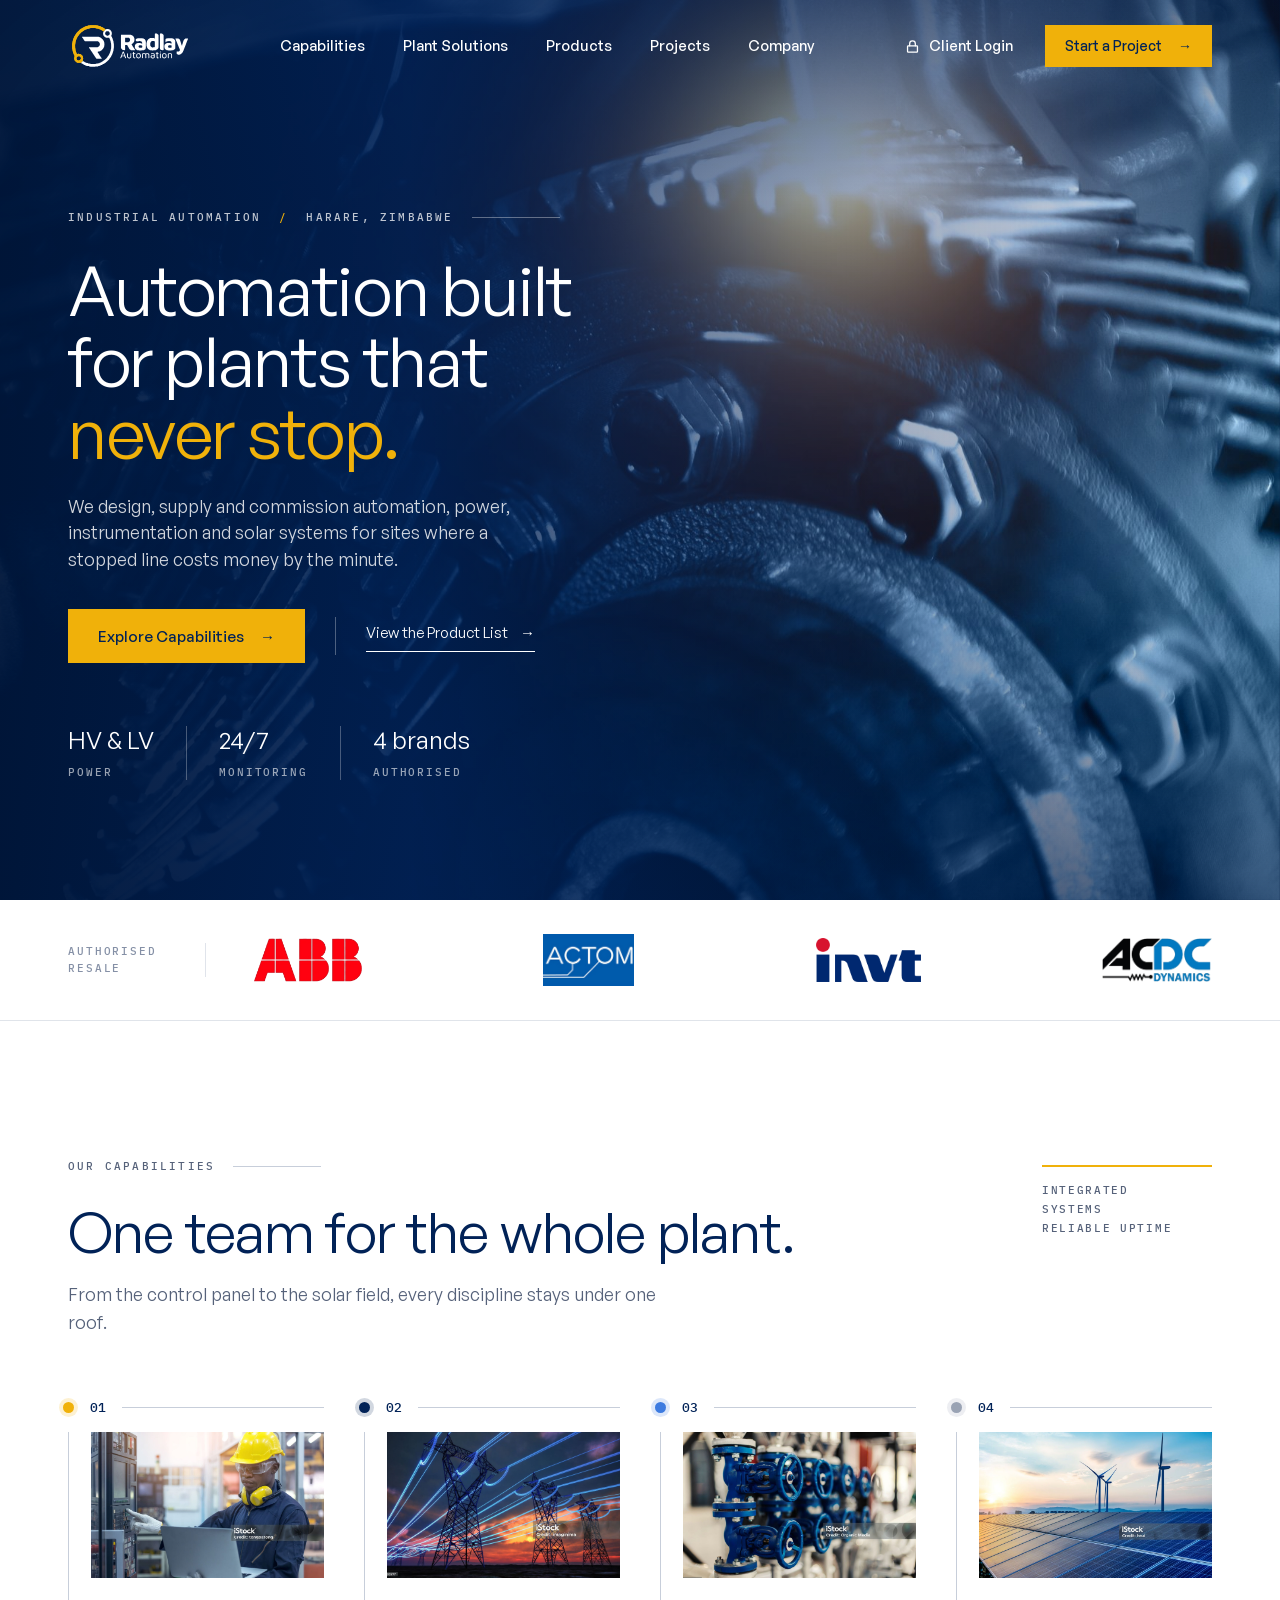
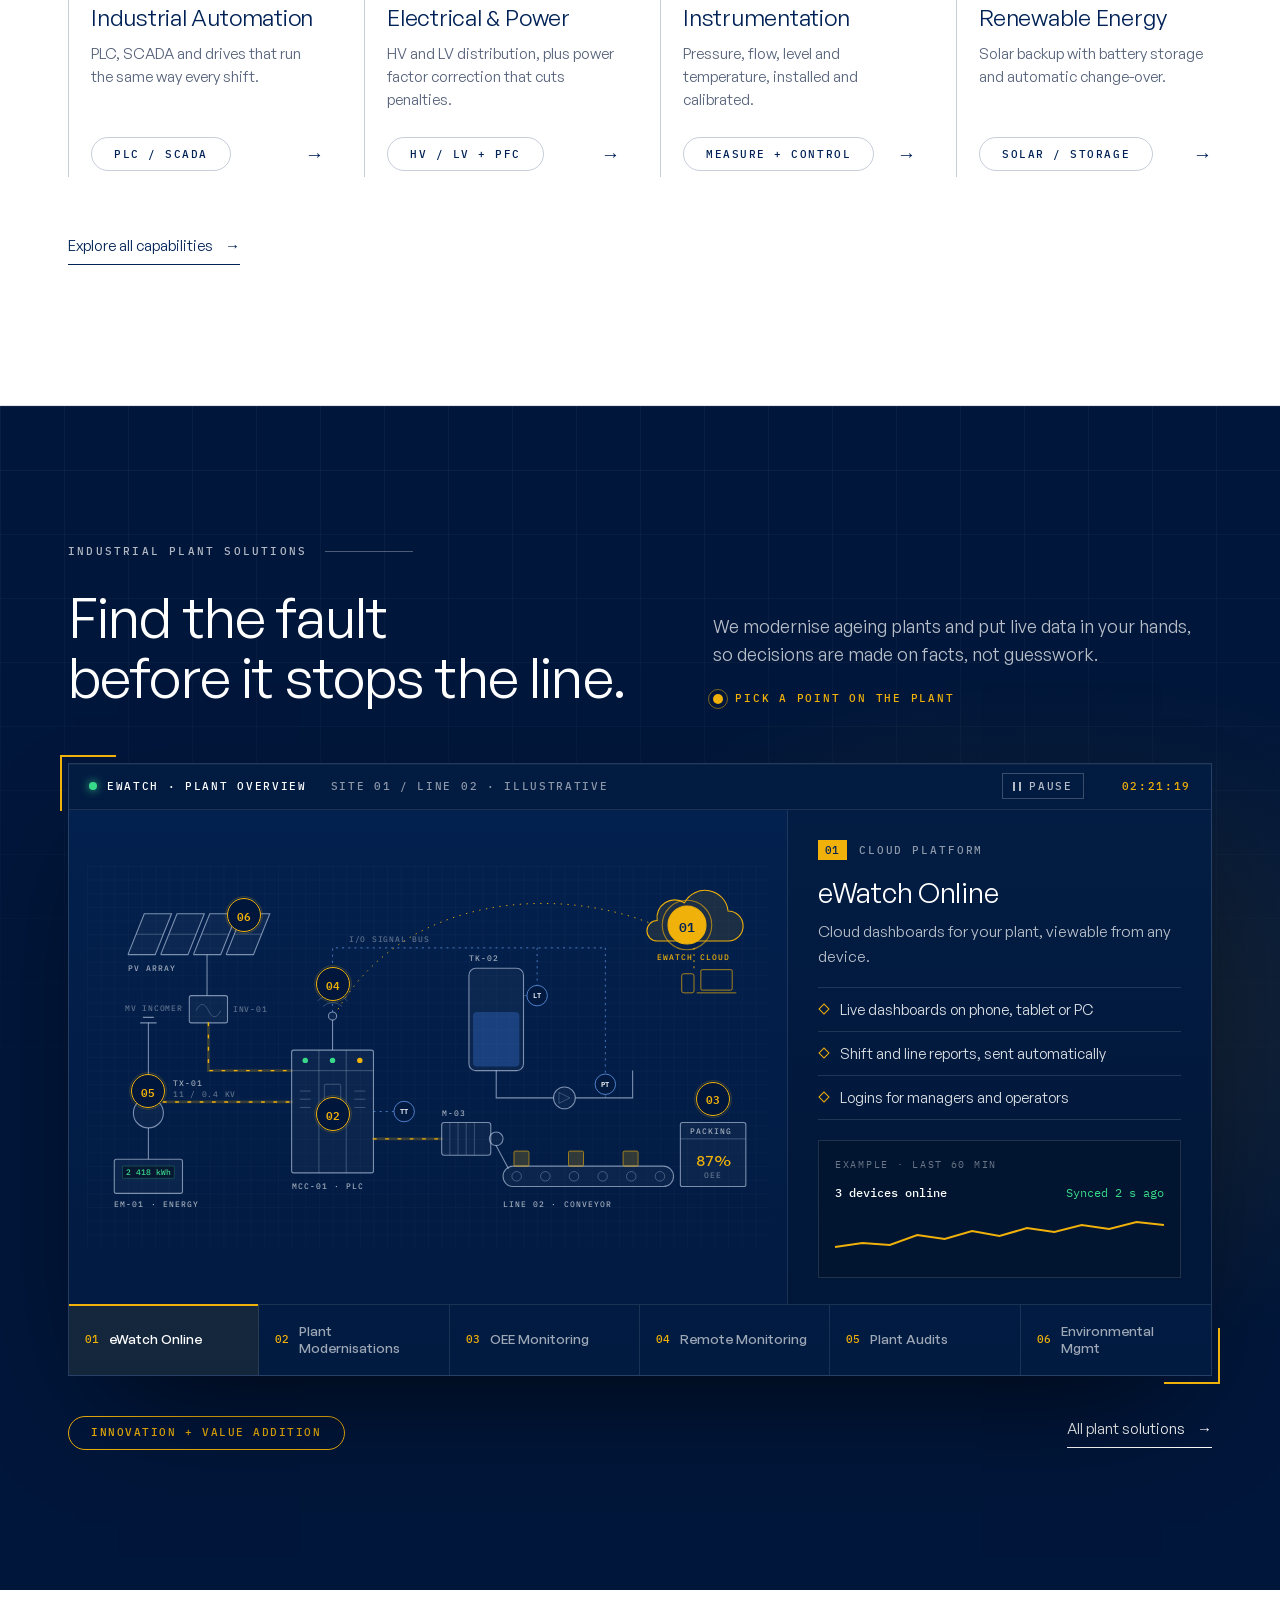
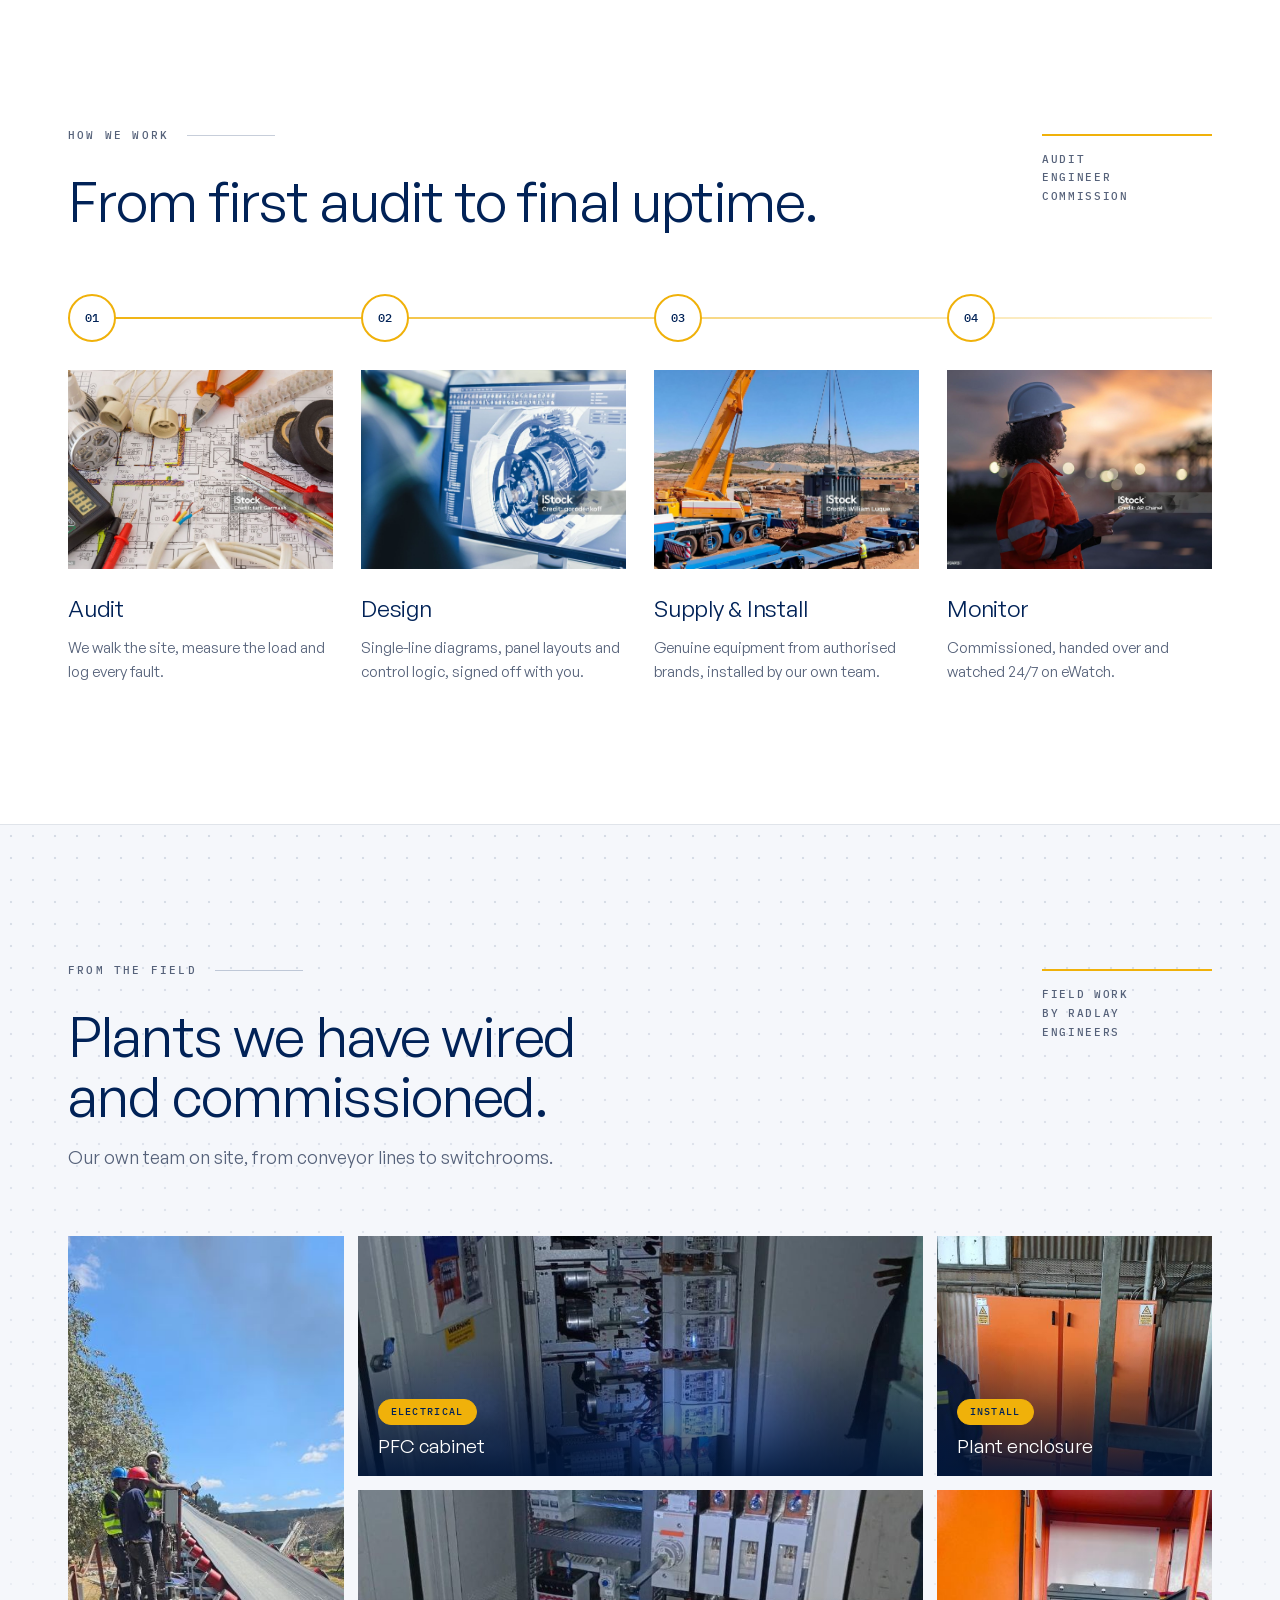
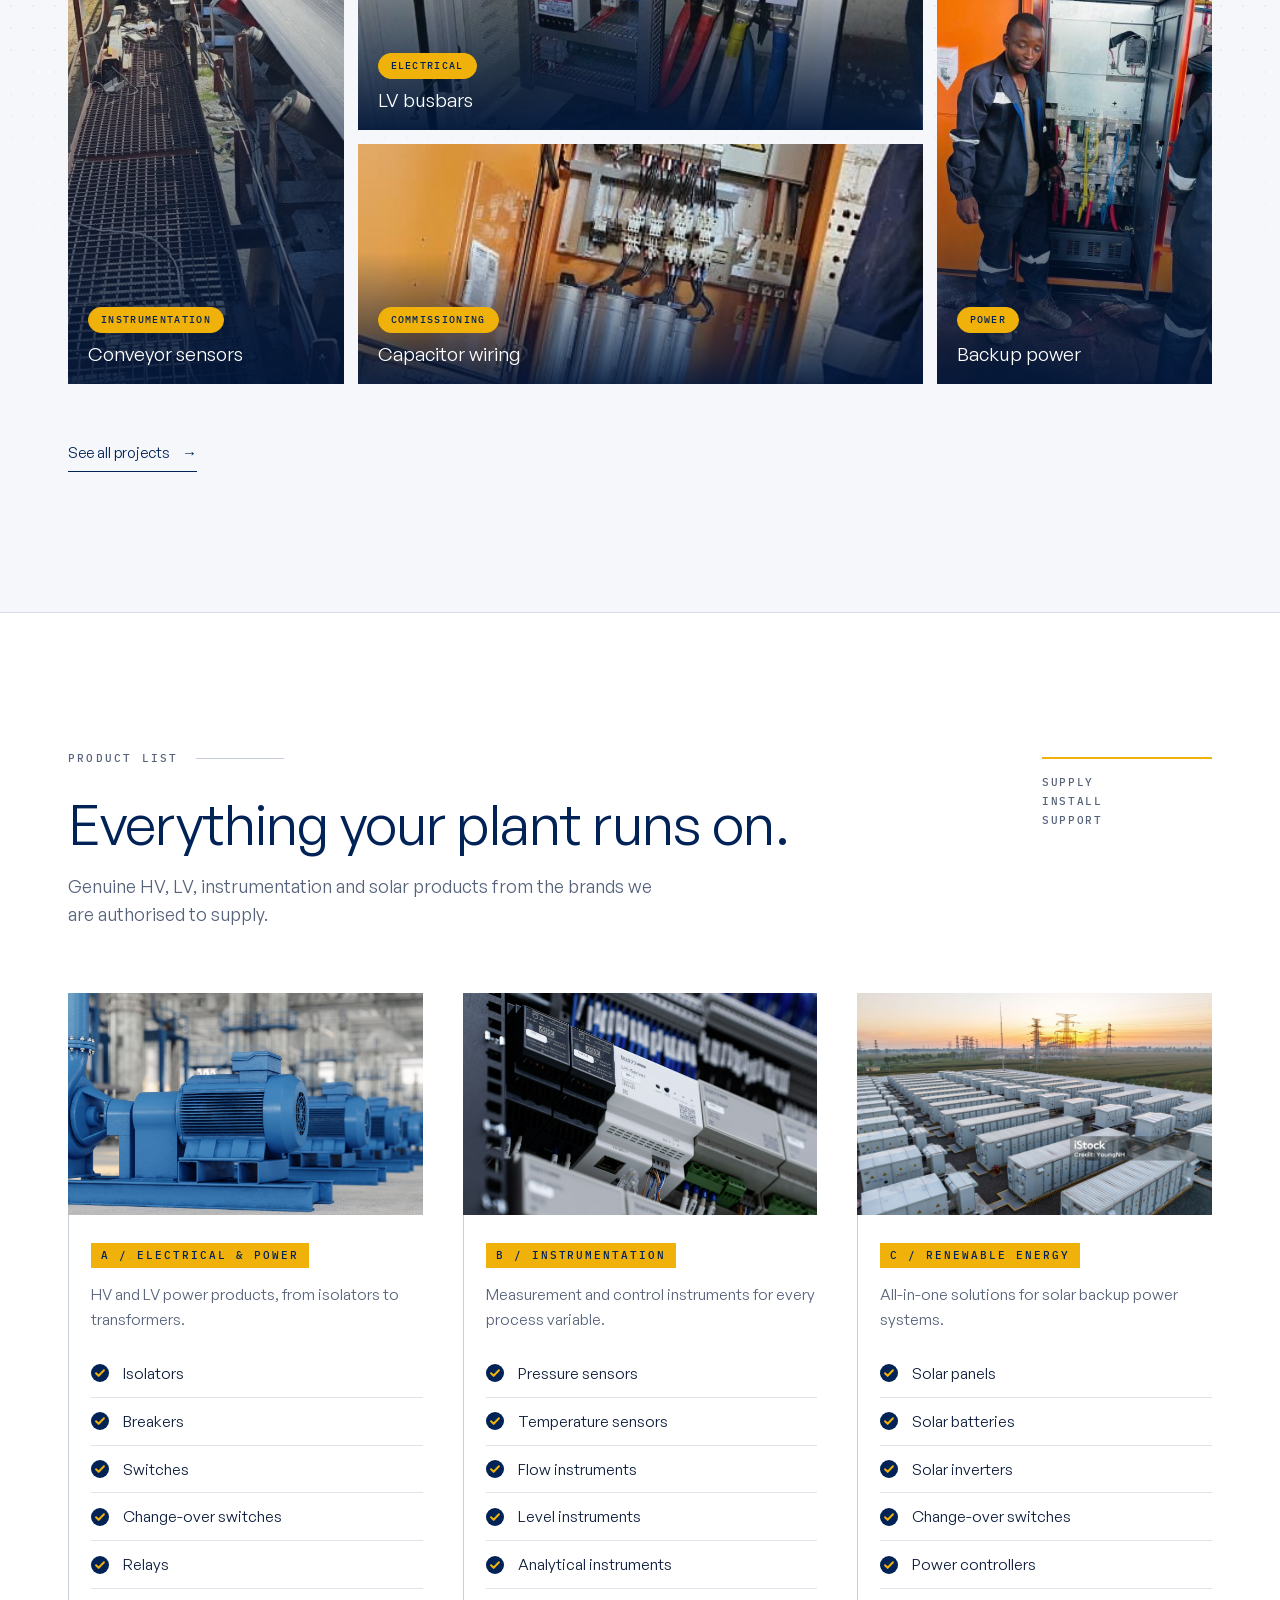
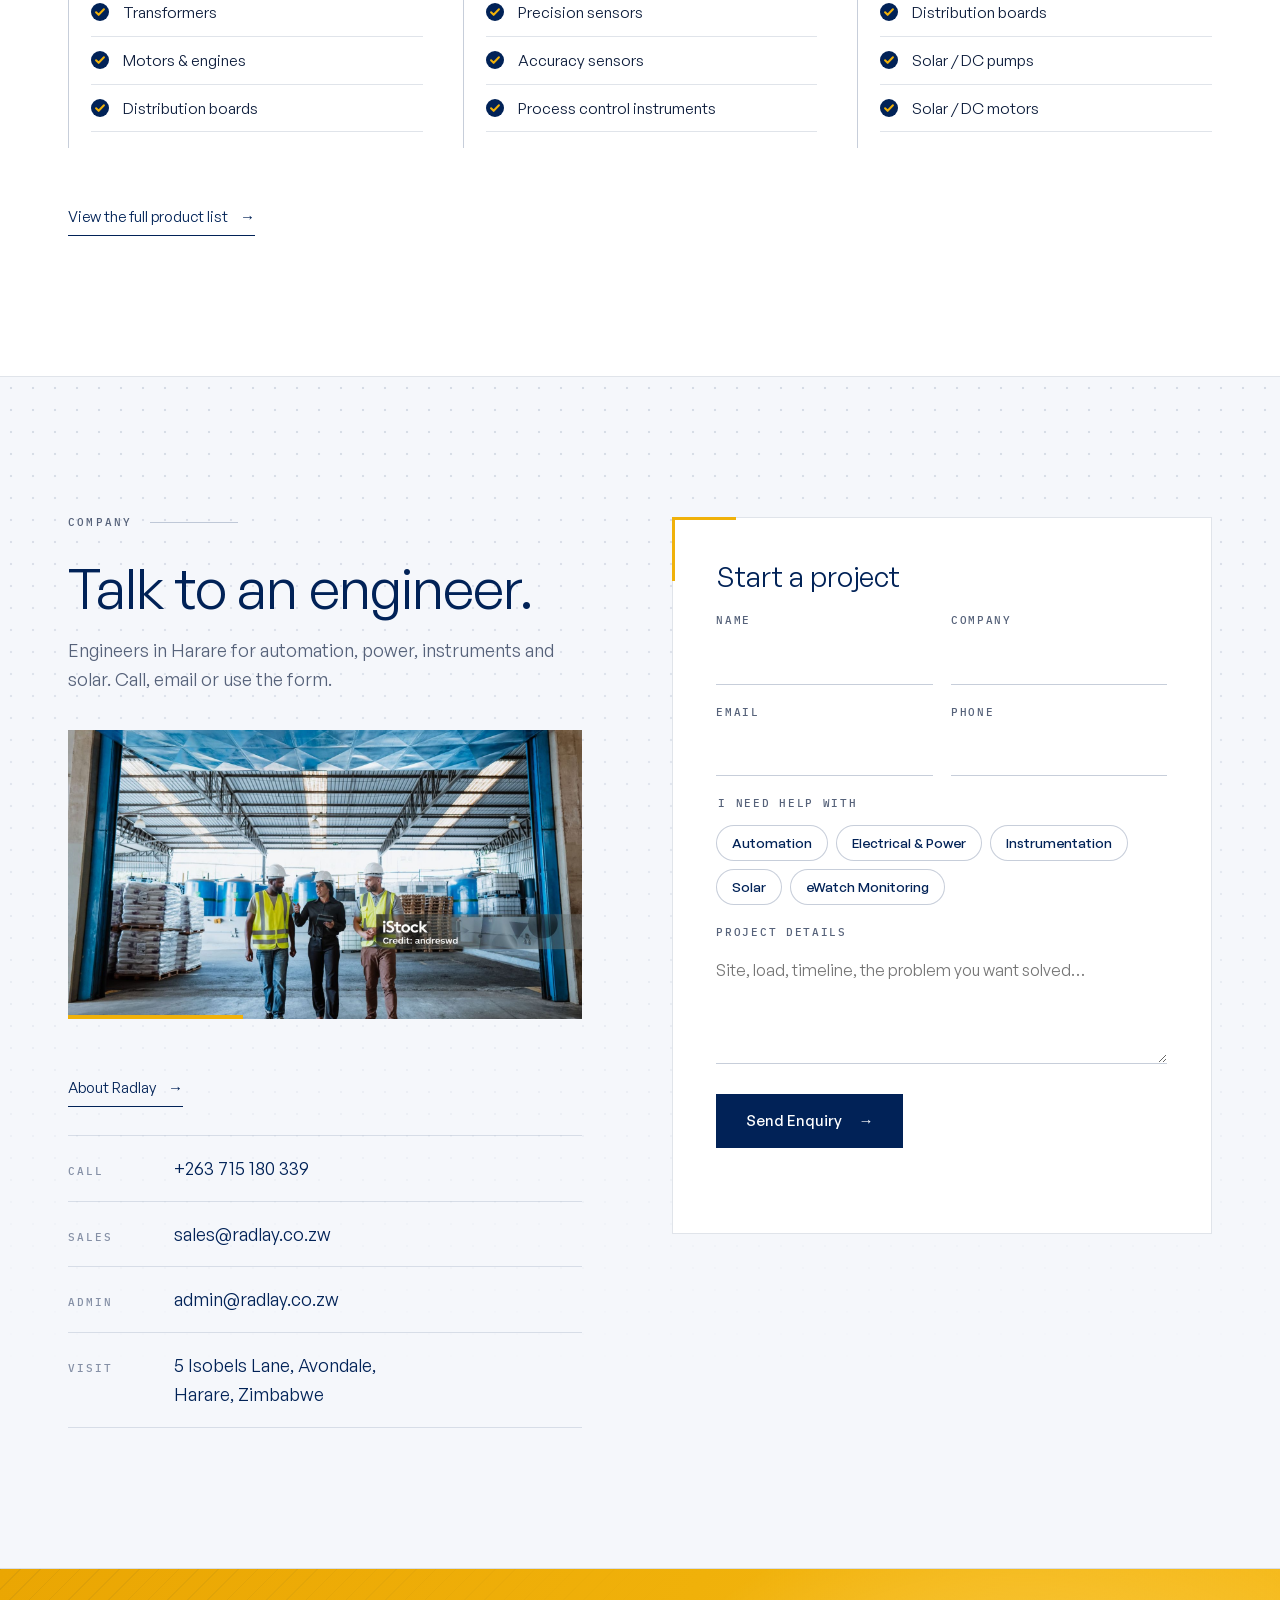
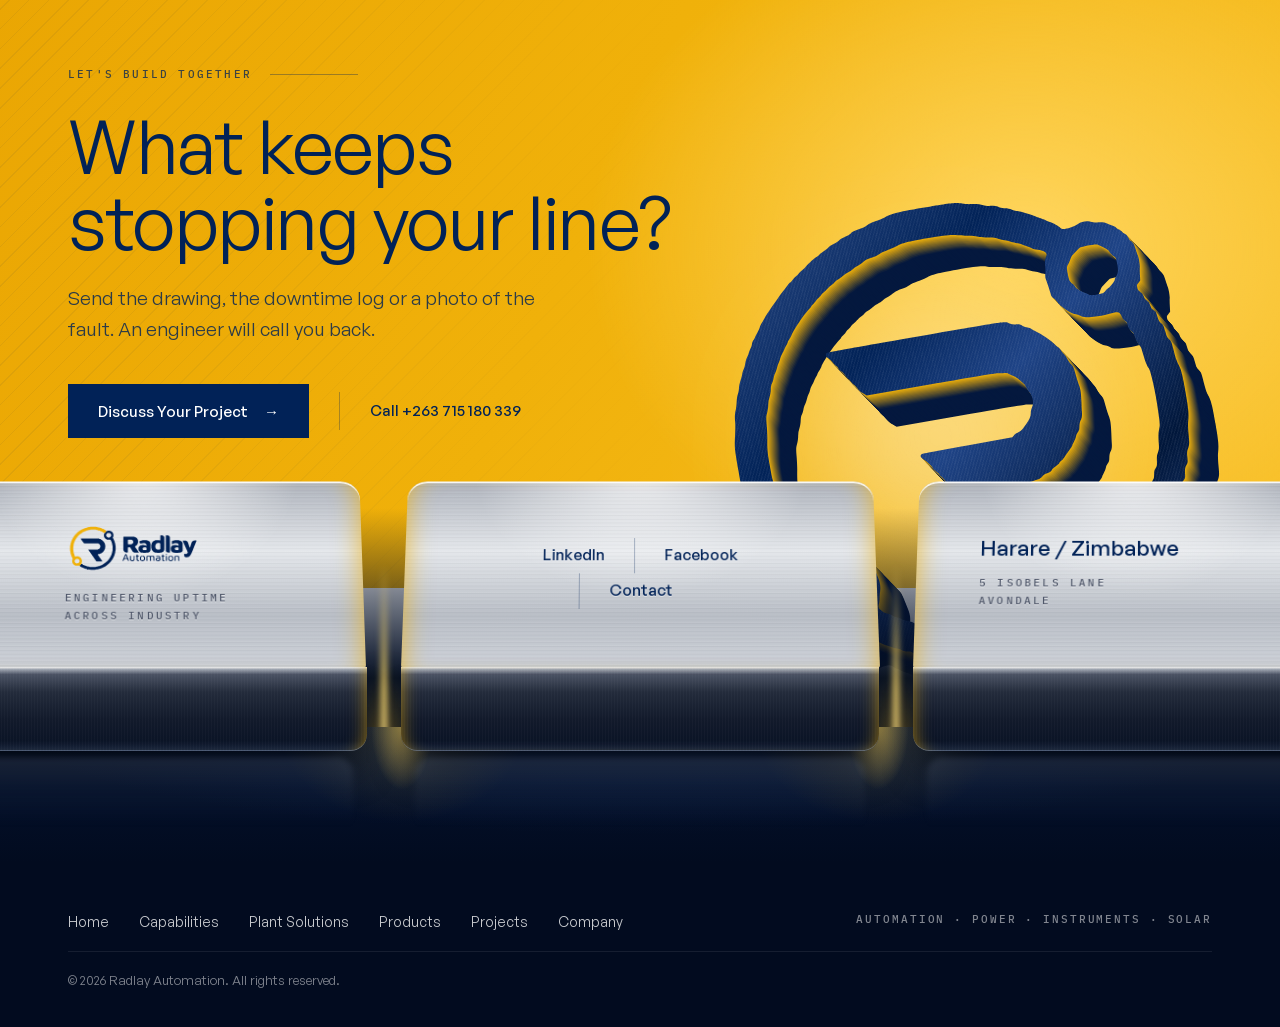
==== commit 3869a8b2: "Shorten eWatch bullet to fit the phone line budget Co-Authored-By: Claude Opus 5.5 (1M context) <nor" ====
--- a/index.html
+++ b/index.html
@@ -283,7 +283,7 @@
             <p class="read-k"><span>01</span>Cloud platform</p>
             <h3>eWatch Online</h3>
             <p>Cloud dashboards for your plant, viewable from any device.</p>
-            <ul class="read-list"><li>Live dashboards on phone, tablet or PC</li><li>Shift and line reports, sent automatically</li><li>Access set per manager, engineer and operator</li></ul>
+            <ul class="read-list"><li>Live dashboards on phone, tablet or PC</li><li>Shift and line reports, sent automatically</li><li>Logins for managers and operators</li></ul>
             <div class="widget"><p class="w-k">Example · last 60 min</p>
               <div class="w-row"><b>3 devices online</b><span class="w-ok">Synced 2 s ago</span></div>
               <svg class="w-spark" viewBox="0 0 240 48" preserveAspectRatio="none" aria-hidden="true"><path d="M0 34 L20 30 L40 32 L60 22 L80 26 L100 18 L120 23 L140 15 L160 19 L180 12 L200 16 L220 9 L240 12" fill="none" stroke="#f0b10a" stroke-width="2" vector-effect="non-scaling-stroke"/></svg>
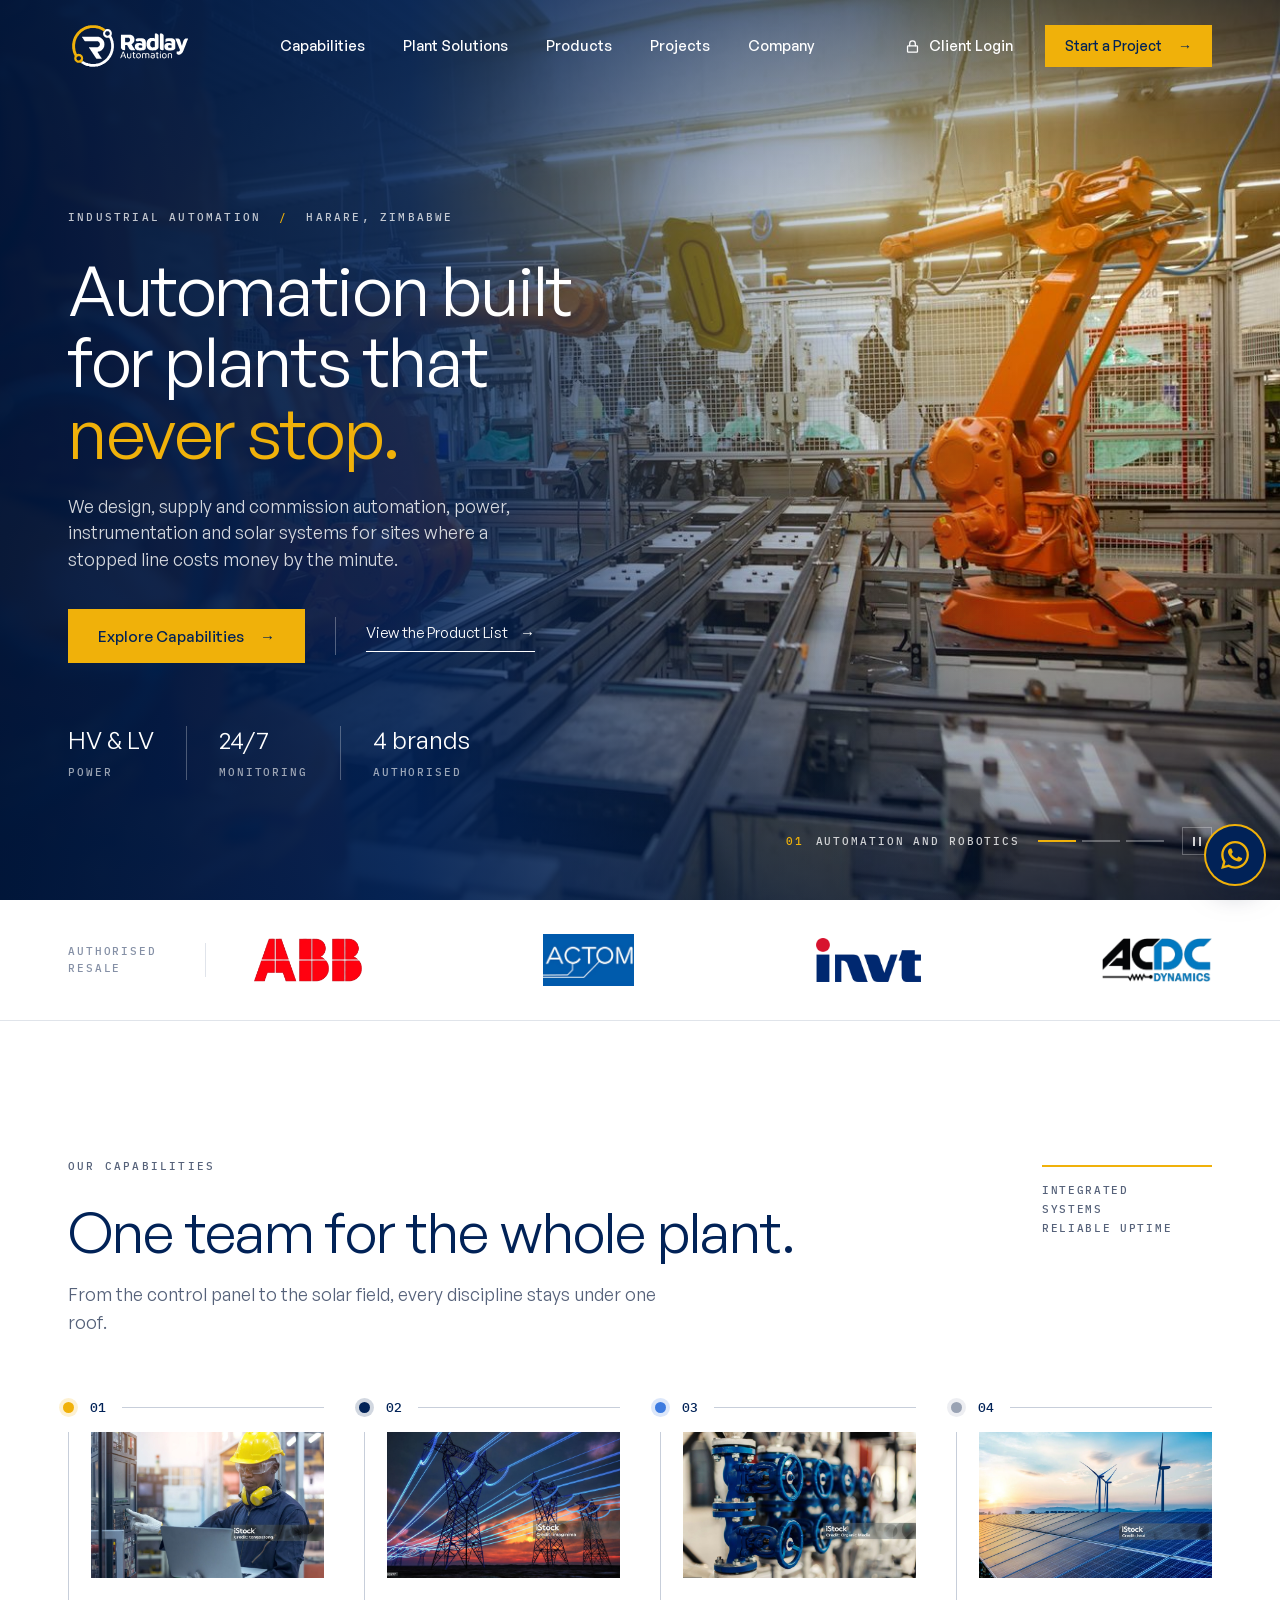
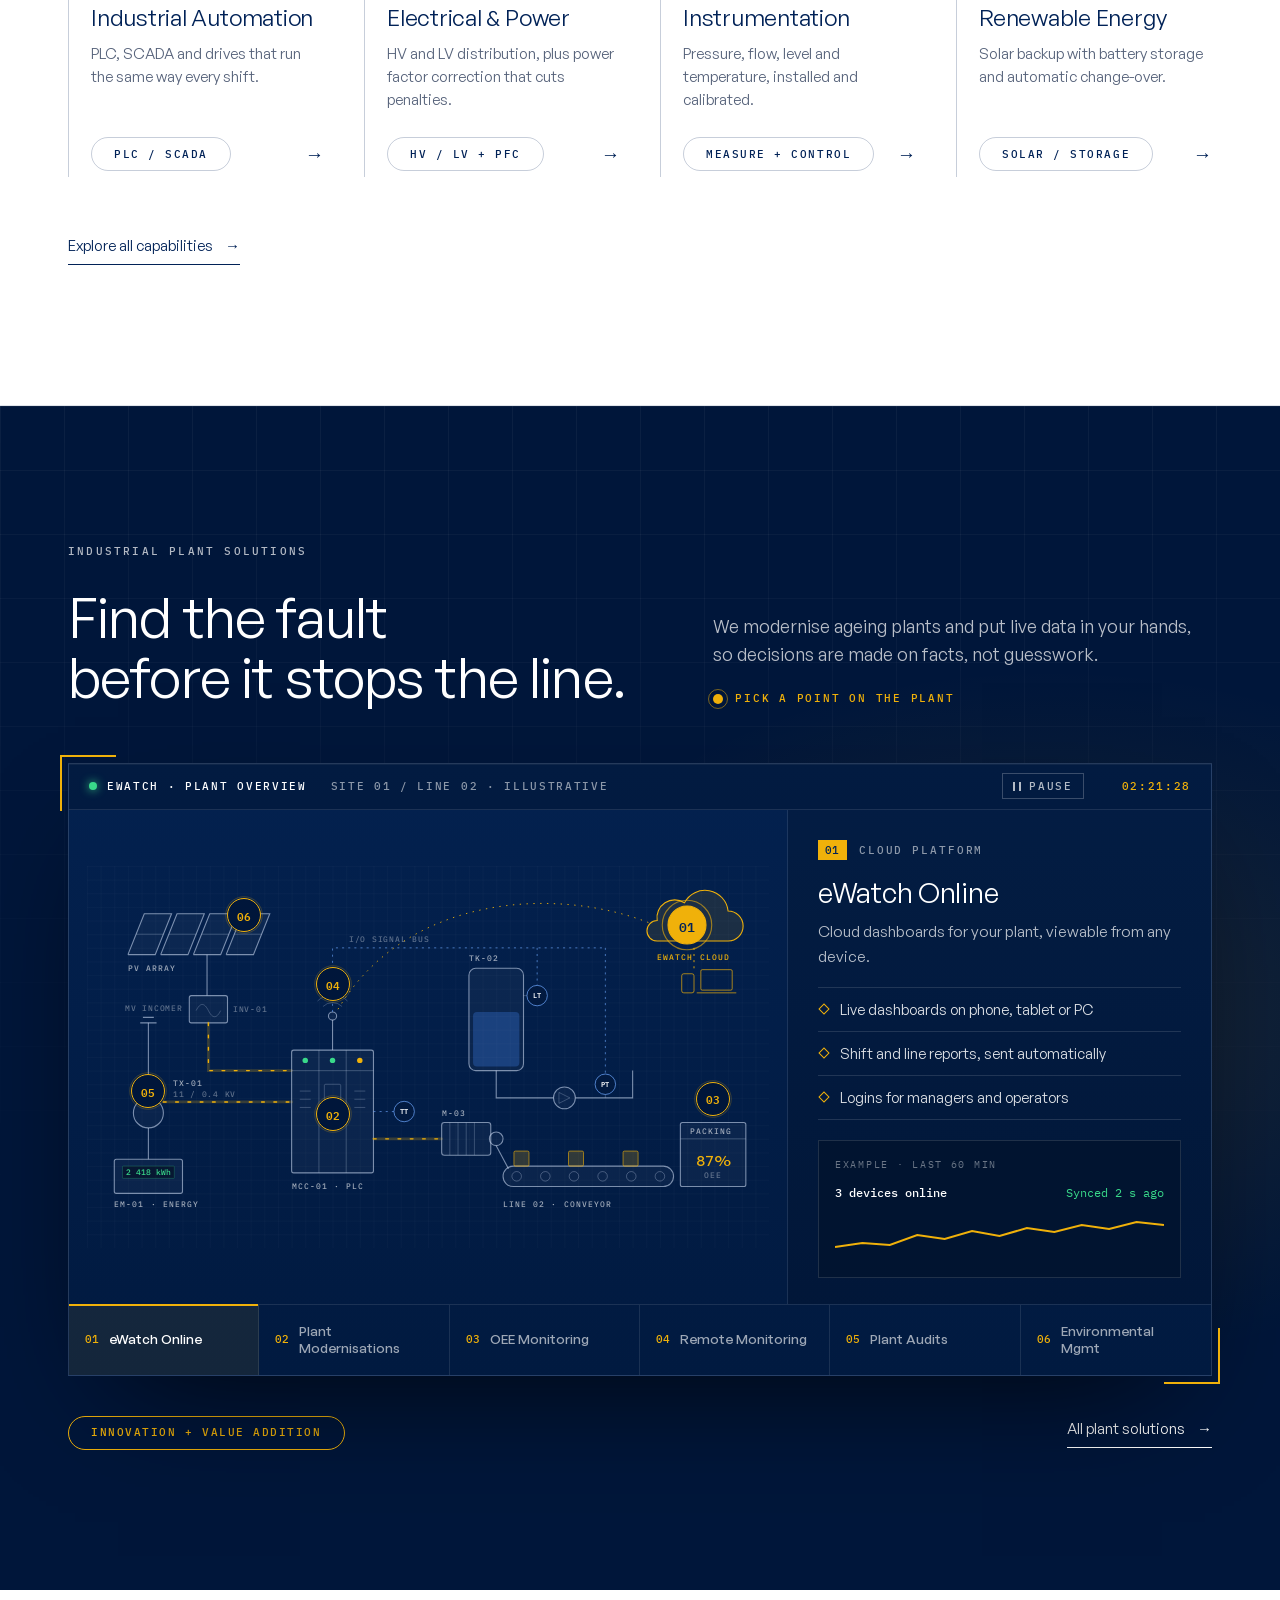
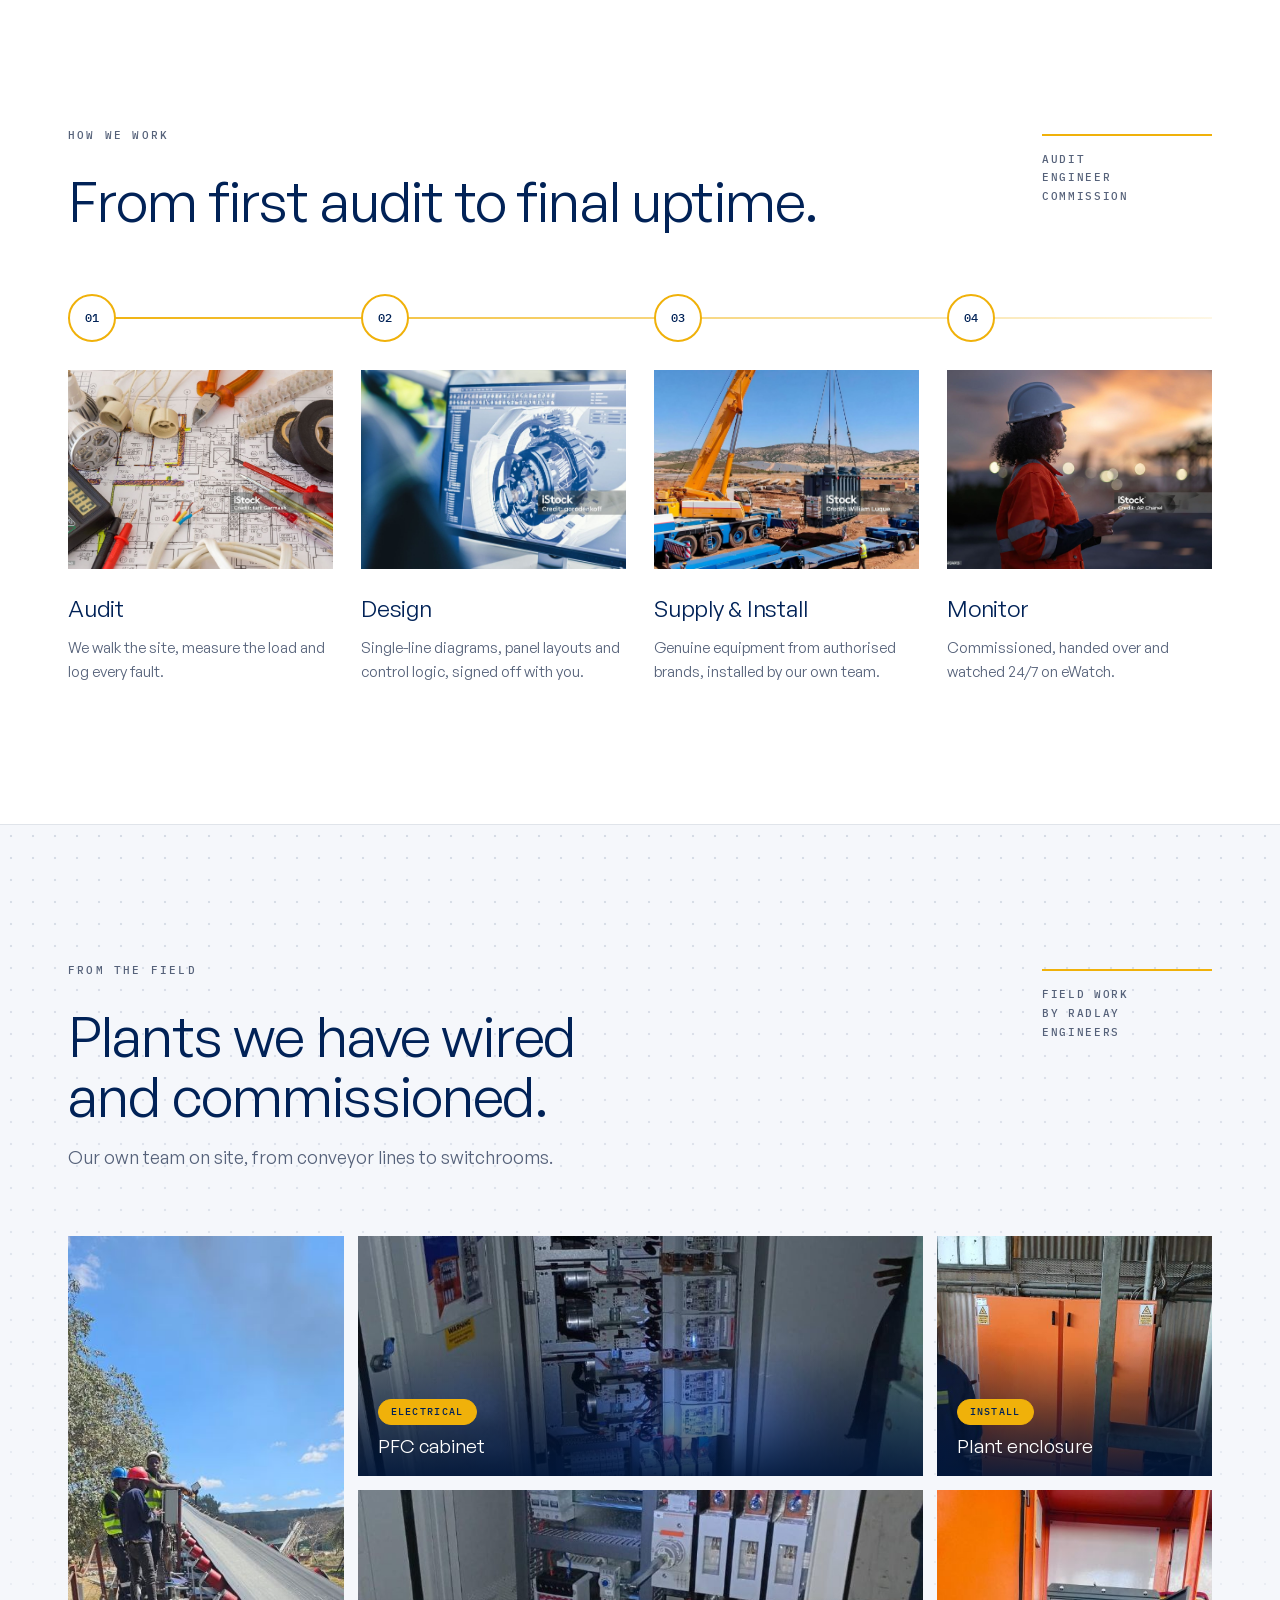
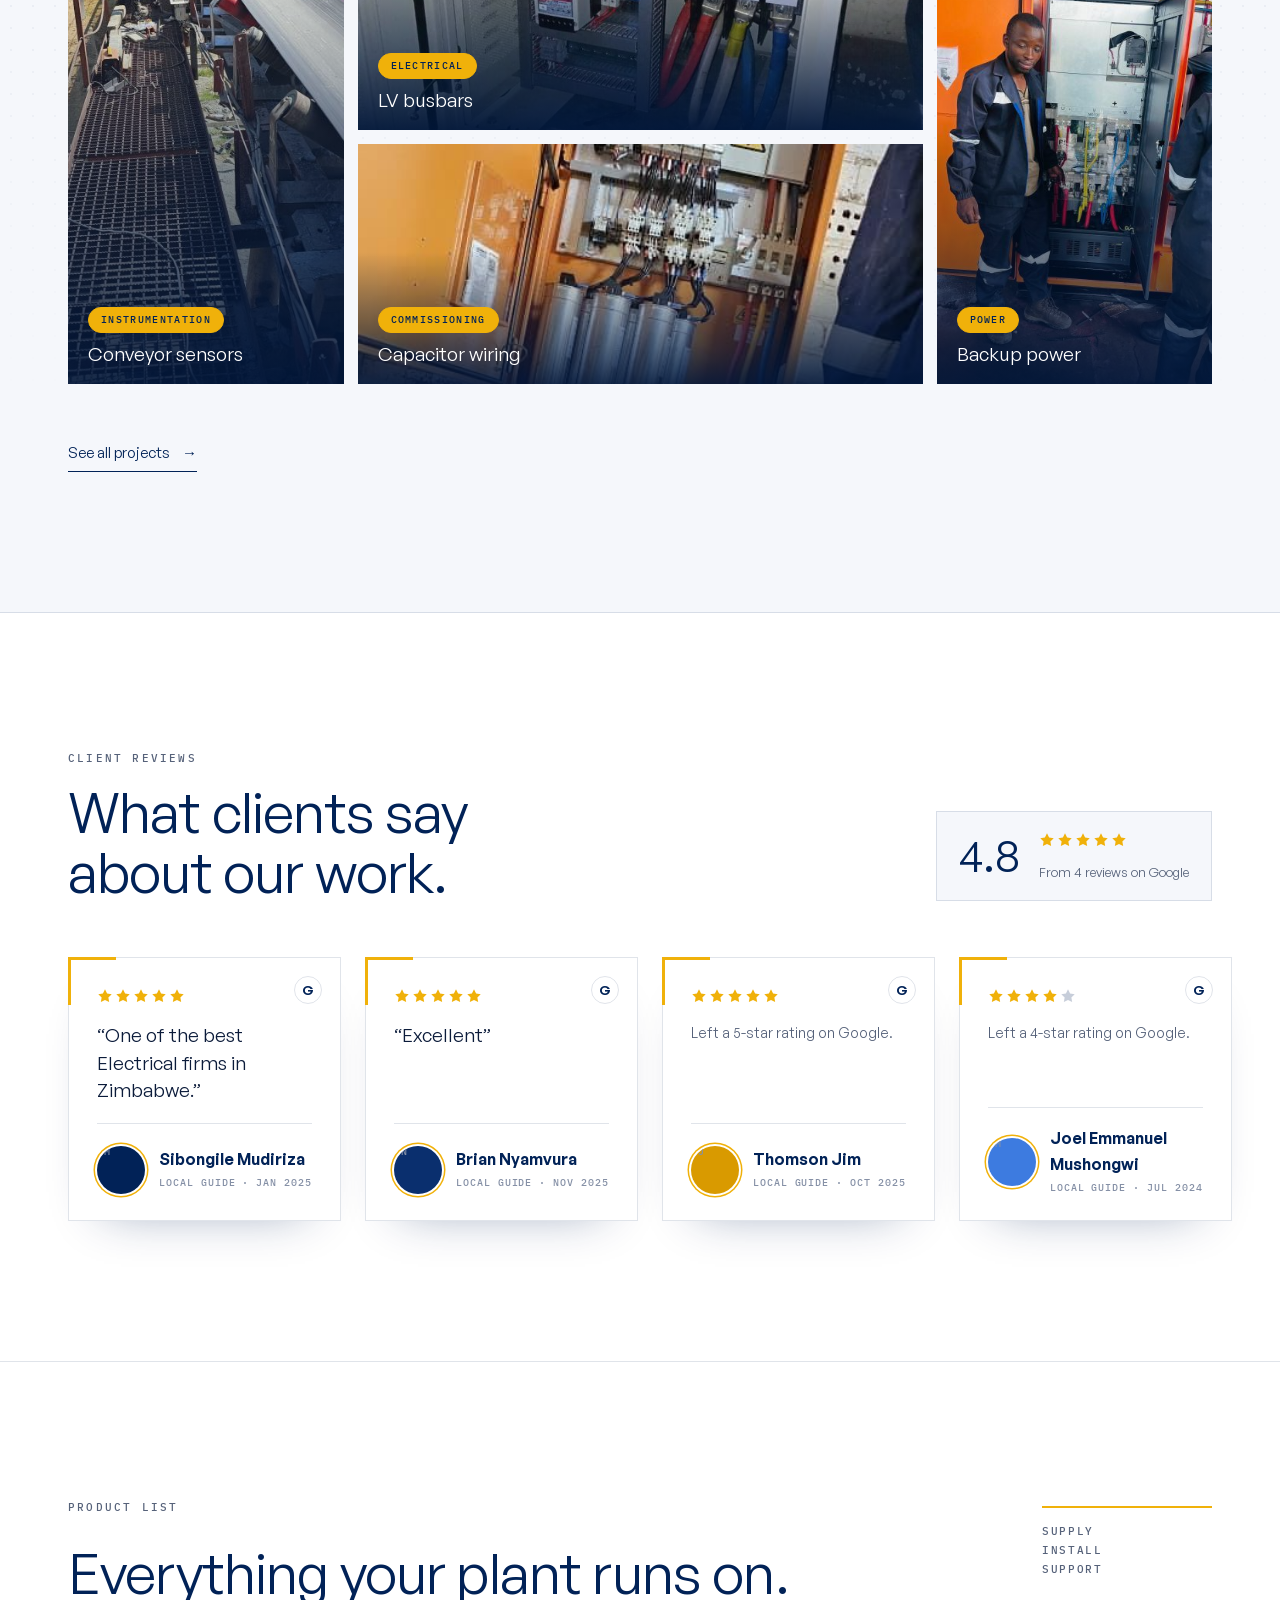
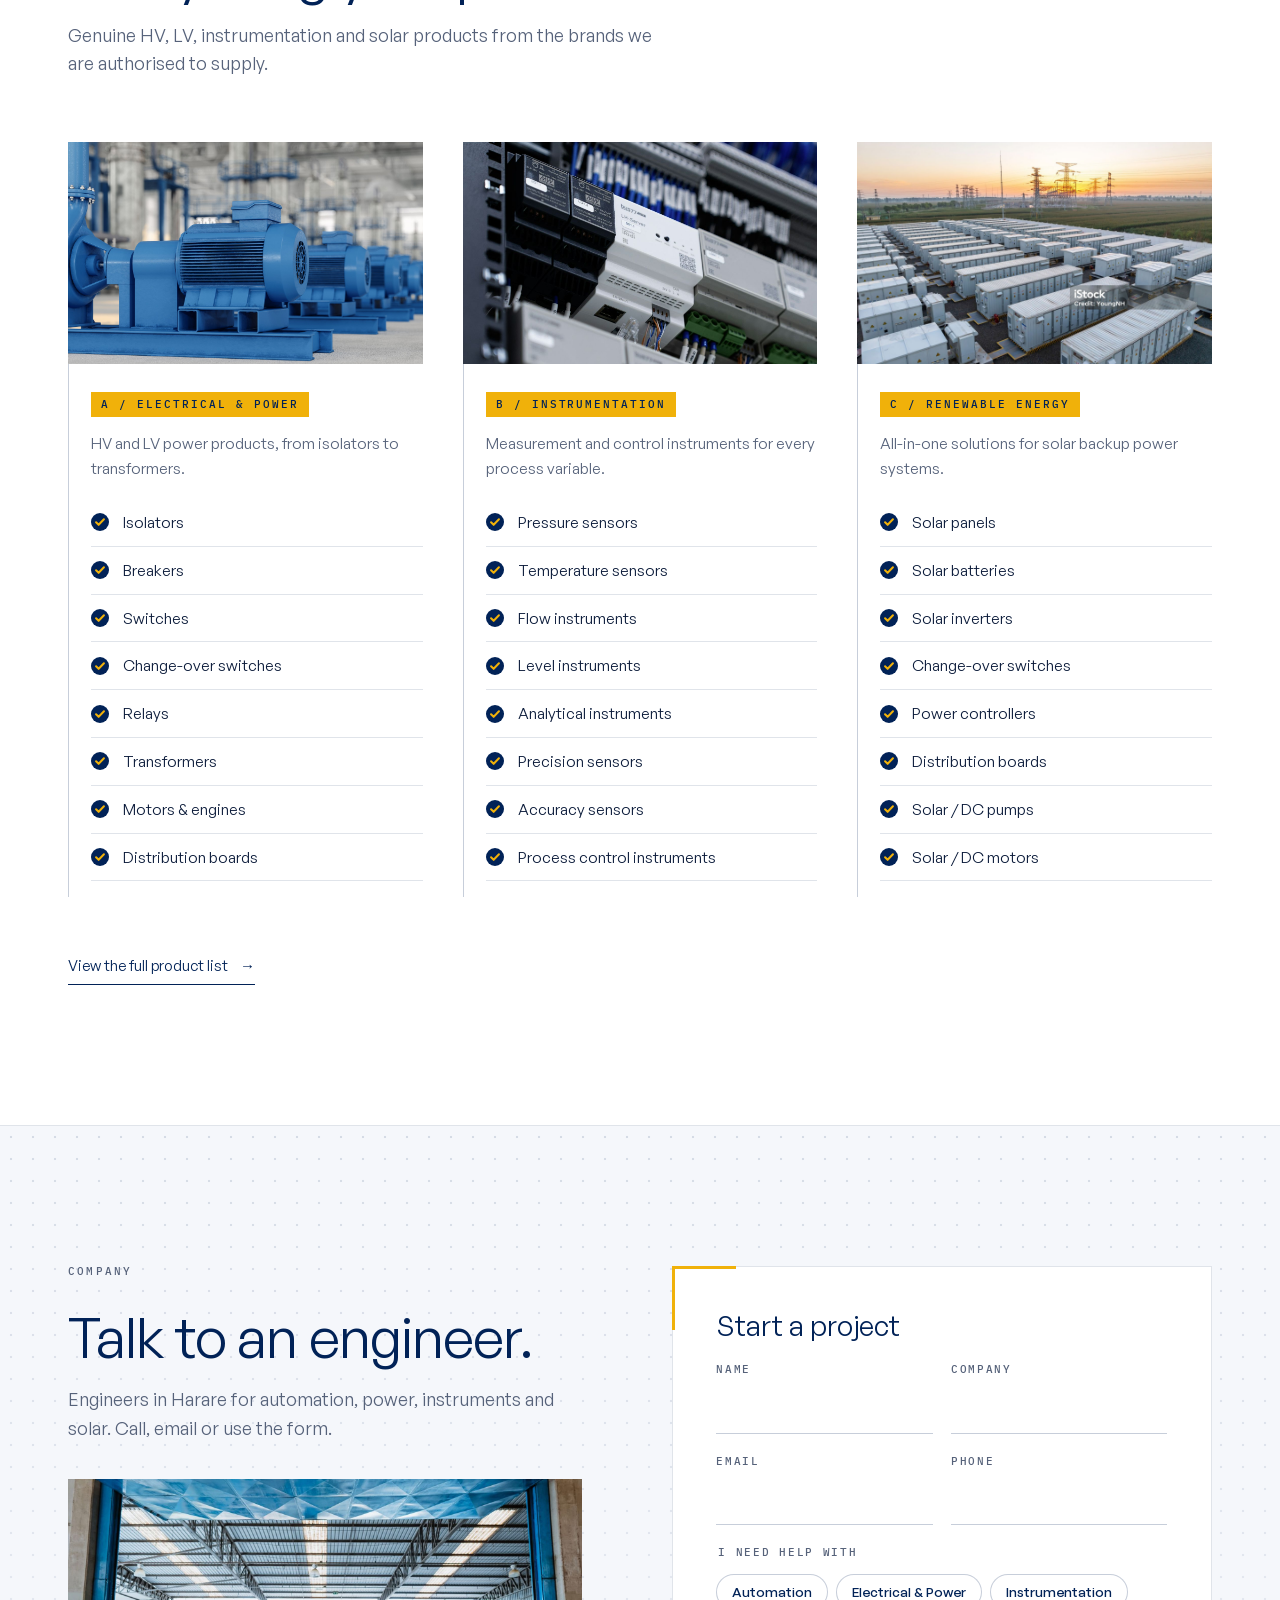
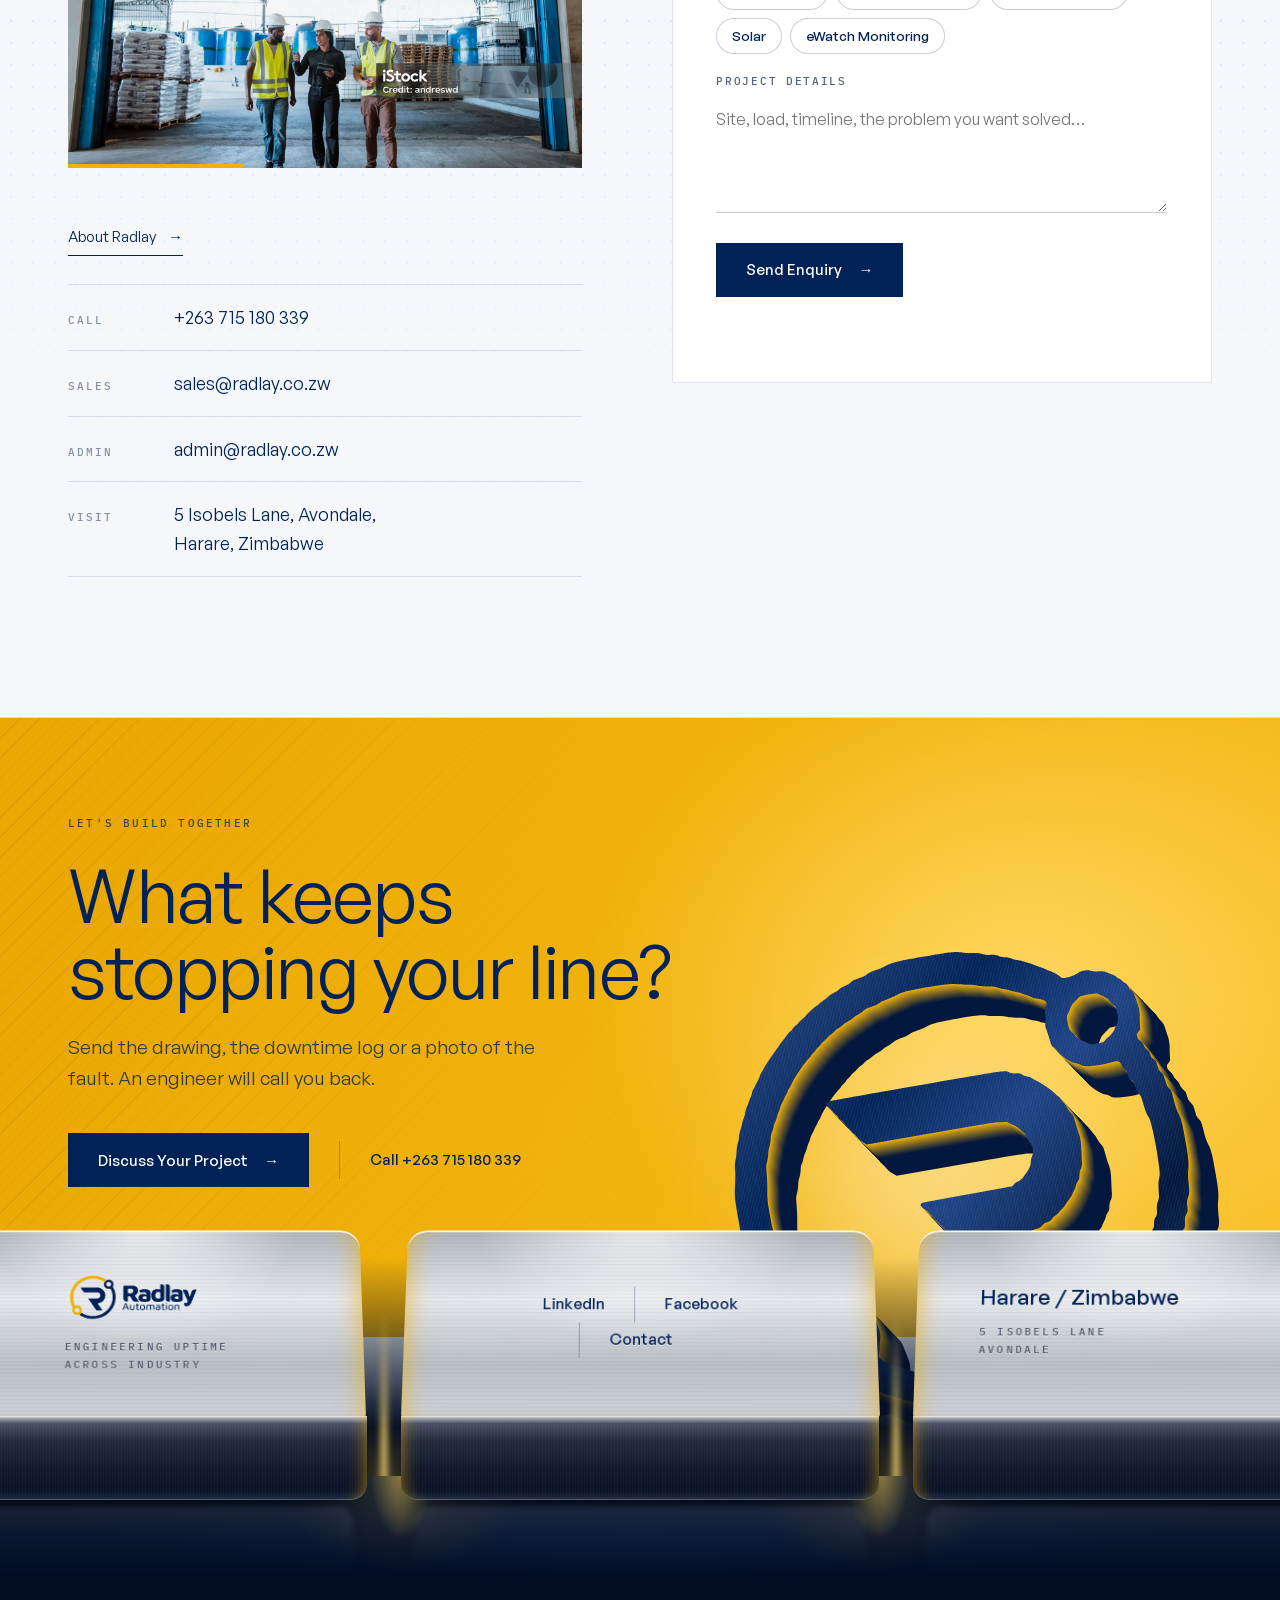
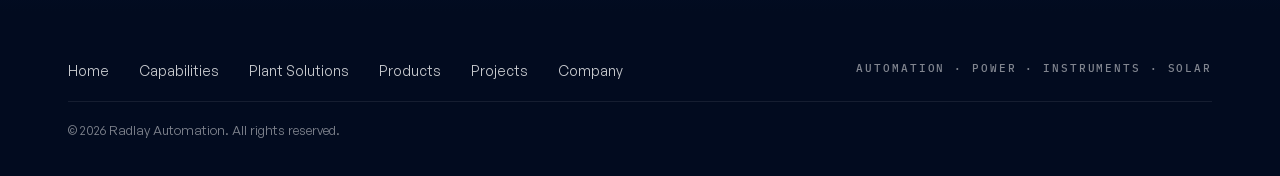
==== commit 14962c14: "Hero carousel with subject framing, partner strip, eWatch shortcut, WhatsApp, Google reviews - Home " ====
--- a/index.html
+++ b/index.html
@@ -35,6 +35,7 @@
     </nav>
     <a class="header-login" href="login.html"><svg viewBox="0 0 24 24" aria-hidden="true"><rect x="5" y="11" width="14" height="9" rx="1"/><path d="M8 11V8a4 4 0 0 1 8 0v3"/></svg>Client Login</a>
     <a class="btn btn-gold btn-sm header-cta" href="#contact">Start a Project <span class="arr">→</span></a>
+    <a class="header-live" href="solutions.html#ewatch-live" aria-label="eWatch: see a live plant dashboard"><svg viewBox="0 0 24 14" aria-hidden="true"><path pathLength="1" d="M1 8h5l2.5-6 4 11 2.5-7 1.5 2H23"/></svg><b>eWatch</b><i aria-hidden="true"></i></a>
     <button class="burger" id="burger" aria-label="Open menu" aria-expanded="false" aria-controls="nav"><span></span><span></span></button>
   </div>
 </header>
@@ -42,9 +43,11 @@
 <main id="main">
 
 <!-- ============ HERO ============ -->
-<section class="hero">
+<section class="hero hero-home">
   <div class="hero-visual" aria-hidden="true">
-    <img class="hero-photo" src="assets/img/stock/hero-gears-blue.jpg" alt="" fetchpriority="high">
+    <img class="hero-photo is-on" src="assets/img/plant-robotics.jpg" alt="" width="1400" height="933" fetchpriority="high" data-focus="74 22 89 56" style="object-position:82% 39%">
+    <img class="hero-photo" src="assets/img/power-pylon.jpg" alt="" width="1400" height="933" data-focus="63 33 81 62" style="object-position:72% 47%">
+    <img class="hero-photo" src="assets/img/stock/solar-field-walk.jpg" alt="" width="1600" height="1067" data-focus="57 24 65 40" style="object-position:61% 32%">
   </div>
 
   <div class="wrap hero-inner">
@@ -61,6 +64,20 @@
       <div><dt>24/7</dt><dd>Monitoring</dd></div>
       <div><dt>4 brands</dt><dd>Authorised</dd></div>
     </dl>
+  </div>
+
+  <div class="hero-slides">
+    <div class="wrap">
+      <div class="hero-ctrl" role="group" aria-roledescription="carousel" aria-label="What we work on">
+        <p class="hero-cap" aria-live="off"><span class="num">01</span><span data-cap>Automation and robotics</span></p>
+        <div class="hero-dots">
+          <button type="button" aria-current="true" aria-label="Slide 1: Automation and robotics" data-cap="Automation and robotics"><i></i></button>
+          <button type="button" aria-current="false" aria-label="Slide 2: HV and LV power" data-cap="HV and LV power"><i></i></button>
+          <button type="button" aria-current="false" aria-label="Slide 3: Solar and storage" data-cap="Solar and storage"><i></i></button>
+        </div>
+        <button class="hero-pause" type="button" aria-pressed="false" aria-label="Pause slides"><i aria-hidden="true"></i></button>
+      </div>
+    </div>
   </div>
 </section>
 
@@ -417,6 +434,45 @@
   </div>
 </section>
 
+<!-- ============ REVIEWS ============ -->
+<section class="section reviews" id="reviews" aria-labelledby="reviews-title">
+  <div class="wrap">
+    <div class="reviews-head">
+      <div>
+        <p class="eyebrow reveal">Client reviews</p>
+        <h2 class="sec-title reveal" id="reviews-title">What clients say about our work.</h2>
+      </div>
+      <a class="rating-card reveal" href="https://www.google.com/maps/place/?q=place_id:ChIJ-_zh-MOlMRkROCok0CqIT1Y" target="_blank" rel="noopener"><b class="num">4.8</b><div><span class="stars" role="img" aria-label="4.8 out of 5 stars"><svg viewBox="0 0 20 20"><path d="M10 1.6l2.6 5.3 5.8.8-4.2 4.1 1 5.8L10 14.9l-5.2 2.7 1-5.8-4.2-4.1 5.8-.8z"/></svg><svg viewBox="0 0 20 20"><path d="M10 1.6l2.6 5.3 5.8.8-4.2 4.1 1 5.8L10 14.9l-5.2 2.7 1-5.8-4.2-4.1 5.8-.8z"/></svg><svg viewBox="0 0 20 20"><path d="M10 1.6l2.6 5.3 5.8.8-4.2 4.1 1 5.8L10 14.9l-5.2 2.7 1-5.8-4.2-4.1 5.8-.8z"/></svg><svg viewBox="0 0 20 20"><path d="M10 1.6l2.6 5.3 5.8.8-4.2 4.1 1 5.8L10 14.9l-5.2 2.7 1-5.8-4.2-4.1 5.8-.8z"/></svg><svg viewBox="0 0 20 20"><path d="M10 1.6l2.6 5.3 5.8.8-4.2 4.1 1 5.8L10 14.9l-5.2 2.7 1-5.8-4.2-4.1 5.8-.8z"/></svg></span><p>From 4 reviews on Google</p></div></a>
+    </div>
+    <ul class="review-track">
+      <li class="review reveal">
+        <a class="review-src" href="https://www.google.com/maps/reviews/data=!4m8!14m7!1m6!2m5!1sChdDSUhNMG9nS0VJQ0FnSURfM2RMU21nRRAB!2m1!1s0x0:0x564f882ad0242a38!3m1!1s2@1:CIHM0ogKEICAgID_3dLSmgE%7C%7C?hl=en-US" target="_blank" rel="noopener" aria-label="Read Sibongile Mudiriza's review on Google">G</a>
+        <span class="stars" role="img" aria-label="5 out of 5 stars"><svg viewBox="0 0 20 20"><path d="M10 1.6l2.6 5.3 5.8.8-4.2 4.1 1 5.8L10 14.9l-5.2 2.7 1-5.8-4.2-4.1 5.8-.8z"/></svg><svg viewBox="0 0 20 20"><path d="M10 1.6l2.6 5.3 5.8.8-4.2 4.1 1 5.8L10 14.9l-5.2 2.7 1-5.8-4.2-4.1 5.8-.8z"/></svg><svg viewBox="0 0 20 20"><path d="M10 1.6l2.6 5.3 5.8.8-4.2 4.1 1 5.8L10 14.9l-5.2 2.7 1-5.8-4.2-4.1 5.8-.8z"/></svg><svg viewBox="0 0 20 20"><path d="M10 1.6l2.6 5.3 5.8.8-4.2 4.1 1 5.8L10 14.9l-5.2 2.7 1-5.8-4.2-4.1 5.8-.8z"/></svg><svg viewBox="0 0 20 20"><path d="M10 1.6l2.6 5.3 5.8.8-4.2 4.1 1 5.8L10 14.9l-5.2 2.7 1-5.8-4.2-4.1 5.8-.8z"/></svg></span>
+        <p class="review-q">&ldquo;One of the best Electrical firms in Zimbabwe.&rdquo;</p>
+        <div class="review-by"><span class="avatar" style="--av:#012257" aria-hidden="true">SM<img src="https://lh3.googleusercontent.com/a/ACg8ocL0y76nt96badIKpZUSMiOUDduRkvNpg9UUJQduNs661dz3RA=s120-c-rp-mo-br100" alt="" width="48" height="48" loading="lazy" referrerpolicy="no-referrer" onerror="this.remove()"></span><div><strong>Sibongile Mudiriza</strong><span>Local Guide · Jan 2025</span></div></div>
+      </li>
+      <li class="review reveal">
+        <a class="review-src" href="https://www.google.com/maps/reviews/data=!4m8!14m7!1m6!2m5!1sCi9DQUlRQUNvZENodHljRjlvT2xOd1VXWllXalJNVjA1RU5HeDBlVTlGYlhGNFVXYxAB!2m1!1s0x0:0x564f882ad0242a38!3m1!1s2@1:CAIQACodChtycF9oOlNwUWZYWjRMV05ENGx0eU9FbXF4UWc%7C%7C?hl=en-US" target="_blank" rel="noopener" aria-label="Read Brian Nyamvura's review on Google">G</a>
+        <span class="stars" role="img" aria-label="5 out of 5 stars"><svg viewBox="0 0 20 20"><path d="M10 1.6l2.6 5.3 5.8.8-4.2 4.1 1 5.8L10 14.9l-5.2 2.7 1-5.8-4.2-4.1 5.8-.8z"/></svg><svg viewBox="0 0 20 20"><path d="M10 1.6l2.6 5.3 5.8.8-4.2 4.1 1 5.8L10 14.9l-5.2 2.7 1-5.8-4.2-4.1 5.8-.8z"/></svg><svg viewBox="0 0 20 20"><path d="M10 1.6l2.6 5.3 5.8.8-4.2 4.1 1 5.8L10 14.9l-5.2 2.7 1-5.8-4.2-4.1 5.8-.8z"/></svg><svg viewBox="0 0 20 20"><path d="M10 1.6l2.6 5.3 5.8.8-4.2 4.1 1 5.8L10 14.9l-5.2 2.7 1-5.8-4.2-4.1 5.8-.8z"/></svg><svg viewBox="0 0 20 20"><path d="M10 1.6l2.6 5.3 5.8.8-4.2 4.1 1 5.8L10 14.9l-5.2 2.7 1-5.8-4.2-4.1 5.8-.8z"/></svg></span>
+        <p class="review-q">&ldquo;Excellent&rdquo;</p>
+        <div class="review-by"><span class="avatar" style="--av:#0a2f6e" aria-hidden="true">BN<img src="https://lh3.googleusercontent.com/a/ACg8ocK3Lsj7MvSy-YGeboHnr-d5pdIZhXOKcVFPyyWlFpdG5D5F82Gc=s120-c-rp-mo-ba12-br100" alt="" width="48" height="48" loading="lazy" referrerpolicy="no-referrer" onerror="this.remove()"></span><div><strong>Brian Nyamvura</strong><span>Local Guide · Nov 2025</span></div></div>
+      </li>
+      <li class="review reveal">
+        <a class="review-src" href="https://www.google.com/maps/reviews/data=!4m8!14m7!1m6!2m5!1sCi9DQUlRQUNvZENodHljRjlvT2twRVN6ZFlXVlkwYWtoUmNuWjRaM2xEVFVVMk5FRRAB!2m1!1s0x0:0x564f882ad0242a38!3m1!1s2@1:CAIQACodChtycF9oOkpESzdYWVY0akhRcnZ4Z3lDTUU2NEE%7C%7C?hl=en-US" target="_blank" rel="noopener" aria-label="Read Thomson Jim's review on Google">G</a>
+        <span class="stars" role="img" aria-label="5 out of 5 stars"><svg viewBox="0 0 20 20"><path d="M10 1.6l2.6 5.3 5.8.8-4.2 4.1 1 5.8L10 14.9l-5.2 2.7 1-5.8-4.2-4.1 5.8-.8z"/></svg><svg viewBox="0 0 20 20"><path d="M10 1.6l2.6 5.3 5.8.8-4.2 4.1 1 5.8L10 14.9l-5.2 2.7 1-5.8-4.2-4.1 5.8-.8z"/></svg><svg viewBox="0 0 20 20"><path d="M10 1.6l2.6 5.3 5.8.8-4.2 4.1 1 5.8L10 14.9l-5.2 2.7 1-5.8-4.2-4.1 5.8-.8z"/></svg><svg viewBox="0 0 20 20"><path d="M10 1.6l2.6 5.3 5.8.8-4.2 4.1 1 5.8L10 14.9l-5.2 2.7 1-5.8-4.2-4.1 5.8-.8z"/></svg><svg viewBox="0 0 20 20"><path d="M10 1.6l2.6 5.3 5.8.8-4.2 4.1 1 5.8L10 14.9l-5.2 2.7 1-5.8-4.2-4.1 5.8-.8z"/></svg></span>
+        <p class="review-q review-q-none">Left a 5-star rating on Google.</p>
+        <div class="review-by"><span class="avatar" style="--av:#d99a00" aria-hidden="true">TJ<img src="https://lh3.googleusercontent.com/a-/ALV-UjWXcADoY2DI8NJ83RvGu3wY_nS2o_WV46YJ8J3mFhBcIy5dxqhm=s120-c-rp-mo-ba12-br100" alt="" width="48" height="48" loading="lazy" referrerpolicy="no-referrer" onerror="this.remove()"></span><div><strong>Thomson Jim</strong><span>Local Guide · Oct 2025</span></div></div>
+      </li>
+      <li class="review reveal">
+        <a class="review-src" href="https://www.google.com/maps/reviews/data=!4m8!14m7!1m6!2m5!1sChdDSUhNMG9nS0VJQ0FnSUNybTVuZTl3RRAB!2m1!1s0x0:0x564f882ad0242a38!3m1!1s2@1:CIHM0ogKEICAgICrm5ne9wE%7C%7C?hl=en-US" target="_blank" rel="noopener" aria-label="Read Joel Emmanuel Mushongwi's review on Google">G</a>
+        <span class="stars" role="img" aria-label="4 out of 5 stars"><svg viewBox="0 0 20 20"><path d="M10 1.6l2.6 5.3 5.8.8-4.2 4.1 1 5.8L10 14.9l-5.2 2.7 1-5.8-4.2-4.1 5.8-.8z"/></svg><svg viewBox="0 0 20 20"><path d="M10 1.6l2.6 5.3 5.8.8-4.2 4.1 1 5.8L10 14.9l-5.2 2.7 1-5.8-4.2-4.1 5.8-.8z"/></svg><svg viewBox="0 0 20 20"><path d="M10 1.6l2.6 5.3 5.8.8-4.2 4.1 1 5.8L10 14.9l-5.2 2.7 1-5.8-4.2-4.1 5.8-.8z"/></svg><svg viewBox="0 0 20 20"><path d="M10 1.6l2.6 5.3 5.8.8-4.2 4.1 1 5.8L10 14.9l-5.2 2.7 1-5.8-4.2-4.1 5.8-.8z"/></svg><svg viewBox="0 0 20 20" class="off"><path d="M10 1.6l2.6 5.3 5.8.8-4.2 4.1 1 5.8L10 14.9l-5.2 2.7 1-5.8-4.2-4.1 5.8-.8z"/></svg></span>
+        <p class="review-q review-q-none">Left a 4-star rating on Google.</p>
+        <div class="review-by"><span class="avatar" style="--av:#3d7be0" aria-hidden="true">JM<img src="https://lh3.googleusercontent.com/a-/ALV-UjU24_xsbe7ISbpHBdZDDuQiNqZDGODIKkJTuu6e5hv5Jyxq9ak=s120-c-rp-mo-ba12-br100" alt="" width="48" height="48" loading="lazy" referrerpolicy="no-referrer" onerror="this.remove()"></span><div><strong>Joel Emmanuel Mushongwi</strong><span>Local Guide · Jul 2024</span></div></div>
+      </li>
+    </ul>
+  </div>
+</section>
+
 <!-- ============ PRODUCTS ============ -->
 <section class="section products" id="products">
   <div class="wrap">
@@ -576,6 +632,12 @@
   </div>
 </footer>
 
+<a class="wa-float" href="https://wa.me/263715180339?text=Hello%20Radlay%2C%20I%20would%20like%20to%20talk%20to%20an%20engineer." target="_blank" rel="noopener" aria-label="Chat with a Radlay engineer on WhatsApp">
+  <svg class="wa-wave" viewBox="0 0 58 58" aria-hidden="true"><circle cx="29" cy="29" r="28"/><circle cx="29" cy="29" r="28"/><circle cx="29" cy="29" r="28"/></svg>
+  <svg class="wa-icon" viewBox="0 0 24 24" aria-hidden="true"><path d="M17.47 14.38c-.3-.15-1.76-.87-2.03-.97-.27-.1-.47-.15-.67.15-.2.3-.77.97-.94 1.16-.17.2-.35.22-.64.08-.3-.15-1.26-.46-2.39-1.48-.88-.79-1.48-1.76-1.65-2.06-.17-.3-.02-.46.13-.6.13-.14.3-.35.45-.52.15-.17.2-.3.3-.5.1-.2.05-.37-.03-.52-.07-.15-.67-1.61-.92-2.2-.24-.58-.49-.5-.67-.51h-.57c-.2 0-.52.07-.79.37-.27.3-1.04 1.02-1.04 2.48s1.07 2.88 1.21 3.07c.15.2 2.1 3.2 5.08 4.49.71.31 1.26.49 1.7.63.71.22 1.36.19 1.87.12.57-.09 1.76-.72 2-1.41.25-.7.25-1.29.18-1.41-.08-.13-.27-.2-.57-.35m-5.42 7.4h-.01a9.87 9.87 0 0 1-5.03-1.38l-.36-.21-3.74.98 1-3.65-.24-.37a9.86 9.86 0 0 1-1.51-5.26c0-5.45 4.44-9.88 9.89-9.88 2.64 0 5.12 1.03 6.99 2.9a9.83 9.83 0 0 1 2.89 6.99c0 5.45-4.44 9.88-9.88 9.88m8.41-18.3A11.82 11.82 0 0 0 12.05 0C5.5 0 .16 5.34.16 11.89c0 2.1.55 4.14 1.59 5.95L.06 24l6.3-1.65a11.88 11.88 0 0 0 5.68 1.45h.01c6.55 0 11.89-5.34 11.89-11.89a11.82 11.82 0 0 0-3.48-8.41z"/></svg>
+  <span class="wa-label">Chat with an engineer</span>
+</a>
+
 <script src="assets/js/main.js" defer></script>
 </body>
 </html>
--- a/assets/css/styles.css
+++ b/assets/css/styles.css
@@ -78,12 +78,9 @@
   display: flex; align-items: center; gap: 18px;
   font: 500 11px/1 var(--f-mono); letter-spacing: .2em; text-transform: uppercase; color: var(--muted);
 }
-.eyebrow::after { content: ""; width: 88px; height: 1px; background: var(--line-2); }
 .eyebrow .sep { color: var(--gold-deep); }
 .eyebrow-light { color: rgba(255, 255, 255, .7); }
-.eyebrow-light::after { background: rgba(255, 255, 255, .3); }
 .eyebrow-dark { color: rgba(1, 34, 87, .75); }
-.eyebrow-dark::after { background: rgba(1, 34, 87, .35); }
 
 .mono-label { font: 500 10.5px/1.6 var(--f-mono); letter-spacing: .18em; text-transform: uppercase; color: var(--dim); }
 
@@ -168,6 +165,7 @@
 .site-header:not(.scrolled) .header-login:hover { color: var(--gold); }
 .nav-login-mobile { display: none; }
 .burger { display: none; }
+.header-live { display: none; }
 
 /* ---------- Hero ---------- */
 .hero {
@@ -175,17 +173,16 @@
   display: flex; align-items: center; overflow: hidden; isolation: isolate;
   background: var(--navy-deep); color: #fff;
 }
-.hero-visual { position: absolute; inset: 0; z-index: -1; }
+.hero-visual { position: absolute; inset: 0; z-index: -1; overflow: hidden; }
 .hero-photo { position: absolute; inset: 0; width: 100%; height: 100%; object-fit: cover; object-position: 70% 50%; animation: heroZoom 18s var(--ease) both; }
 .hero-visual::after { /* navy overlay, strongest behind the text */
   content: ""; position: absolute; inset: 0;
   background:
-    linear-gradient(90deg, rgba(0, 22, 58, .96) 0%, rgba(1, 34, 87, .88) 32%, rgba(1, 34, 87, .45) 62%, rgba(1, 34, 87, .08) 100%),
+    linear-gradient(90deg, rgba(0, 22, 58, .96) 0%, rgba(1, 34, 87, .88) 32%, rgba(1, 34, 87, .3) 58%, rgba(1, 34, 87, 0) 80%),
     linear-gradient(0deg, rgba(0, 22, 58, .6), transparent 35%),
     linear-gradient(180deg, rgba(0, 22, 58, .55), transparent 22%);
 }
 .hero .eyebrow { color: rgba(255, 255, 255, .75); }
-.hero .eyebrow::after { background: rgba(255, 255, 255, .35); }
 .hero .eyebrow .sep { color: var(--gold); }
 .hero-title { color: #fff; }
 .hero .link-underline { color: #fff; background-image: linear-gradient(#fff, #fff); }
@@ -205,6 +202,37 @@
 .hero-stats dt { font: 400 clamp(20px, 1.9vw, 26px)/1.12 var(--f-display); color: #fff; }
 .num, .hero-stats dt, .w-ring b, .w-pf b, .hmi-clock { font-variant-numeric: tabular-nums lining-nums; }
 .hero-stats dd { margin: 12px 0 0; font: 500 10.5px/1.4 var(--f-mono); letter-spacing: .18em; text-transform: uppercase; color: rgba(255, 255, 255, .6); }
+
+/* Home hero slides: the photos crossfade; each settles from a slight zoom while it is on */
+.hero-home .hero-photo { animation: none; transition: opacity var(--motion-image) var(--ease-inout); }
+.hero-home .hero-photo:not(.is-on) { opacity: 0; }
+.js .hero-home .hero-photo.is-on { animation: heroSettle 7.6s var(--ease-enter) both; }
+.hero-slides { position: absolute; left: 0; right: 0; bottom: clamp(24px, 5vh, 72px); z-index: 1; pointer-events: none; }
+html:not(.js) .hero-slides { display: none; }
+.hero-slides .wrap { display: flex; justify-content: flex-end; }
+.hero-ctrl {
+  display: flex; align-items: center; gap: 18px; pointer-events: auto;
+  font: 500 10.5px/1 var(--f-mono); letter-spacing: .18em; text-transform: uppercase; color: rgba(255, 255, 255, .78);
+}
+.hero-cap { margin: 0; white-space: nowrap; }
+.hero-cap .num { margin-right: 12px; color: var(--gold); }
+.hero-dots { display: flex; gap: 6px; }
+.hero-dots button { position: relative; width: 38px; height: 28px; padding: 0; border: 0; background: none; cursor: pointer; }
+.hero-dots button::before, .hero-dots i { content: ""; position: absolute; left: 0; right: 0; top: 13px; height: 2px; }
+.hero-dots button::before { background: rgba(255, 255, 255, .3); transition: background var(--motion-fast) var(--ease-standard); }
+.hero-dots i { background: var(--gold); transform: scaleX(0); transform-origin: left; }
+.hero-dots [aria-current="true"] i { transform: none; }
+.hero-slides.is-auto [aria-current="true"] i { animation: heroProg 7s linear both; }
+.hero-slides:is(.is-paused, .is-offscreen) .hero-dots i, .hero-ctrl:has(:focus-visible) .hero-dots i { animation-play-state: paused; }
+.hero-pause {
+  display: inline-flex; align-items: center; justify-content: center; width: 30px; height: 28px; padding: 0;
+  border: 1px solid rgba(255, 255, 255, .28); background: transparent; color: rgba(255, 255, 255, .8); cursor: pointer;
+  transition: color var(--motion-fast) var(--ease-standard), border-color var(--motion-fast) var(--ease-standard), transform var(--motion-press) var(--ease-standard);
+}
+.hero-pause i { width: 8px; height: 9px; border-left: 2.5px solid currentColor; border-right: 2.5px solid currentColor; }
+.hero-pause[aria-pressed="true"] i { width: 0; height: 0; border: 0; border-left: 8px solid currentColor; border-top: 5px solid transparent; border-bottom: 5px solid transparent; margin-left: 2px; }
+.hero-pause:active { transform: scale(.97); }
+.hero-pause:focus-visible, .hero-dots button:focus-visible { outline: 2px solid var(--gold); outline-offset: 2px; }
 
 /* ---------- Partners ---------- */
 .partners { border-bottom: 1px solid var(--line); background: var(--white); }
@@ -712,6 +740,9 @@
 
 /* ---------- Keyframes ---------- */
 @keyframes heroZoom { from { transform: scale(1.1); } to { transform: scale(1); } }
+@keyframes liveTrace { to { stroke-dashoffset: 0; } }
+@keyframes heroSettle { from { transform: scale(1.06); } to { transform: scale(1); } }
+@keyframes heroProg { from { transform: scaleX(0); } to { transform: scaleX(1); } }
 @keyframes blink { 50% { opacity: .3; } }
 @keyframes draw { to { stroke-dashoffset: 0; } }
 @keyframes sheen { 0%, 100% { background-position: 0 0, 120% 0; } 50% { background-position: 0 0, -20% 0; } }
@@ -725,6 +756,9 @@
 
 /* pointer devices only: lifts, zooms and nudges that need a hovering cursor */
 @media (hover: hover) and (pointer: fine) {
+  .hero-ctrl:hover .hero-dots i { animation-play-state: paused; }
+  .hero-dots button:hover::before { background: rgba(255, 255, 255, .6); }
+  .hero-pause:hover { color: #fff; border-color: rgba(255, 255, 255, .6); }
   .btn:hover .arr { transform: translateX(4px); }
   .nav a:not(.btn):hover::after { transform: scaleX(1); transform-origin: left; }
   .partner-logos img:hover { transform: translateY(-3px); }
@@ -836,7 +870,20 @@
 
 @media (max-width: 900px) {
   :root { --section-y: 80px; --header-h: 72px; }
-  .burger { display: grid; gap: 6px; margin-left: auto; width: 44px; height: 44px; place-content: center; background: transparent; border: 1px solid var(--line-2); cursor: pointer; }
+  .header-live {
+    position: relative; display: inline-flex; align-items: center; gap: 8px; height: 44px; margin-left: auto; padding: 0 13px 0 11px;
+    border: 1px solid var(--line-2); color: var(--navy); font: 500 13px/1 var(--f-body); letter-spacing: .01em;
+    transition: border-color var(--motion-fast) var(--ease-standard), color var(--motion-fast) var(--ease-standard), transform var(--motion-press) var(--ease-standard);
+  }
+  .header-live svg { width: 22px; height: 13px; fill: none; stroke: var(--gold-deep); stroke-width: 1.8; stroke-linecap: round; stroke-linejoin: round; }
+  .header-live b { font-weight: 600; }
+  .header-live i { position: absolute; top: -4px; right: -4px; width: 9px; height: 9px; border-radius: 50%; background: #2fd47a; box-shadow: 0 0 0 2px var(--white); }
+  .header-live:active { transform: scale(.97); }
+  .site-header:not(.scrolled) .header-live { color: #fff; border-color: rgba(255, 255, 255, .4); }
+  .site-header:not(.scrolled) .header-live svg { stroke: var(--gold); }
+  .site-header:not(.scrolled) .header-live i { box-shadow: 0 0 0 2px var(--navy-deep); }
+  .js .header-live svg path { stroke-dasharray: 1; stroke-dashoffset: 1; animation: liveTrace 1.2s var(--ease-standard) .6s forwards; }
+  .burger { display: grid; gap: 6px; margin-left: 10px; width: 44px; height: 44px; place-content: center; background: transparent; border: 1px solid var(--line-2); cursor: pointer; }
   .burger span { width: 20px; height: 2px; background: var(--navy); transition: transform var(--motion-normal) var(--ease); }
   .burger[aria-expanded=true] span:first-child { transform: translateY(4px) rotate(45deg); }
   .burger[aria-expanded=true] span:last-child { transform: translateY(-4px) rotate(-45deg); }
@@ -855,10 +902,23 @@
   .header-inner, .scrolled .header-inner { height: 72px; }
   .brand img, .scrolled .brand img { height: 40px; }
 
-  .hero { align-items: flex-end; }
-  .hero-photo { object-position: 62% 30%; }
-  .hero-visual::after { background: linear-gradient(0deg, rgba(0, 22, 58, .97) 0%, rgba(1, 34, 87, .9) 55%, rgba(1, 34, 87, .45) 80%, rgba(0, 22, 58, .6) 100%); }
-  .hero-inner { padding-top: 120px; padding-bottom: clamp(28px, 5vh, 56px); }
+  .hero { flex-direction: column; justify-content: flex-end; align-items: stretch; height: auto; min-height: 100svh; max-height: none; padding-top: 190px; }
+  .hero-visual {
+    bottom: auto; height: var(--photo-h, 52%);
+    --fade: linear-gradient(180deg, #000 0%, #000 56%, rgba(0, 0, 0, .94) 63%, rgba(0, 0, 0, .8) 70%, rgba(0, 0, 0, .58) 77%, rgba(0, 0, 0, .34) 84%, rgba(0, 0, 0, .14) 91%, rgba(0, 0, 0, .03) 97%, transparent 100%);
+    -webkit-mask-image: var(--fade); mask-image: var(--fade);
+  }
+  .hero-visual::after { background: linear-gradient(180deg, rgba(0, 22, 58, .5) 0, rgba(0, 22, 58, 0) 96px); }
+  .hero-ctrl { text-shadow: 0 1px 10px rgba(0, 22, 58, .9); }
+  .hero-inner { padding-top: 0; padding-bottom: clamp(24px, 4.5vh, 56px); }
+  .hero-slides { position: static; order: -1; }
+  .hero-ctrl { flex: 1; justify-content: space-between; padding-bottom: clamp(14px, 2.4vh, 24px); }
+  .hero-slides .wrap { justify-content: stretch; }
+  .hero-ctrl { gap: 14px; letter-spacing: .12em; }
+  .hero-cap { flex: 1; min-width: 0; overflow: hidden; text-overflow: ellipsis; }
+  .hero-cap .num { margin-right: 8px; }
+  .hero-dots { gap: 4px; }
+  .hero-dots button { width: 24px; }
   .hero-inner > * { max-width: 600px; }
   .site-header:not(.scrolled) { background: transparent; }
   .site-header:not(.scrolled) .burger { border-color: rgba(255, 255, 255, .4); }
@@ -869,7 +929,15 @@
 
   .partners-inner { flex-direction: column; align-items: flex-start; gap: 22px; padding-top: 28px; padding-bottom: 28px; }
   .partners .mono-label { border-right: 0; padding-right: 0; }
-  .partner-logos { width: 100%; gap: 28px 36px; justify-content: flex-start; }
+  .partner-logos {
+    width: calc(100% + 2 * var(--gutter)); margin: 0 calc(-1 * var(--gutter)); padding: 6px var(--gutter);
+    flex-wrap: nowrap; justify-content: flex-start; gap: 44px; overflow-x: auto; overscroll-behavior-x: contain;
+    scrollbar-width: none; cursor: grab;
+    -webkit-mask-image: linear-gradient(90deg, transparent, #000 9%, #000 91%, transparent); mask-image: linear-gradient(90deg, transparent, #000 9%, #000 91%, transparent);
+  }
+  .partner-logos::-webkit-scrollbar { display: none; }
+  .partner-logos li { flex: none; }
+  .partner-logos img { pointer-events: none; user-select: none; -webkit-user-drag: none; }
 
   .sec-head { flex-direction: column; gap: 28px; margin-bottom: 48px; }
   .corner-tag { min-width: 0; width: 100%; }
@@ -884,8 +952,8 @@
   .about-copy { padding-top: 0; }
   .gallery { columns: 2; }
   .jump a { padding: 18px 20px; font-size: 14px; }
-  .page-hero { height: auto; min-height: 560px; }
-  .page-hero .hero-inner { padding-top: 220px; padding-bottom: 64px; }
+  .page-hero { height: auto; min-height: 560px; padding-top: clamp(250px, 46vw, 420px); }
+  .page-hero .hero-inner { padding-top: 32px; padding-bottom: 64px; }
 
   .cta-inner { min-height: 0; }
   .cta-copy { padding: 80px 0 340px; }
@@ -909,7 +977,6 @@
   .hero-title { font-size: clamp(32px, min(10vw, 5.2vh), 40px); }
   .hero-lead { font-size: 16px; }
   .hero .eyebrow { letter-spacing: .15em; }
-  .hero .eyebrow::after { display: none; }
   /* stat tiles stay side by side */
   .hero-stats { display: grid; grid-template-columns: repeat(3, 1fr); gap: 0; }
   .hero-stats > div, .hero-stats > div:first-child { padding: 0 10px 0 12px; border-left: 2px solid var(--gold); }
@@ -971,13 +1038,99 @@
 
 @media (max-width: 380px) {
   .gallery { columns: 1; }
-  .hero-stats { grid-template-columns: 1fr 1fr; row-gap: 18px; }
-  .hero-stats > div:last-child { grid-column: span 2; }
+  .hero-stats > div, .hero-stats > div:first-child { padding: 0 6px 0 10px; }
+  .hero-stats dt { font-size: 15.5px; }
+  .hero-stats dd { font-size: 8.5px; letter-spacing: .08em; }
+}
+
+/* short phones (iPhone SE size): the stats give their height back to the photo */
+@media (max-width: 560px) and (max-height: 740px) {
+  .hero-home .eyebrow { display: none; }
+  .hero-home .hero-title { margin-top: 0; font-size: 32px; }
+  .hero-home .hero-inner { padding-bottom: 18px; }
+  .hero-home .hero-stats { margin-top: 20px; }
+  .hero-home .hero-actions { margin-top: 18px; gap: 12px; }
 }
 
 /* short screens: let the hero grow and scroll rather than crush the type */
 @media (max-height: 560px) {
   .hero { height: auto; max-height: none; }
+}
+
+/* ---------- WhatsApp: navy and gold, with a wave that rolls out from it ---------- */
+.wa-float {
+  position: fixed; right: max(16px, env(safe-area-inset-right)); bottom: max(16px, env(safe-area-inset-bottom)); z-index: 60;
+  display: flex; align-items: center; height: 58px; border-radius: 29px;
+  background: var(--navy); color: var(--gold); box-shadow: 0 0 0 2px var(--gold), 0 14px 32px -12px rgba(0, 22, 58, .65);
+  transform: translateY(24px) scale(.9); opacity: 0; visibility: hidden;
+  transition: transform var(--motion-normal) var(--ease-enter), opacity var(--motion-normal) var(--ease-enter), visibility 0s linear var(--motion-normal), background var(--motion-fast) var(--ease-standard);
+}
+.wa-float.is-on { transform: none; opacity: 1; visibility: visible; transition-delay: 0s; }
+.menu-open .wa-float { opacity: 0; visibility: hidden; }
+html:not(.js) .wa-float { opacity: 1; visibility: visible; transform: none; }
+.wa-icon { flex: none; width: 58px; height: 58px; padding: 15px; fill: currentColor; }
+.wa-label {
+  max-width: 0; overflow: hidden; white-space: nowrap; color: #fff; font: 500 14px/1 var(--f-body);
+  transition: max-width var(--motion-slow) var(--ease-standard), padding var(--motion-slow) var(--ease-standard);
+}
+.wa-float.is-tip .wa-label { max-width: 220px; padding-right: 22px; }
+.wa-wave { position: absolute; left: 0; top: 0; width: 58px; height: 58px; pointer-events: none; overflow: visible; }
+.wa-wave circle { fill: none; stroke: var(--gold); stroke-width: 1.5; transform-origin: 29px 29px; opacity: 0; }
+.wa-float.is-on .wa-wave circle { animation: waWave 1.8s var(--ease-enter) 3 both; }
+.wa-float.is-on .wa-wave circle:nth-child(2) { animation-delay: .45s; }
+.wa-float.is-on .wa-wave circle:nth-child(3) { animation-delay: .9s; }
+.wa-float.is-on:active { transform: scale(.96); transition-duration: var(--motion-press); }
+.wa-float:focus-visible { outline: 2px solid var(--gold); outline-offset: 4px; }
+@keyframes waWave { 0% { transform: scale(1); opacity: .9; } 100% { transform: scale(1.9); opacity: 0; } }
+@media (hover: hover) and (pointer: fine) {
+  .wa-float:hover .wa-label { max-width: 220px; padding-right: 22px; }
+  .wa-float:hover { background: var(--navy-2); }
+}
+
+/* ---------- Reviews ---------- */
+.reviews { position: relative; background: var(--white); overflow: hidden; }
+.reviews-head { display: flex; align-items: flex-end; justify-content: space-between; gap: 32px 40px; flex-wrap: wrap; }
+.reviews-head h2 { max-width: 16ch; margin-top: 18px; }
+.rating-card { color: inherit; text-decoration: none; transition: border-color var(--motion-fast) var(--ease-standard), transform var(--motion-press) var(--ease-standard); display: flex; align-items: center; gap: 18px; padding: 18px 22px; border: 1px solid var(--line); background: var(--paper); }
+.rating-card b { font: 400 44px/1 var(--f-display); color: var(--navy); }
+.rating-card p { margin: 6px 0 0; font-size: 13px; color: var(--muted); }
+.rating-card:active { transform: scale(.985); }
+.stars { display: inline-flex; gap: 2px; color: var(--gold); }
+.stars svg { width: 16px; height: 16px; fill: currentColor; }
+.stars .off { color: var(--line-2); }
+.review-track { display: grid; grid-template-columns: repeat(4, 1fr); gap: 24px; margin: 56px 0 0; padding: 0; list-style: none; }
+.review {
+  position: relative; display: flex; flex-direction: column; gap: 18px; padding: 30px 28px 26px;
+  background: var(--white); border: 1px solid var(--line); box-shadow: 0 24px 48px -36px rgba(1, 34, 87, .45);
+}
+.review::before { content: ""; position: absolute; left: -1px; top: -1px; width: 48px; height: 48px; border-left: 3px solid var(--gold); border-top: 3px solid var(--gold); }
+.review-q { margin: 0; font: 400 19px/1.45 var(--f-display); color: var(--ink); }
+.review-q-none { font: 400 14px/1.6 var(--f-body); color: var(--muted); }
+.review-src {
+  position: absolute; right: 18px; top: 18px; display: grid; place-items: center; width: 28px; height: 28px; border: 1px solid var(--line);
+  border-radius: 50%; color: var(--navy); font: 600 13px/1 var(--f-body); text-decoration: none; transition: border-color var(--motion-fast) var(--ease-standard), color var(--motion-fast) var(--ease-standard);
+}
+.review-by { display: flex; align-items: center; gap: 14px; margin-top: auto; padding-top: 18px; border-top: 1px solid var(--line); }
+.avatar {
+  position: relative; flex: none; display: grid; place-items: center; width: 48px; height: 48px; border-radius: 50%; overflow: hidden;
+  background: var(--av, var(--navy)); color: #fff; font: 500 17px/1 var(--f-display); box-shadow: 0 0 0 2px var(--white), 0 0 0 3.5px var(--gold);
+}
+.avatar img { position: absolute; inset: 0; width: 100%; height: 100%; object-fit: cover; }
+.review-by strong { display: block; font-weight: 600; color: var(--navy); }
+.review-by span { display: block; margin-top: 4px; white-space: nowrap; font: 500 9.5px/1.3 var(--f-mono); letter-spacing: .1em; text-transform: uppercase; color: var(--dim); }
+@media (hover: hover) and (pointer: fine) {
+  .rating-card:hover, .review-src:hover { border-color: var(--gold); }
+  .review-src:hover { color: var(--gold-deep); }
+}
+@media (max-width: 1100px) { .review-track { grid-template-columns: repeat(2, 1fr); } }
+@media (max-width: 900px) {
+  .review-track {
+    display: flex; gap: 14px; margin: 40px calc(-1 * var(--gutter)) 0; padding: 4px var(--gutter) 20px;
+    overflow-x: auto; scroll-snap-type: x mandatory; scroll-padding: 0 var(--gutter); scrollbar-width: none;
+  }
+  .review-track::-webkit-scrollbar { display: none; }
+  .review { flex: 0 0 min(78%, 320px); scroll-snap-align: start; padding: 26px 22px 22px; }
+  .review-q { font-size: 17px; }
 }
 
 @media (prefers-reduced-motion: reduce) {
@@ -986,5 +1139,5 @@
     transition-duration: .01ms !important; transition-delay: 0s !important; scroll-behavior: auto !important;
   }
   .js .reveal { opacity: 1; transform: none; }
-  .hmi-pause { display: none; }
-}
+  .hmi-pause, .hero-pause { display: none; }
+}
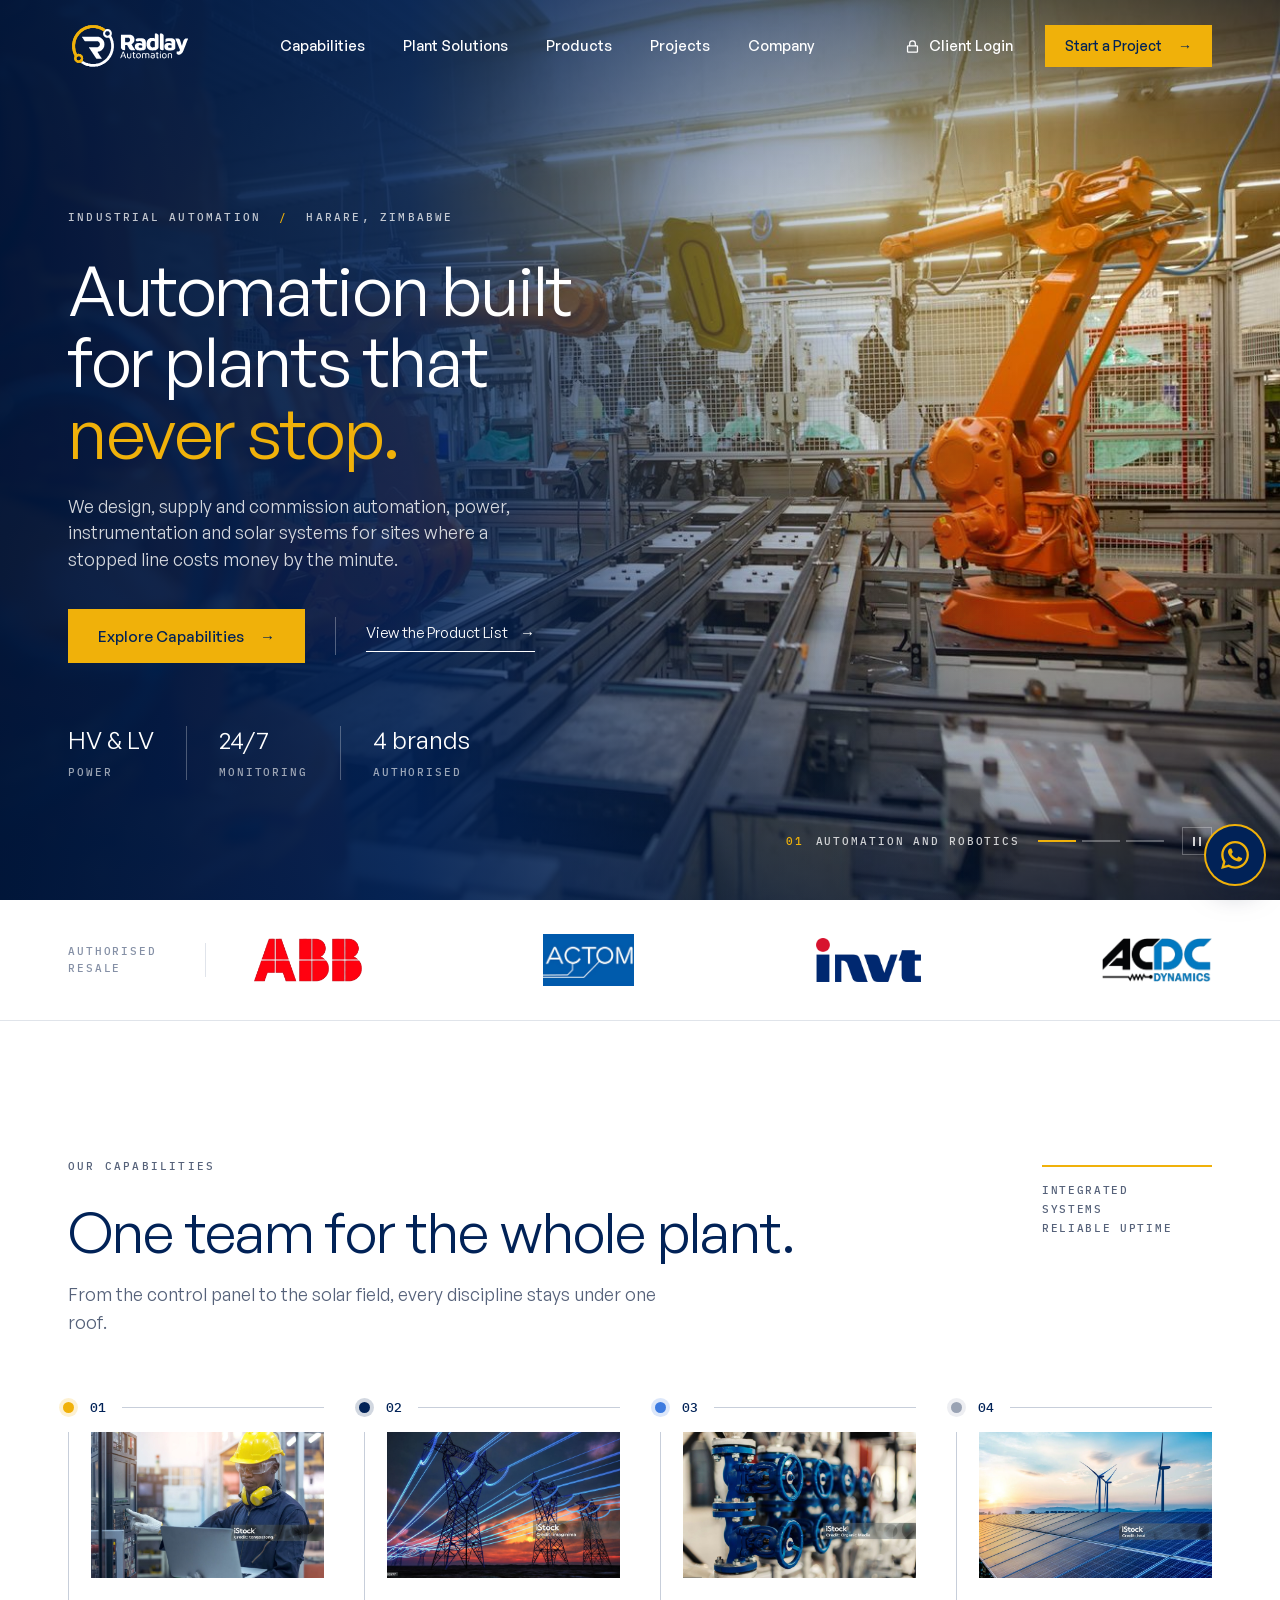
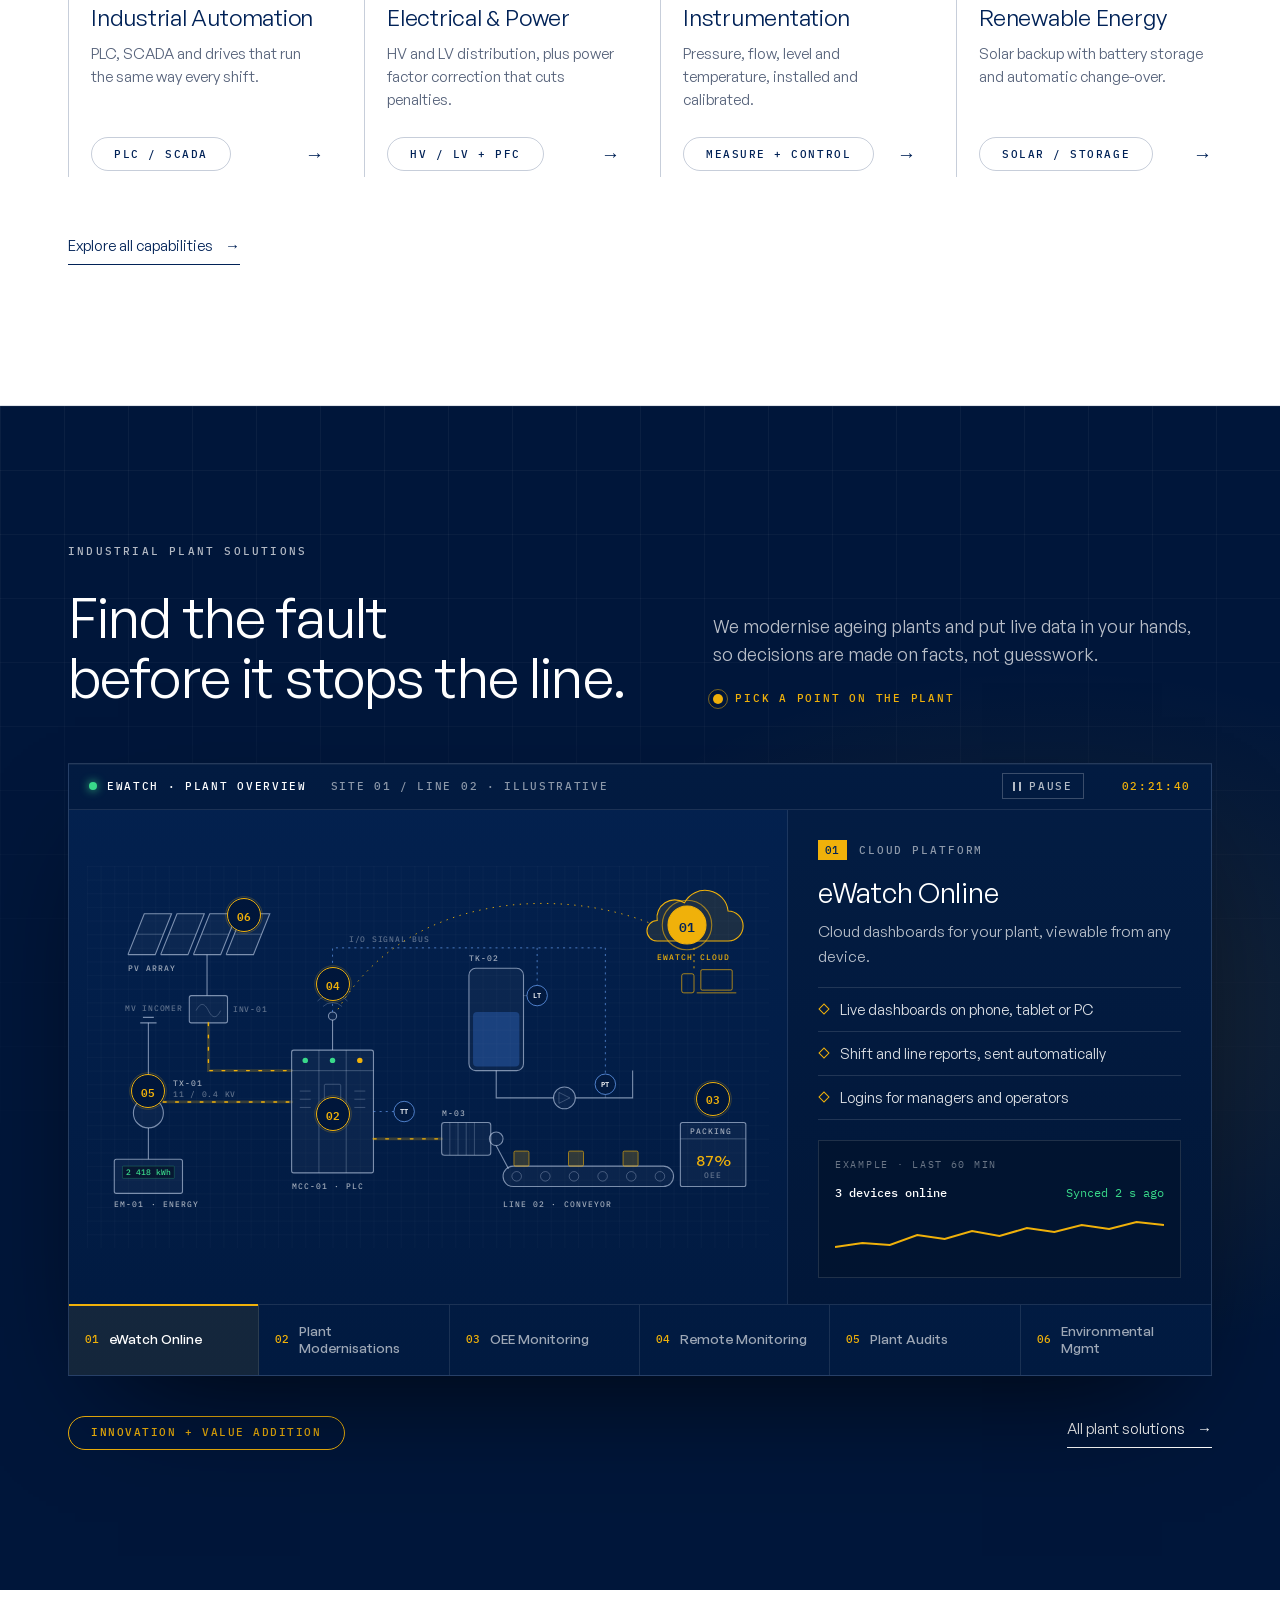
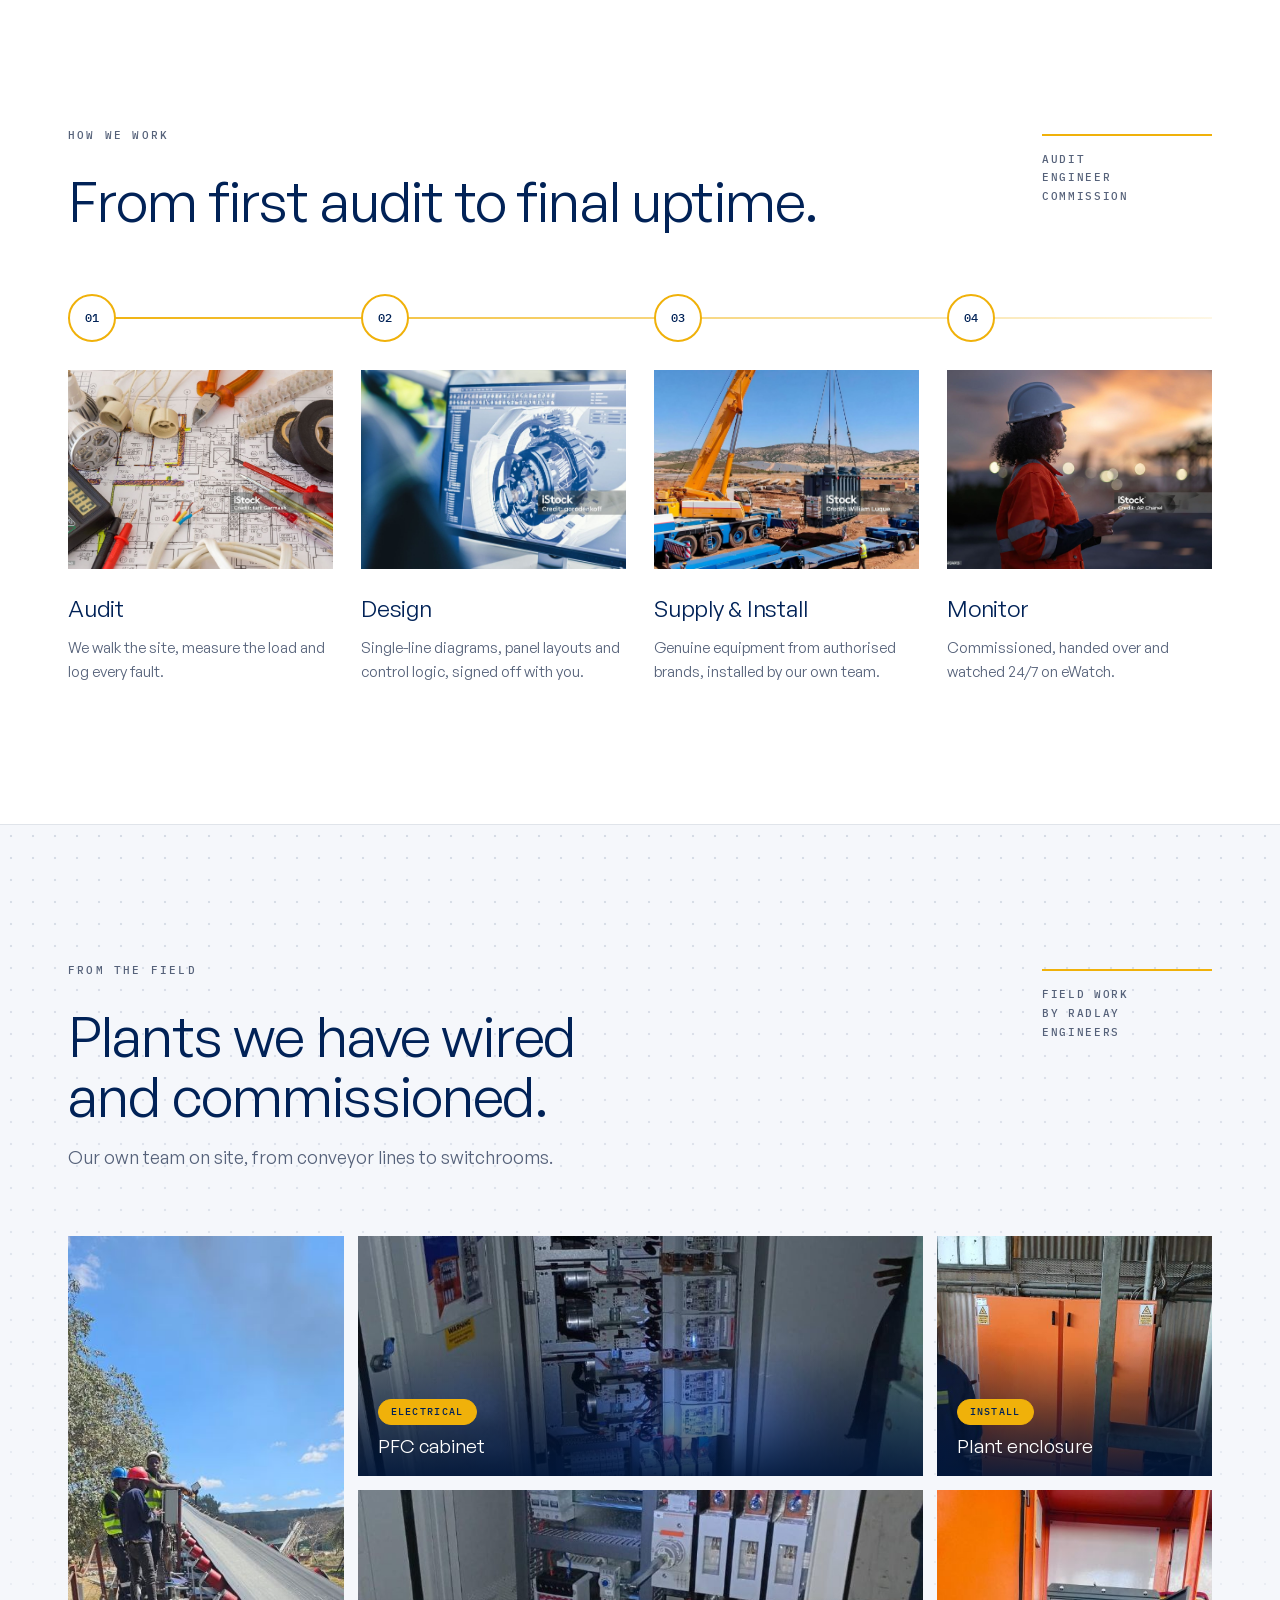
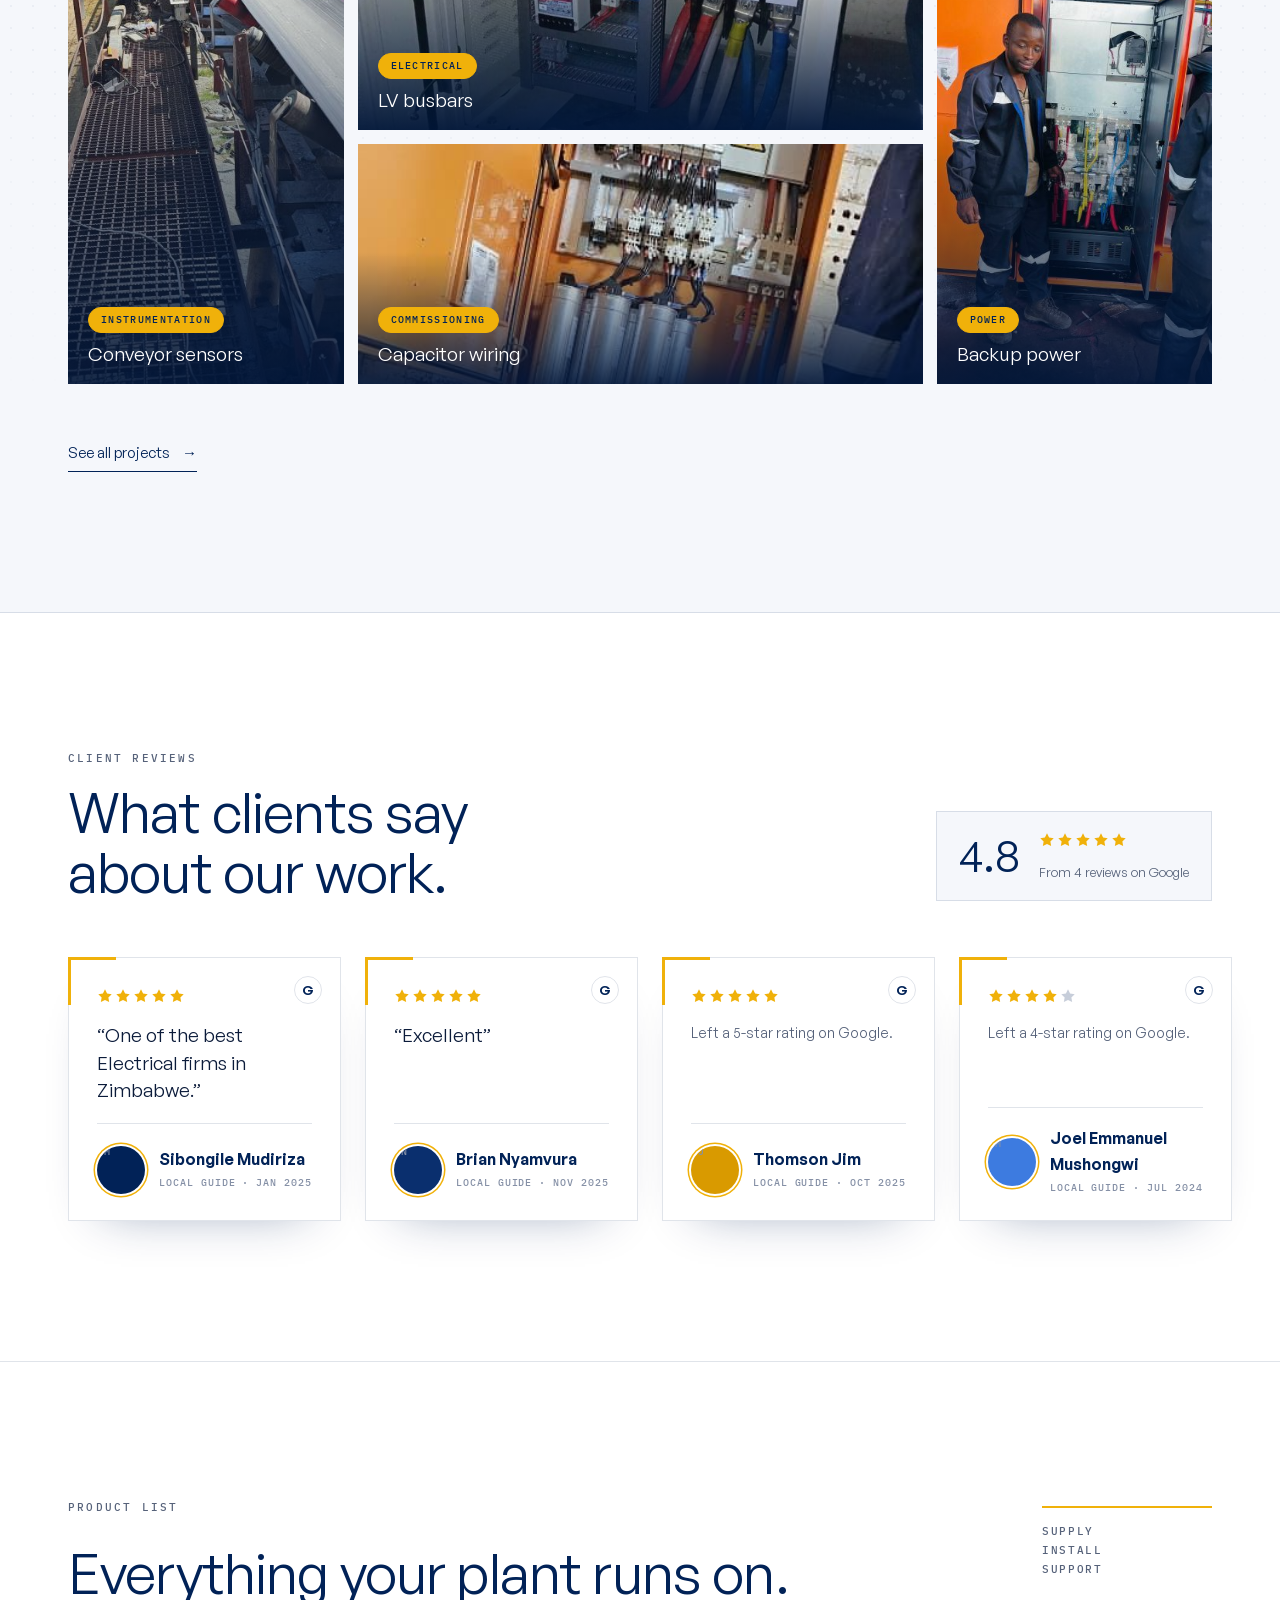
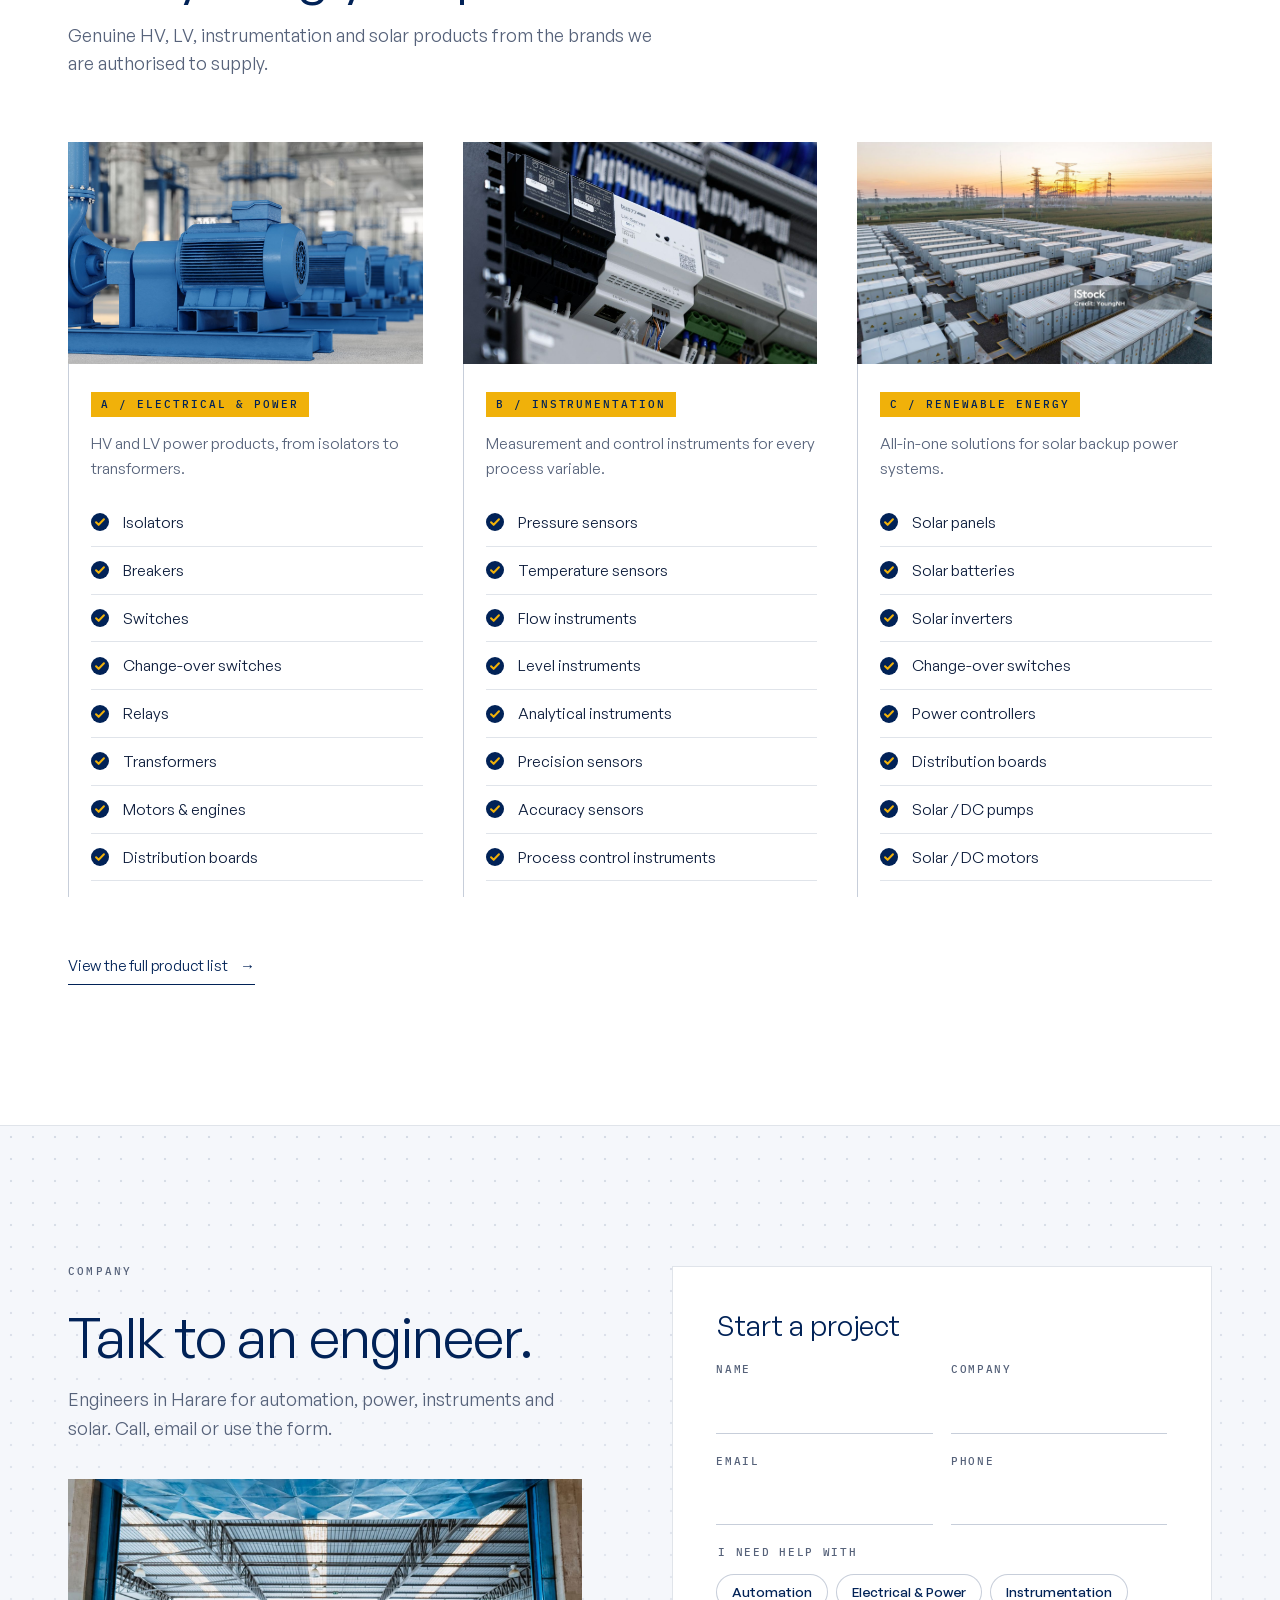
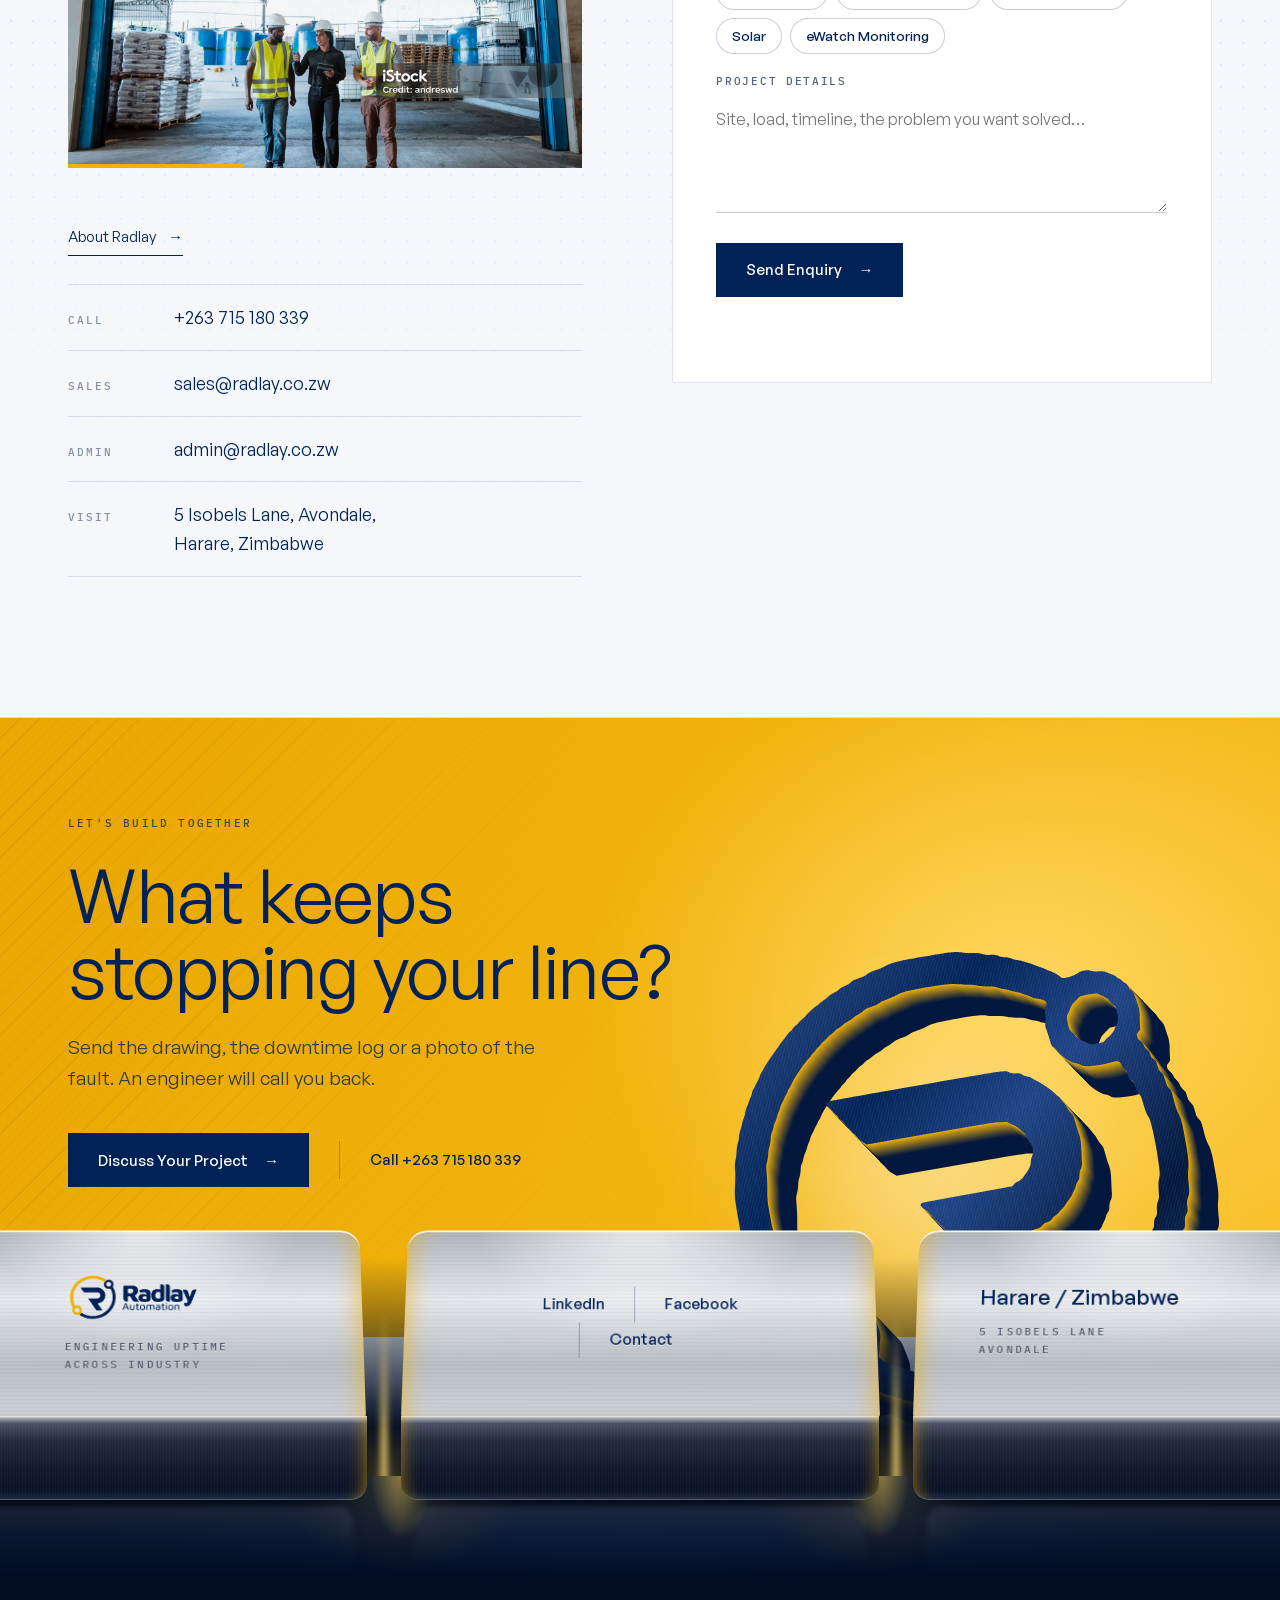
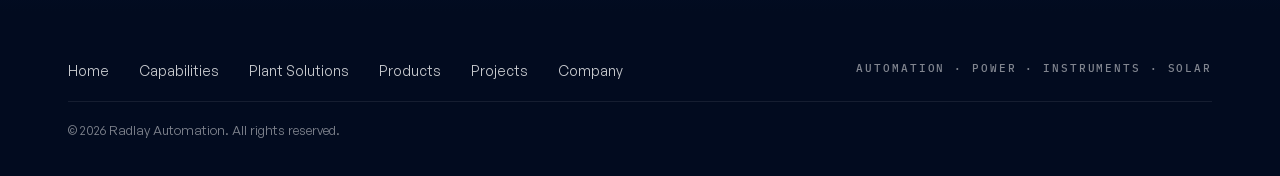
==== commit e245ee1d: "Fix missing slide photos; frosted header buttons; remove corner brackets - power-pylon.jpg and solar" ====
--- a/index.html
+++ b/index.html
@@ -35,7 +35,7 @@
     </nav>
     <a class="header-login" href="login.html"><svg viewBox="0 0 24 24" aria-hidden="true"><rect x="5" y="11" width="14" height="9" rx="1"/><path d="M8 11V8a4 4 0 0 1 8 0v3"/></svg>Client Login</a>
     <a class="btn btn-gold btn-sm header-cta" href="#contact">Start a Project <span class="arr">→</span></a>
-    <a class="header-live" href="solutions.html#ewatch-live" aria-label="eWatch: see a live plant dashboard"><svg viewBox="0 0 24 14" aria-hidden="true"><path pathLength="1" d="M1 8h5l2.5-6 4 11 2.5-7 1.5 2H23"/></svg><b>eWatch</b><i aria-hidden="true"></i></a>
+    <a class="header-live" href="solutions.html#ewatch-live" aria-label="eWatch: see a live plant dashboard"><svg viewBox="0 0 24 14" aria-hidden="true"><path pathLength="1" d="M1 8h5l2.5-6 4 11 2.5-7 1.5 2H23"/></svg><b>eWatch</b></a>
     <button class="burger" id="burger" aria-label="Open menu" aria-expanded="false" aria-controls="nav"><span></span><span></span></button>
   </div>
 </header>
@@ -540,7 +540,7 @@
         <li><span class="mono-label">Visit</span><span>5 Isobels Lane, Avondale,<br>Harare, Zimbabwe</span></li>
       </ul>
     </div>
-    <form class="form reveal" id="contact" action="mailto:sales@radlay.co.zw" method="post" enctype="text/plain" novalidate>
+    <form class="form reveal" id="contact" data-mailto="sales@radlay.co.zw" novalidate>
       <p class="form-title">Start a project</p>
       <div class="form-row">
         <label><span>Name</span><input name="name" required autocomplete="name"></label>
--- a/assets/css/styles.css
+++ b/assets/css/styles.css
@@ -292,9 +292,6 @@
   border: 1px solid rgba(255, 255, 255, .14);
   box-shadow: 0 50px 120px -50px rgba(0, 0, 0, .8), inset 0 1px 0 rgba(255, 255, 255, .06);
 }
-.hmi::before, .hmi::after { content: ""; position: absolute; width: 56px; height: 56px; pointer-events: none; z-index: 2; }
-.hmi::before { left: -9px; top: -9px; border-left: 2px solid var(--gold); border-top: 2px solid var(--gold); }
-.hmi::after { right: -9px; bottom: -9px; border-right: 2px solid var(--gold); border-bottom: 2px solid var(--gold); }
 .hmi-bar { display: flex; align-items: center; gap: 24px; height: 46px; padding: 0 20px; border-bottom: 1px solid rgba(255, 255, 255, .1); font: 500 10.5px/1 var(--f-mono); letter-spacing: .16em; text-transform: uppercase; color: rgba(255, 255, 255, .55); background: rgba(0, 0, 0, .18); }
 .hmi-live { display: inline-flex; align-items: center; gap: 10px; color: #fff; }
 .hmi-live i { width: 8px; height: 8px; border-radius: 50%; background: #39d98a; box-shadow: 0 0 10px #39d98a; animation: blink 1.6s ease-in-out infinite; }
@@ -497,7 +494,6 @@
 .contact-list li { display: grid; grid-template-columns: 90px 1fr; gap: 16px; align-items: baseline; padding: 18px 0; border-bottom: 1px solid var(--line); font-size: 18px; color: var(--navy); }
 .contact-list a:hover { color: var(--gold-deep); }
 .form { display: grid; gap: 22px; padding: clamp(24px, 3.4vw, 44px); background: var(--white); border: 1px solid var(--line); position: relative; scroll-margin-top: 100px; }
-.form::before { content: ""; position: absolute; left: -1px; top: -1px; width: 64px; height: 64px; border-left: 3px solid var(--gold); border-top: 3px solid var(--gold); }
 .form-title { font: 400 28px/1.1 var(--f-display); color: var(--navy); }
 .form-row { display: grid; grid-template-columns: 1fr 1fr; gap: 18px; }
 .form label > span, .chips legend { display: block; margin-bottom: 8px; font: 500 10.5px/1 var(--f-mono); letter-spacing: .16em; text-transform: uppercase; color: var(--muted); }
@@ -661,8 +657,6 @@
 .feature:nth-child(even) .feature-media { order: 2; }
 .feature-media { position: relative; aspect-ratio: 5 / 4; background: var(--paper-2); }
 .feature-media img { width: 100%; height: 100%; object-fit: cover; }
-.feature-media::before { content: ""; position: absolute; inset: -14px auto auto -14px; width: 110px; height: 110px; z-index: 1; border-left: 2px solid var(--gold); border-top: 2px solid var(--gold); }
-.feature:nth-child(even) .feature-media::before { inset: -14px -14px auto auto; border-left: 0; border-right: 2px solid var(--gold); }
 .feature-media::after { content: ""; position: absolute; left: 0; bottom: 0; width: 34%; height: 4px; background: var(--navy); }
 .feature-n { display: flex; align-items: center; gap: 16px; font: 500 11px/1 var(--f-mono); letter-spacing: .2em; text-transform: uppercase; color: var(--muted); }
 .feature-n span { display: grid; place-items: center; width: 44px; height: 44px; border: 2px solid var(--gold); border-radius: 50%; font-size: 12px; letter-spacing: 0; color: var(--navy); }
@@ -728,7 +722,6 @@
 .projects > .wrap, .oee > .wrap, .values-sec > .wrap, .contact > .wrap { position: relative; }
 .values { display: grid; grid-template-columns: repeat(4, 1fr); gap: 20px; }
 .value { padding: 32px 28px; background: var(--white); border: 1px solid var(--line); position: relative; transition: transform var(--motion-normal) var(--ease), box-shadow var(--motion-fast); }
-.value::before { content: ""; position: absolute; left: -1px; top: -1px; width: 52px; height: 52px; border-left: 3px solid var(--gold); border-top: 3px solid var(--gold); }
 .value-n { font: 500 12px/1 var(--f-mono); color: var(--gold-deep); }
 .value h3 { margin-top: 30px; font-size: 22px; line-height: 1.2; }
 .value p { margin-top: 10px; color: var(--muted); font-size: 15px; }
@@ -827,8 +820,8 @@
 .js .feature-media.reveal img { clip-path: inset(0 100% 0 0); transform: scale(1.08); transition: clip-path var(--motion-image) var(--ease-inout), transform 1100ms var(--ease-standard); }
 .js .feature:nth-child(even) .feature-media.reveal img { clip-path: inset(0 0 0 100%); }
 .js .feature-media.reveal.in img, .js .feature:nth-child(even) .feature-media.reveal.in img { clip-path: inset(0); transform: none; }
-.js .feature-media.reveal::before, .js .feature-media.reveal::after { opacity: 0; transition: opacity var(--motion-slow) var(--ease-enter) 500ms; }
-.js .feature-media.reveal.in::before, .js .feature-media.reveal.in::after { opacity: 1; }
+.js .feature-media.reveal::after { opacity: 0; transition: opacity var(--motion-slow) var(--ease-enter) 500ms; }
+.js .feature-media.reveal.in::after { opacity: 1; }
 
 /* 3D mark: a single light sweep once it is on screen */
 .mark3d.in .m3-face::after { animation-play-state: running; }
@@ -877,11 +870,15 @@
   }
   .header-live svg { width: 22px; height: 13px; fill: none; stroke: var(--gold-deep); stroke-width: 1.8; stroke-linecap: round; stroke-linejoin: round; }
   .header-live b { font-weight: 600; }
-  .header-live i { position: absolute; top: -4px; right: -4px; width: 9px; height: 9px; border-radius: 50%; background: #2fd47a; box-shadow: 0 0 0 2px var(--white); }
   .header-live:active { transform: scale(.97); }
-  .site-header:not(.scrolled) .header-live { color: #fff; border-color: rgba(255, 255, 255, .4); }
+  /* over the photo: frosted navy chips so the buttons read on any image */
+  .site-header:not(.scrolled) :is(.header-live, .burger) {
+    background: rgba(0, 22, 58, .58); border-color: rgba(255, 255, 255, .55);
+    -webkit-backdrop-filter: blur(10px) saturate(1.2); backdrop-filter: blur(10px) saturate(1.2);
+    box-shadow: 0 6px 18px -8px rgba(0, 0, 0, .55);
+  }
+  .site-header:not(.scrolled) .header-live { color: #fff; }
   .site-header:not(.scrolled) .header-live svg { stroke: var(--gold); }
-  .site-header:not(.scrolled) .header-live i { box-shadow: 0 0 0 2px var(--navy-deep); }
   .js .header-live svg path { stroke-dasharray: 1; stroke-dashoffset: 1; animation: liveTrace 1.2s var(--ease-standard) .6s forwards; }
   .burger { display: grid; gap: 6px; margin-left: 10px; width: 44px; height: 44px; place-content: center; background: transparent; border: 1px solid var(--line-2); cursor: pointer; }
   .burger span { width: 20px; height: 2px; background: var(--navy); transition: transform var(--motion-normal) var(--ease); }
@@ -908,7 +905,7 @@
     --fade: linear-gradient(180deg, #000 0%, #000 56%, rgba(0, 0, 0, .94) 63%, rgba(0, 0, 0, .8) 70%, rgba(0, 0, 0, .58) 77%, rgba(0, 0, 0, .34) 84%, rgba(0, 0, 0, .14) 91%, rgba(0, 0, 0, .03) 97%, transparent 100%);
     -webkit-mask-image: var(--fade); mask-image: var(--fade);
   }
-  .hero-visual::after { background: linear-gradient(180deg, rgba(0, 22, 58, .5) 0, rgba(0, 22, 58, 0) 96px); }
+  .hero-visual::after { background: linear-gradient(180deg, rgba(0, 22, 58, .62) 0, rgba(0, 22, 58, .28) 56px, rgba(0, 22, 58, 0) 110px); }
   .hero-ctrl { text-shadow: 0 1px 10px rgba(0, 22, 58, .9); }
   .hero-inner { padding-top: 0; padding-bottom: clamp(24px, 4.5vh, 56px); }
   .hero-slides { position: static; order: -1; }
@@ -921,7 +918,6 @@
   .hero-dots button { width: 24px; }
   .hero-inner > * { max-width: 600px; }
   .site-header:not(.scrolled) { background: transparent; }
-  .site-header:not(.scrolled) .burger { border-color: rgba(255, 255, 255, .4); }
   .site-header:not(.scrolled) .burger span { background: #fff; }
   .site-header:not(.scrolled) .nav a:not(.btn) { color: var(--navy); }
   .hero-stats { margin-top: clamp(24px, 4.5vh, 52px); }
@@ -1030,7 +1026,6 @@
   .hmi-tabs button { border-bottom: 1px solid rgba(255, 255, 255, .1); padding: 14px 12px; font-size: 13px; }
   .hmi-tabs button:nth-child(odd) { border-right: 1px solid rgba(255, 255, 255, .1); }
   .hmi-tabs button:nth-child(even) { border-right: 0; }
-  .hmi::before, .hmi::after { width: 36px; height: 36px; }
   .w-compare { grid-template-columns: 1fr; }
   .w-compare i { transform: rotate(90deg); justify-self: center; }
   .partner-logos li:nth-child(2) img { height: 38px; }
